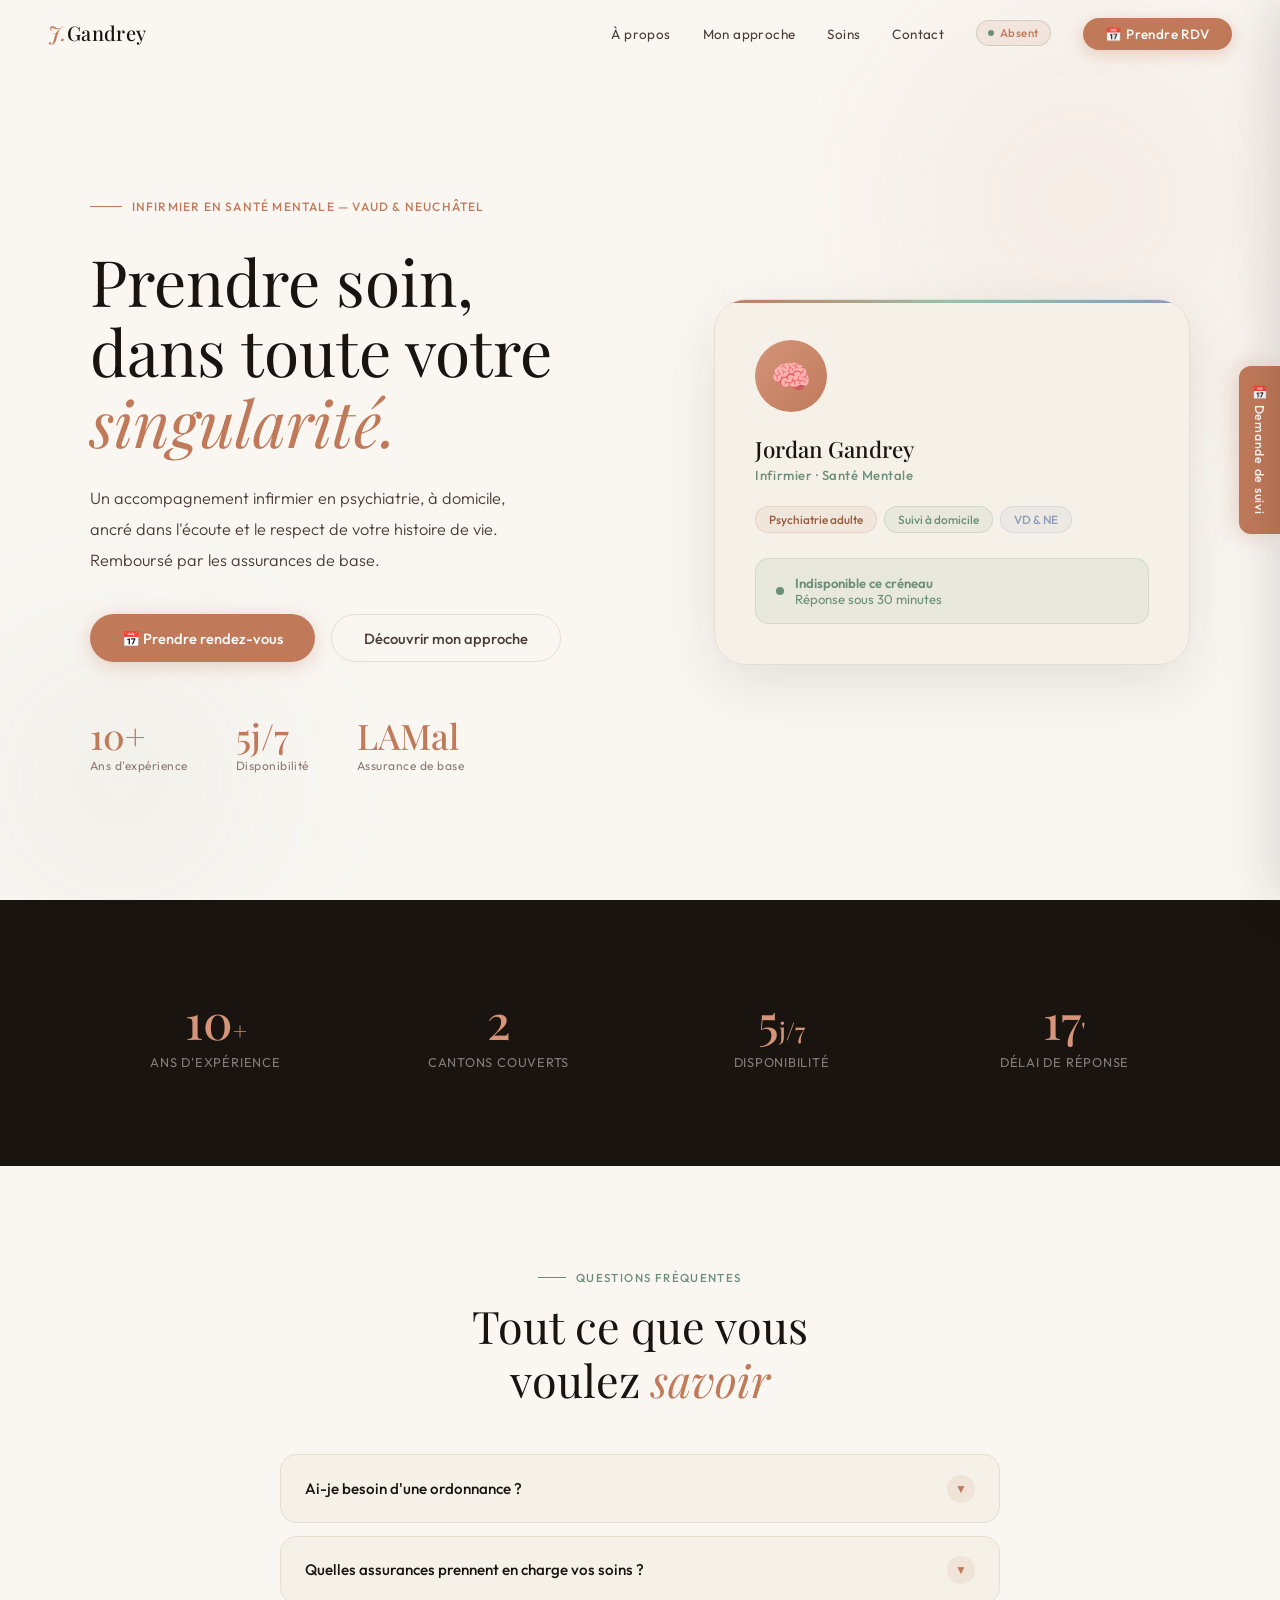
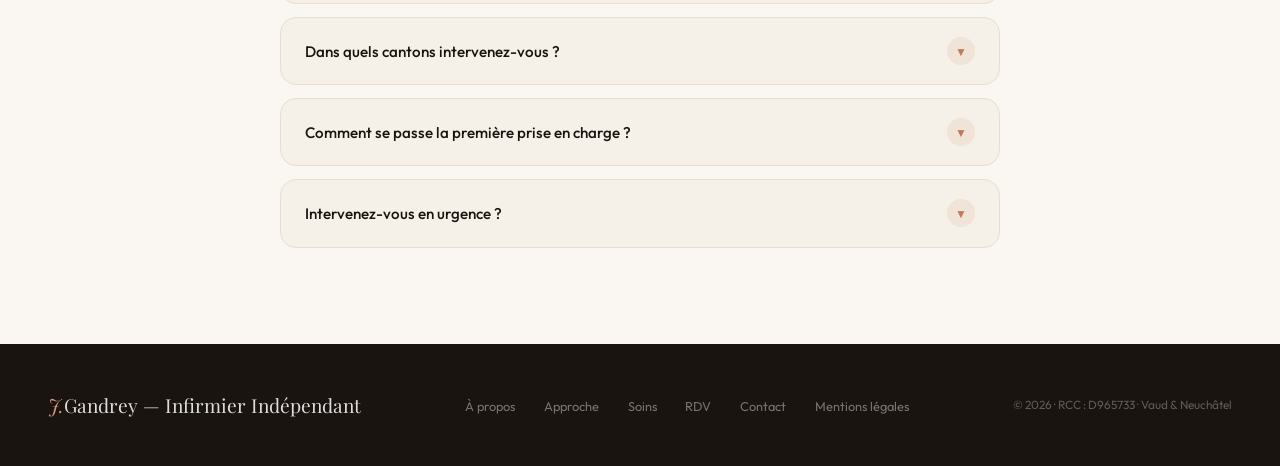
==== index.html @ b1e6fdcb "Ajoute les données structurées FAQPage et corrige un bug du panneau latéral - Ajoute un bloc JSON-LD" ====
<!DOCTYPE html>
<html lang="fr">
<head>
<meta charset="UTF-8"/>
<meta name="viewport" content="width=device-width, initial-scale=1.0"/>
<title>Jordan Gandrey — Infirmier en Santé Mentale</title>
<meta name="description" content="Infirmier indépendant en santé mentale à domicile, cantons de Vaud et Neuchâtel. Suivi psychiatrique, entretiens, injections retard, coordination de soins. Remboursé par les assurances de base."/>
<meta property="og:type" content="website"/>
<meta property="og:locale" content="fr_CH"/>
<meta property="og:title" content="Jordan Gandrey — Infirmier en Santé Mentale"/>
<meta property="og:description" content="Infirmier indépendant en santé mentale à domicile, cantons de Vaud et Neuchâtel. Remboursé par les assurances de base."/>
<meta property="og:url" content="https://gandrey-santementale.ch/"/>
<meta name="twitter:card" content="summary"/>
<link rel="canonical" href="https://gandrey-santementale.ch/"/>
<link rel="icon" href="data:image/svg+xml,%3Csvg xmlns='http://www.w3.org/2000/svg' viewBox='0 0 64 64'%3E%3Crect width='64' height='64' rx='16' fill='%23c07a5a'/%3E%3Ctext x='32' y='44' font-family='Georgia,serif' font-size='34' font-style='italic' fill='%23fff' text-anchor='middle'%3EJ%3C/text%3E%3C/svg%3E"/>
<script type="application/ld+json">
{
  "@context": "https://schema.org",
  "@type": "MedicalBusiness",
  "name": "Jordan Gandrey - Infirmier en Santé Mentale",
  "description": "Infirmier indépendant en santé mentale à domicile, cantons de Vaud et Neuchâtel. Remboursé par les assurances de base.",
  "url": "https://gandrey-santementale.ch/",
  "telephone": "+41784477846",
  "email": "jordan.gandrey@curacasa-hin.ch",
  "areaServed": [
    {"@type": "AdministrativeArea", "name": "Canton de Vaud"},
    {"@type": "AdministrativeArea", "name": "Canton de Neuchâtel"}
  ],
  "medicalSpecialty": "Psychiatric",
  "priceRange": "Remboursé par les assurances de base",
  "openingHoursSpecification": {
    "@type": "OpeningHoursSpecification",
    "dayOfWeek": ["Monday", "Tuesday", "Wednesday", "Thursday", "Friday"],
    "opens": "08:00",
    "closes": "18:00"
  }
}
</script>
<script type="application/ld+json">
{
  "@context": "https://schema.org",
  "@type": "FAQPage",
  "mainEntity": [
    {
      "@type": "Question",
      "name": "Ai-je besoin d'une ordonnance ?",
      "acceptedAnswer": {
        "@type": "Answer",
        "text": "Oui, en Suisse les soins infirmiers remboursés par l'assurance de base nécessitent une ordonnance médicale. Je peux vous aider à l'obtenir en coordination avec votre médecin."
      }
    },
    {
      "@type": "Question",
      "name": "Quelles assurances prennent en charge vos soins ?",
      "acceptedAnswer": {
        "@type": "Answer",
        "text": "Mes prestations sont remboursées par les assurances de base. La prise en charge dépend de votre contrat et franchise. La plupart des assurances complémentaires couvrent également une part des soins."
      }
    },
    {
      "@type": "Question",
      "name": "Dans quels cantons intervenez-vous ?",
      "acceptedAnswer": {
        "@type": "Answer",
        "text": "J'interviens dans tout le canton de Vaud et tout le canton de Neuchâtel, à domicile. Pour toute demande hors de ces cantons, contactez-moi directement."
      }
    },
    {
      "@type": "Question",
      "name": "Comment se passe la première prise en charge ?",
      "acceptedAnswer": {
        "@type": "Answer",
        "text": "Nous commençons par un entretien d'évaluation à votre domicile, sans engagement. Cela me permet de comprendre votre situation et construire un plan de soins adapté."
      }
    },
    {
      "@type": "Question",
      "name": "Intervenez-vous en urgence ?",
      "acceptedAnswer": {
        "@type": "Answer",
        "text": "Pour les urgences psychiatriques, contactez le 144 ou le 143 (La Main Tendue). Pour les demandes urgentes non-vitales, appelez-moi directement au 078 447 78 46."
      }
    }
  ]
}
</script>
<link rel="preconnect" href="https://fonts.googleapis.com"/>
<link href="https://fonts.googleapis.com/css2?family=Playfair+Display:ital,wght@0,400;0,500;0,700;1,400;1,500&family=Outfit:wght@300;400;500;600&display=swap" rel="stylesheet"/>
<!-- Cal.com -->
<script type="text/javascript">
(function(C,A,L){let p=function(a,ar){a.q.push(ar);};let d=C.document;C.Cal=C.Cal||function(){let cal=C.Cal;let ar=arguments;if(!cal.loaded){cal.ns={};cal.q=cal.q||[];d.head.appendChild(d.createElement("script")).src=A;cal.loaded=true;}if(ar[0]===L){const api=function(){p(api,arguments);};const namespace=ar[1];api.q=api.q||[];if(typeof namespace==="string"){cal.ns[namespace]=cal.ns[namespace]||api;p(cal.ns[namespace],ar);p(cal,["-",namespace,api]);}else{p(cal,ar);}return;}p(cal,ar);};})(window,"https://app.cal.com/embed/embed.js","init");
// Note : Cal("init", ...) n'est plus appelé ici. Le script Cal.com n'est chargé
// que lorsque la page RDV est ouverte pour la première fois (voir initCal() plus bas).
</script>
<style>
:root{
  --ink:#1a1410;--ink-mid:#4a3c34;--ink-light:#8a7a72;
  --paper:#faf7f3;--paper-warm:#f5f0e8;
  --clay:#c07a5a;--clay-dark:#9a5c3e;--clay-light:#d4957a;
  --moss:#6b8f78;--moss-light:#9dbfac;--dusk:#8a9ab8;
  --sand:#e8ddd0;--shadow:rgba(30,20,10,.10);
}
*{margin:0;padding:0;box-sizing:border-box;}
html{scroll-behavior:smooth;}
body{font-family:'Outfit',sans-serif;background:var(--paper);color:var(--ink);overflow-x:hidden;}

/* LOADER */
#loader{position:fixed;inset:0;z-index:10000;background:var(--ink);display:flex;flex-direction:column;align-items:center;justify-content:center;gap:2rem;transition:opacity .6s,visibility .6s;}
#loader.done{opacity:0;visibility:hidden;}
.loader-logo{font-family:'Playfair Display',serif;font-size:2rem;color:#fff;letter-spacing:.08em;opacity:0;animation:fadeIn .4s .1s forwards;}
.loader-logo span{color:var(--clay-light);}
.loader-bar{width:180px;height:2px;background:rgba(255,255,255,.15);border-radius:2px;overflow:hidden;}
.loader-fill{height:100%;width:0;background:var(--clay-light);animation:fillBar .7s .15s ease forwards;}
.loader-sub{font-size:.78rem;color:rgba(255,255,255,.4);letter-spacing:.12em;text-transform:uppercase;opacity:0;animation:fadeIn .4s .25s forwards;}
@keyframes fadeIn{to{opacity:1;}}
@keyframes fillBar{to{width:100%;}}

/* NAV */
nav{position:fixed;top:0;left:0;right:0;z-index:500;padding:1.2rem 3rem;display:flex;align-items:center;justify-content:space-between;transition:background .3s,box-shadow .3s,padding .3s;}
nav.scrolled{background:rgba(250,247,243,.98);box-shadow:0 1px 0 var(--sand);padding:.9rem 3rem;}
.nav-logo{font-family:'Playfair Display',serif;font-size:1.25rem;font-weight:500;color:var(--ink);text-decoration:none;letter-spacing:.02em;cursor:pointer;}
.nav-logo em{font-style:italic;color:var(--clay);}
.nav-links{display:flex;gap:2rem;list-style:none;align-items:center;}
.nav-links a{font-size:.84rem;font-weight:400;color:var(--ink-mid);text-decoration:none;letter-spacing:.03em;position:relative;transition:color .2s;cursor:pointer;}
.nav-links a::after{content:'';position:absolute;bottom:-3px;left:0;right:0;height:1px;background:var(--clay);transform:scaleX(0);transform-origin:right;transition:transform .3s;}
.nav-links a:hover{color:var(--clay);}
.nav-links a:hover::after,.nav-links a.active::after{transform:scaleX(1);transform-origin:left;}
.nav-links a.active{color:var(--clay);}
.nav-pill{background:var(--clay)!important;color:#fff!important;padding:.5rem 1.4rem;border-radius:50px;font-weight:500!important;box-shadow:0 4px 16px rgba(192,120,90,.3);}
.nav-pill:hover{background:var(--clay-dark)!important;}
.nav-pill::after{display:none!important;}
.nav-badge{display:inline-flex;align-items:center;gap:.35rem;background:rgba(107,143,120,.12);border:1px solid rgba(107,143,120,.25);color:var(--moss);padding:.28rem .7rem;border-radius:50px;font-size:.72rem;font-weight:500;letter-spacing:.04em;}
.nav-badge::before{content:'';width:6px;height:6px;background:var(--moss);border-radius:50%;animation:blink 2s infinite;}
@keyframes blink{0%,100%{opacity:1;}50%{opacity:.3;}}
.hamburger{display:none;flex-direction:column;gap:5px;background:none;border:none;cursor:pointer;padding:.4rem;z-index:600;position:relative;}
.hamburger span{display:block;width:24px;height:1.5px;background:var(--ink);transition:all .3s;}
.hamburger.open span:nth-child(1){transform:translateY(6.5px) rotate(45deg);}
.hamburger.open span:nth-child(2){opacity:0;}
.hamburger.open span:nth-child(3){transform:translateY(-6.5px) rotate(-45deg);}

/* PAGES */
.page{display:none;}
.page.active{display:block;}

/* REVEAL */
.reveal{opacity:0;transform:translateY(36px);transition:opacity .7s,transform .7s;}
.reveal.visible{opacity:1;transform:translateY(0);}
.reveal-left{opacity:0;transform:translateX(-36px);transition:opacity .7s,transform .7s;}
.reveal-left.visible{opacity:1;transform:translateX(0);}
.reveal-right{opacity:0;transform:translateX(36px);transition:opacity .7s,transform .7s;}
.reveal-right.visible{opacity:1;transform:translateX(0);}
.reveal-delay-1{transition-delay:.1s;}.reveal-delay-2{transition-delay:.2s;}.reveal-delay-3{transition-delay:.3s;}.reveal-delay-4{transition-delay:.4s;}

/* HERO */
#hero-section{min-height:100vh;display:flex;align-items:center;padding:8rem 3rem 4rem;position:relative;overflow:hidden;}
.hero-orb{position:absolute;border-radius:50%;filter:blur(80px);pointer-events:none;}
.hero-orb-1{width:600px;height:600px;right:-100px;top:-100px;background:radial-gradient(circle,rgba(192,120,90,.12) 0%,transparent 70%);}
.hero-orb-2{width:400px;height:400px;left:-80px;bottom:-80px;background:radial-gradient(circle,rgba(107,143,120,.10) 0%,transparent 70%);}
.hero-inner{position:relative;z-index:1;max-width:1100px;margin:0 auto;width:100%;display:grid;grid-template-columns:1fr .9fr;gap:6rem;align-items:center;}
.hero-eyebrow{display:inline-flex;align-items:center;gap:.6rem;font-size:.75rem;font-weight:500;letter-spacing:.1em;text-transform:uppercase;color:var(--clay);margin-bottom:2rem;opacity:0;animation:slideUp .7s .2s forwards;}
.hero-eyebrow::before{content:'';width:32px;height:1px;background:var(--clay);}
.hero-h1{font-family:'Playfair Display',serif;font-size:clamp(2.8rem,5vw,4.4rem);font-weight:400;line-height:1.1;opacity:0;animation:slideUp .7s .35s forwards;}
.hero-h1 em{font-style:italic;color:var(--clay);}
.hero-desc{margin-top:1.6rem;font-size:1.02rem;font-weight:300;color:var(--ink-mid);line-height:1.9;max-width:460px;opacity:0;animation:slideUp .7s .5s forwards;}
.hero-actions{margin-top:2.4rem;display:flex;gap:1rem;flex-wrap:wrap;opacity:0;animation:slideUp .7s .65s forwards;}
.btn{display:inline-flex;align-items:center;gap:.5rem;padding:.85rem 2rem;border-radius:50px;font-family:'Outfit',sans-serif;font-size:.92rem;font-weight:500;text-decoration:none;border:none;cursor:pointer;transition:all .25s;}
.btn-fill{background:var(--clay);color:#fff;box-shadow:0 4px 20px rgba(192,120,90,.3);}
.btn-fill:hover{background:var(--clay-dark);transform:translateY(-2px);}
.btn-outline{background:transparent;color:var(--ink-mid);border:1.5px solid var(--sand);}
.btn-outline:hover{border-color:var(--clay-light);color:var(--clay);}
.hero-stats{margin-top:3.5rem;display:flex;gap:3rem;opacity:0;animation:slideUp .7s .8s forwards;}
.hero-stat-num{font-family:'Playfair Display',serif;font-size:2.2rem;font-weight:500;color:var(--clay);line-height:1;}
.hero-stat-label{font-size:.75rem;color:var(--ink-light);letter-spacing:.04em;margin-top:.3rem;}
.hero-right{opacity:0;animation:slideIn .8s .4s forwards;}
.hero-card{background:var(--paper-warm);border:1px solid var(--sand);border-radius:32px;padding:2.5rem;box-shadow:0 20px 60px var(--shadow);position:relative;overflow:hidden;}
.hero-card::before{content:'';position:absolute;top:0;left:0;right:0;height:3px;background:linear-gradient(90deg,var(--clay),var(--moss-light),var(--dusk));}
.hero-card-avatar{width:72px;height:72px;background:linear-gradient(135deg,var(--clay-light),var(--clay));border-radius:50%;display:flex;align-items:center;justify-content:center;font-size:2rem;margin-bottom:1.4rem;}
.hero-card-name{font-family:'Playfair Display',serif;font-size:1.4rem;font-weight:500;margin-bottom:.2rem;}
.hero-card-title{font-size:.82rem;color:var(--moss);font-weight:500;letter-spacing:.04em;margin-bottom:1.4rem;}
.hero-card-tags{display:flex;flex-wrap:wrap;gap:.45rem;margin-bottom:1.6rem;}
.tag{background:rgba(192,120,90,.08);border:1px solid rgba(192,120,90,.18);color:var(--clay-dark);padding:.32rem .8rem;border-radius:50px;font-size:.74rem;font-weight:500;}
.tag.moss{background:rgba(107,143,120,.08);border-color:rgba(107,143,120,.2);color:var(--moss);}
.tag.dusk{background:rgba(138,154,184,.08);border-color:rgba(138,154,184,.2);color:var(--dusk);}
.hero-card-avail{display:flex;align-items:center;gap:.7rem;padding:1rem 1.2rem;background:rgba(107,143,120,.08);border-radius:14px;border:1px solid rgba(107,143,120,.18);}
.avail-dot{width:8px;height:8px;background:var(--moss);border-radius:50%;animation:blink 2s infinite;flex-shrink:0;}
.avail-text{font-size:.82rem;color:var(--moss);}
.avail-text strong{font-weight:600;}
@keyframes slideUp{from{opacity:0;transform:translateY(28px);}to{opacity:1;transform:translateY(0);}}
@keyframes slideIn{from{opacity:0;transform:translateX(32px);}to{opacity:1;transform:translateX(0);}}

/* SECTIONS */
.section{padding:6rem 3rem;}
.section-inner{max-width:1100px;margin:0 auto;}
.section-eyebrow{display:inline-flex;align-items:center;gap:.6rem;font-size:.72rem;font-weight:500;letter-spacing:.12em;text-transform:uppercase;color:var(--moss);margin-bottom:.9rem;}
.section-eyebrow::before{content:'';width:28px;height:1px;background:var(--moss);}
.section-h2{font-family:'Playfair Display',serif;font-size:clamp(2rem,3.5vw,2.9rem);font-weight:400;line-height:1.2;}
.section-h2 em{font-style:italic;color:var(--clay);}
.section-desc{margin-top:.9rem;font-size:.98rem;font-weight:300;color:var(--ink-mid);line-height:1.85;max-width:520px;}

/* COUNTERS */
#counters-section{background:var(--ink);}
.counters-grid{display:grid;grid-template-columns:repeat(4,1fr);gap:2rem;text-align:center;}
.counter-num{font-family:'Playfair Display',serif;font-size:3rem;font-weight:500;color:var(--clay-light);line-height:1;}
.counter-suffix{font-size:1.5rem;}
.counter-label{font-size:.8rem;color:rgba(255,255,255,.45);letter-spacing:.06em;text-transform:uppercase;margin-top:.6rem;}

/* ABOUT */
#about-section{background:var(--paper-warm);}
.about-grid{display:grid;grid-template-columns:1fr 1.3fr;gap:5rem;align-items:center;}
.about-blob{width:100%;aspect-ratio:4/5;background:linear-gradient(145deg,var(--sand) 0%,rgba(192,120,90,.15) 100%);border-radius:40% 60% 55% 45%/45% 50% 50% 55%;display:flex;align-items:center;justify-content:center;font-size:6rem;animation:morphBlob 12s ease-in-out infinite;position:relative;}
@keyframes morphBlob{0%,100%{border-radius:40% 60% 55% 45%/45% 50% 50% 55%;}50%{border-radius:55% 45% 42% 58%/50% 44% 56% 50%;}}
.about-float-badge{position:absolute;bottom:1.5rem;right:-1.5rem;background:var(--clay);color:#fff;padding:.9rem 1.3rem;border-radius:18px;font-size:.78rem;font-weight:500;line-height:1.5;box-shadow:0 10px 30px rgba(192,120,90,.35);}
.about-float-stat{position:absolute;top:2rem;left:-1.5rem;background:var(--paper);color:var(--ink);padding:.8rem 1.2rem;border-radius:16px;font-size:.75rem;line-height:1.5;box-shadow:0 8px 24px var(--shadow);border:1px solid var(--sand);}
.about-float-stat strong{font-family:'Playfair Display',serif;font-size:1.6rem;font-weight:500;color:var(--clay);display:block;}
.about-text p{font-size:.96rem;font-weight:300;color:var(--ink-mid);line-height:1.9;margin-bottom:1rem;}
.about-text p strong{color:var(--ink);font-weight:500;}
.about-chips{display:flex;flex-wrap:wrap;gap:.5rem;margin-top:1.5rem;}

/* APPROACH */
.approche-grid{display:grid;grid-template-columns:repeat(3,1fr);gap:1.5rem;margin-top:3.5rem;}
.approche-card{background:var(--paper-warm);border:1px solid var(--sand);border-radius:24px;padding:2.2rem;position:relative;overflow:hidden;transition:transform .3s,box-shadow .3s;}
.approche-card::after{content:'';position:absolute;bottom:0;left:0;right:0;height:3px;background:linear-gradient(90deg,var(--clay),var(--moss-light));transform:scaleX(0);transform-origin:left;transition:transform .3s;}
.approche-card:hover{transform:translateY(-6px);box-shadow:0 16px 48px var(--shadow);}
.approche-card:hover::after{transform:scaleX(1);}
.approche-num{font-family:'Playfair Display',serif;font-size:3.5rem;font-weight:700;color:rgba(192,120,90,.12);position:absolute;top:1.2rem;right:1.5rem;line-height:1;}
.approche-icon{font-size:2rem;margin-bottom:1rem;}
.approche-card h3{font-family:'Playfair Display',serif;font-size:1.2rem;font-weight:500;margin-bottom:.6rem;}
.approche-card p{font-size:.86rem;color:var(--ink-mid);line-height:1.78;font-weight:300;}

/* SERVICES */
.services-grid{display:grid;grid-template-columns:repeat(3,1fr);gap:1.4rem;margin-top:3.5rem;}
.service-card{background:var(--paper);border:1px solid var(--sand);border-radius:22px;padding:2rem;transition:transform .3s,box-shadow .3s;position:relative;overflow:hidden;}
.service-card::before{content:'';position:absolute;top:0;left:0;right:0;height:2px;background:linear-gradient(90deg,var(--clay),var(--dusk));opacity:0;transition:opacity .3s;}
.service-card:hover{transform:translateY(-5px);box-shadow:0 14px 40px var(--shadow);}
.service-card:hover::before{opacity:1;}
.service-card .ico{font-size:2.2rem;margin-bottom:1rem;}
.service-card h3{font-family:'Playfair Display',serif;font-size:1.18rem;font-weight:500;margin-bottom:.5rem;}
.service-card p{font-size:.84rem;color:var(--ink-mid);line-height:1.75;font-weight:300;}
.service-label{display:inline-block;margin-top:.9rem;background:rgba(138,154,184,.1);border:1px solid rgba(138,154,184,.2);color:var(--dusk);padding:.28rem .75rem;border-radius:50px;font-size:.72rem;font-weight:500;}

/* ZONE */
.zone-box{background:var(--paper-warm);border:1px solid var(--sand);border-radius:24px;padding:2.8rem;max-width:680px;margin:3rem auto 0;}
.zone-box-header{display:flex;align-items:center;gap:.8rem;margin-bottom:1.5rem;font-size:.82rem;color:var(--ink-mid);}
.zone-cantons{display:flex;flex-direction:column;gap:1rem;margin-top:1.5rem;}
.zone-canton{display:flex;align-items:center;gap:1rem;padding:1rem 1.2rem;background:var(--paper);border:1px solid var(--sand);border-radius:14px;}
.zone-canton-dot{width:10px;height:10px;border-radius:50%;flex-shrink:0;}
.zone-canton-dot.vaud{background:var(--clay);}
.zone-canton-dot.neuchatel{background:var(--moss);}
.zone-canton-name{font-family:'Playfair Display',serif;font-size:1rem;font-weight:500;}
.zone-canton-desc{font-size:.78rem;color:var(--ink-light);margin-top:.1rem;}

/* FAQ */
.faq-list{max-width:720px;margin:3rem auto 0;display:flex;flex-direction:column;gap:.8rem;}
.faq-item{background:var(--paper-warm);border:1px solid var(--sand);border-radius:16px;overflow:hidden;}
.faq-question{width:100%;display:flex;align-items:center;justify-content:space-between;padding:1.2rem 1.5rem;background:none;border:none;font-family:'Outfit',sans-serif;font-size:.95rem;font-weight:500;color:var(--ink);text-align:left;cursor:pointer;gap:1rem;}
.faq-arrow{width:28px;height:28px;flex-shrink:0;background:rgba(192,120,90,.1);border-radius:50%;display:flex;align-items:center;justify-content:center;transition:transform .3s,background .2s;font-size:.75rem;color:var(--clay);}
.faq-item.open .faq-arrow{transform:rotate(180deg);background:var(--clay);color:#fff;}
.faq-answer{max-height:0;overflow:hidden;transition:max-height .4s ease;}
.faq-answer-inner{padding:0 1.5rem 1.2rem;font-size:.88rem;color:var(--ink-mid);line-height:1.85;font-weight:300;}
.faq-item.open .faq-answer{max-height:300px;}

/* CONTACT */
#contact-section{background:var(--paper-warm);}
.contact-grid{display:grid;grid-template-columns:1fr 1.2fr;gap:4rem;align-items:start;}
.contact-info h3{font-family:'Playfair Display',serif;font-size:1.6rem;font-weight:400;margin-bottom:1.8rem;}
.contact-item{display:flex;align-items:flex-start;gap:1rem;margin-bottom:1.3rem;}
.contact-icon{width:44px;height:44px;flex-shrink:0;background:rgba(192,120,90,.08);border:1px solid rgba(192,120,90,.15);border-radius:12px;display:flex;align-items:center;justify-content:center;font-size:1.1rem;}
.contact-label{font-size:.74rem;color:var(--ink-light);letter-spacing:.05em;text-transform:uppercase;}
.contact-val{font-size:.94rem;color:var(--ink);margin-top:.15rem;}
.contact-val a{color:inherit;text-decoration:none;border-bottom:1px dotted var(--ink-light);transition:color .2s,border-color .2s;}
.contact-val a:hover{color:var(--clay);border-color:var(--clay);}
.contact-form-wrap{background:var(--paper);border:1px solid var(--sand);border-radius:26px;padding:2.5rem;box-shadow:0 8px 32px var(--shadow);}
.form-row{display:grid;grid-template-columns:1fr 1fr;gap:.9rem;margin-bottom:.9rem;}
.form-group{display:flex;flex-direction:column;gap:.38rem;}
.form-group label{font-size:.76rem;font-weight:500;color:var(--ink-mid);}
.form-group input,.form-group textarea{background:var(--paper-warm);border:1.5px solid var(--sand);border-radius:11px;padding:.72rem .95rem;font-family:'Outfit',sans-serif;font-size:.88rem;color:var(--ink);outline:none;transition:border-color .2s,box-shadow .2s;}
.form-group input:focus,.form-group textarea:focus{border-color:var(--clay-light);box-shadow:0 0 0 3px rgba(192,120,90,.08);}
.form-group textarea{resize:vertical;min-height:100px;}
.form-full{grid-column:1/-1;}
.form-submit{width:100%;padding:.95rem;margin-top:.5rem;background:var(--clay);color:#fff;border:none;border-radius:14px;font-family:'Outfit',sans-serif;font-size:.95rem;font-weight:500;cursor:pointer;transition:all .25s;box-shadow:0 4px 18px rgba(192,120,90,.3);}
.form-submit:hover{background:var(--clay-dark);transform:translateY(-2px);}

/* RDV CAL.COM */
#rdv-section{background:var(--paper);}
#cal-inline-widget{width:100%;min-height:600px;border-radius:20px;overflow:hidden;border:1px solid var(--sand);box-shadow:0 8px 40px var(--shadow);}

/* SIDE PANEL */
.side-trigger{position:fixed;right:0;top:50%;transform:translateY(-50%);z-index:200;background:var(--clay);color:#fff;writing-mode:vertical-rl;padding:1.2rem .8rem;border-radius:12px 0 0 12px;font-family:'Outfit',sans-serif;font-size:.78rem;font-weight:500;letter-spacing:.06em;cursor:pointer;border:none;box-shadow:-3px 0 24px rgba(192,120,90,.3);transition:background .2s,padding .2s;display:flex;align-items:center;gap:.5rem;}
.side-trigger:hover{background:var(--clay-dark);}
.side-overlay{position:fixed;inset:0;z-index:550;background:rgba(26,20,16,.45);backdrop-filter:blur(4px);opacity:0;pointer-events:none;transition:opacity .3s;}
.side-overlay.open{opacity:1;pointer-events:all;}
.side-panel{position:fixed;right:0;top:0;bottom:0;width:380px;max-width:95vw;background:var(--paper-warm);z-index:551;transform:translateX(100%);transition:transform .35s cubic-bezier(.4,0,.2,1);overflow-y:auto;box-shadow:-6px 0 50px rgba(26,20,16,.15);display:flex;flex-direction:column;}
.side-panel.open{transform:translateX(0);}
.side-panel-header{padding:1.5rem 1.5rem 1rem;border-bottom:1px solid var(--sand);display:flex;align-items:center;justify-content:space-between;position:sticky;top:0;background:var(--paper-warm);z-index:1;}
.side-panel-header h3{font-family:'Playfair Display',serif;font-size:1.4rem;font-weight:400;}
.side-panel-close{width:32px;height:32px;border-radius:50%;border:1.5px solid var(--sand);background:transparent;cursor:pointer;display:flex;align-items:center;justify-content:center;font-size:1rem;color:var(--ink-mid);transition:background .2s;}
.side-panel-close:hover{background:var(--sand);}
.side-panel-body{padding:1.3rem 1.5rem 2rem;flex:1;}
.side-tabs{display:flex;gap:.5rem;margin-bottom:1.2rem;}
.side-tab{flex:1;padding:.55rem .5rem;border-radius:50px;border:1.5px solid var(--sand);background:transparent;color:var(--ink-mid);font-family:'Outfit',sans-serif;font-size:.78rem;cursor:pointer;transition:all .2s;text-align:center;}
.side-tab.active{background:var(--clay);border-color:var(--clay);color:#fff;font-weight:500;}
.side-form-group{display:flex;flex-direction:column;gap:.35rem;margin-bottom:.75rem;}
.side-form-group label{font-size:.75rem;font-weight:500;color:var(--ink-mid);}
.side-form-group input,.side-form-group select,.side-form-group textarea{background:var(--paper);border:1.5px solid var(--sand);border-radius:10px;padding:.62rem .85rem;font-family:'Outfit',sans-serif;font-size:.84rem;color:var(--ink);outline:none;transition:border-color .2s;}
.side-form-group input:focus,.side-form-group select:focus,.side-form-group textarea:focus{border-color:var(--clay-light);}
.side-form-group textarea{resize:vertical;min-height:70px;}
.side-note{padding:.7rem .85rem;margin-bottom:.85rem;background:rgba(107,143,120,.08);border-radius:10px;font-size:.74rem;color:var(--moss);line-height:1.6;border-left:3px solid var(--moss-light);}
.side-submit{width:100%;padding:.85rem;background:var(--clay);color:#fff;border:none;border-radius:12px;font-family:'Outfit',sans-serif;font-size:.88rem;font-weight:500;cursor:pointer;transition:all .2s;box-shadow:0 4px 18px rgba(192,120,90,.28);}
.side-submit:hover{background:var(--clay-dark);transform:translateY(-1px);}
.side-form[hidden]{display:none;}
.side-tel-block{margin-top:1.2rem;padding:1rem;background:rgba(192,120,90,.06);border-radius:12px;text-align:center;border:1px solid rgba(192,120,90,.15);}
.side-tel-label{font-size:.72rem;color:var(--ink-light);letter-spacing:.05em;text-transform:uppercase;margin-bottom:.4rem;}
.side-tel-block a{font-size:1rem;font-weight:600;color:var(--clay);text-decoration:none;display:block;}
.side-tel-sub{font-size:.72rem;color:var(--ink-light);margin-top:.25rem;}

/* MODAL */
.modal-overlay{position:fixed;inset:0;z-index:999;background:rgba(26,20,16,.5);backdrop-filter:blur(8px);display:flex;align-items:center;justify-content:center;opacity:0;pointer-events:none;transition:opacity .3s;}
.modal-overlay.open{opacity:1;pointer-events:all;}
.modal-box{background:var(--paper-warm);border-radius:28px;padding:2.5rem;max-width:400px;width:90%;text-align:center;transform:translateY(24px) scale(.97);transition:transform .3s;box-shadow:0 24px 60px rgba(26,20,16,.2);border:1px solid var(--sand);}
.modal-overlay.open .modal-box{transform:translateY(0) scale(1);}
.modal-icon{font-size:2.8rem;margin-bottom:.9rem;}
.modal-box h3{font-family:'Playfair Display',serif;font-size:1.5rem;font-weight:400;margin-bottom:.75rem;}
.modal-box p{font-size:.88rem;color:var(--ink-mid);line-height:1.75;}
.modal-close{margin-top:1.6rem;padding:.72rem 2.2rem;background:var(--clay);color:#fff;border:none;border-radius:50px;font-family:'Outfit',sans-serif;font-size:.9rem;font-weight:500;cursor:pointer;}

/* FOOTER */
footer{background:var(--ink);padding:3rem;display:flex;align-items:center;justify-content:space-between;flex-wrap:wrap;gap:1.5rem;}
.footer-logo{font-family:'Playfair Display',serif;font-size:1.2rem;color:rgba(255,255,255,.85);}
.footer-logo em{font-style:italic;color:var(--clay-light);}
.footer-links{display:flex;gap:1.8rem;list-style:none;}
.footer-links a{font-size:.8rem;color:rgba(255,255,255,.4);text-decoration:none;transition:color .2s;cursor:pointer;}
.footer-links a:hover{color:var(--clay-light);}
.footer-legal{font-size:.74rem;color:rgba(255,255,255,.3);}

/* RESPONSIVE */
@media(max-width:1024px){
  .hero-inner{grid-template-columns:1fr;gap:3rem;}
  .hero-right{display:none;}
  .about-grid{grid-template-columns:1fr;gap:3rem;}
  .counters-grid{grid-template-columns:repeat(2,1fr);}
  .contact-grid{grid-template-columns:1fr;}
}
@media(max-width:768px){
  nav{padding:1rem 1.5rem;}
  .nav-links{display:none;flex-direction:column;position:fixed;top:0;left:0;right:0;bottom:0;background:var(--paper);z-index:500;align-items:center;justify-content:center;gap:0;}
  .nav-links.open{display:flex;}
  .nav-links li{width:100%;text-align:center;}
  .nav-links a{display:block;padding:1rem;font-size:1.1rem;border-bottom:1px solid var(--sand);}
  .nav-links a.nav-pill{margin:1rem auto;width:fit-content;display:inline-flex;border-bottom:none;}
  .nav-badge{display:none;}
  .hamburger{display:flex;}
  .section{padding:4rem 1.4rem;}
  .approche-grid,.services-grid{grid-template-columns:1fr;}
  .hero-stats{gap:1.8rem;}
  #hero-section{padding:7rem 1.4rem 3rem;}
  .form-row{grid-template-columns:1fr;}
  footer{flex-direction:column;text-align:center;padding-bottom:6rem;}
  .footer-links{justify-content:center;flex-wrap:wrap;}
  .side-trigger{writing-mode:horizontal-tb;transform:none;top:auto;bottom:1.2rem;left:50%;transform:translateX(-50%);border-radius:50px;padding:.75rem 1.6rem;font-size:.82rem;box-shadow:0 4px 20px rgba(192,120,90,.4);white-space:nowrap;}
  .side-panel{top:64px;}
  .counters-grid{grid-template-columns:1fr 1fr;}
}
@media(max-width:480px){
  .hero-actions{flex-direction:column;}
  .btn{justify-content:center;}
}
@media(prefers-reduced-motion:reduce){
  *,*::before,*::after{animation-duration:.01ms!important;animation-iteration-count:1!important;transition-duration:.01ms!important;scroll-behavior:auto!important;}
}
</style>
</head>
<body>

<!-- LOADER -->
<div id="loader">
  <div class="loader-logo">Jordan <span>Gandrey</span></div>
  <div class="loader-bar"><div class="loader-fill"></div></div>
  <div class="loader-sub">Infirmier en santé mentale</div>
</div>

<!-- NAV -->
<nav id="navbar">
  <a class="nav-logo" data-page="home"><em>J.</em>Gandrey</a>
  <ul class="nav-links" id="nav-links">
    <li><a data-page="about">À propos</a></li>
    <li><a data-page="approche">Mon approche</a></li>
    <li><a data-page="services">Soins</a></li>
    <li><a data-page="contact">Contact</a></li>
    <li><span class="nav-badge" id="nav-badge">Disponible</span></li>
    <li><a data-page="rdv" class="nav-pill">📅 Prendre RDV</a></li>
  </ul>
  <button class="hamburger" id="hamburger" aria-label="Ouvrir le menu" aria-expanded="false" aria-controls="nav-links"><span></span><span></span><span></span></button>
</nav>

<!-- BOUTON FLOTTANT -->
<button class="side-trigger" id="btn-side-trigger">📅 Demande de suivi</button>

<!-- OVERLAY -->
<div class="side-overlay" id="side-overlay"></div>

<!-- SIDE PANEL -->
<div class="side-panel" id="side-panel">
  <div class="side-panel-header">
    <h3>Demande de suivi</h3>
    <button class="side-panel-close" id="btn-side-close">✕</button>
  </div>
  <div class="side-panel-body">
    <div class="side-tabs">
      <button class="side-tab active" id="stab-patient">👤 Patient</button>
      <button class="side-tab" id="stab-pro">🏥 Pro de santé</button>
    </div>
    <!-- FORM PATIENT -->
    <div class="side-form" id="side-form-patient">
      <form id="form-patient" name="demande-patient" method="POST" data-netlify="true" netlify-honeypot="bot-field-patient">
        <input type="hidden" name="form-name" value="demande-patient"/>
        <p style="display:none"><label>Ne pas remplir : <input name="bot-field-patient"/></label></p>
        <div class="side-form-group"><label>Prénom &amp; Nom *</label><input type="text" id="s-nom" name="nom" placeholder="Prénom Nom"/></div>
        <div class="side-form-group"><label>Téléphone *</label><input type="tel" id="s-tel" name="telephone" placeholder="078 XXX XX XX"/></div>
        <div class="side-form-group"><label>Date souhaitée *</label><input type="date" id="s-date" name="date"/></div>
        <div class="side-form-group"><label>Heure * (09h–16h)</label><input type="time" id="s-heure" name="heure" min="09:00" max="16:00"/></div>
        <div class="side-form-group"><label>Type de soin *</label>
          <select id="s-soin" name="soin">
            <option value="">Sélectionner...</option>
            <option>Entretien infirmier / soutien</option>
            <option>Préparation du pilulier</option>
            <option>Injection retard (neuroleptique)</option>
            <option>Surveillance &amp; étayage psychiatrique</option>
            <option>Entretien motivationnel</option>
            <option>Autre / première prise de contact</option>
          </select>
        </div>
        <div class="side-form-group"><label>Adresse *</label><input type="text" id="s-adresse" name="adresse" placeholder="Rue, ville, NPA"/></div>
        <div class="side-note">✉️ Votre demande est envoyée directement, sans passer par votre messagerie.</div>
        <button class="side-submit" type="submit" id="btn-book-patient">Confirmer le rendez-vous</button>
      </form>
      <div class="side-tel-block">
        <div class="side-tel-label">Besoin d'aide ?</div>
        <a href="tel:+41784477846">📞 078 447 78 46</a>
        <div class="side-tel-sub">Contactez-moi directement</div>
      </div>
    </div>
    <!-- FORM PRO -->
    <div class="side-form" id="side-form-pro" hidden>
      <form id="form-pro" name="demande-pro" method="POST" data-netlify="true" netlify-honeypot="bot-field-pro">
        <input type="hidden" name="form-name" value="demande-pro"/>
        <p style="display:none"><label>Ne pas remplir : <input name="bot-field-pro"/></label></p>
        <div class="side-form-group"><label>Prénom &amp; Nom *</label><input type="text" id="sp-nom" name="nom" placeholder="Prénom Nom"/></div>
        <div class="side-form-group"><label>Profession *</label>
          <select id="sp-profession" name="profession">
            <option value="">Sélectionner...</option>
            <option>Psychiatre</option>
            <option>Médecin généraliste</option>
            <option>Infirmier(e) CMS</option>
            <option>Psychologue FSP</option>
            <option>Assistant(e) social(e)</option>
            <option>Équipe mobile psychiatrique</option>
            <option>Autre</option>
          </select>
        </div>
        <div class="side-form-group"><label>Téléphone *</label><input type="tel" id="sp-tel" name="telephone" placeholder="078 XXX XX XX"/></div>
        <div class="side-form-group"><label>Date souhaitée *</label><input type="date" id="sp-date" name="date"/></div>
        <div class="side-form-group"><label>Heure * (09h–16h)</label><input type="time" id="sp-heure" name="heure" min="09:00" max="16:00"/></div>
        <div class="side-form-group"><label>Motif *</label>
          <select id="sp-motif" name="motif">
            <option value="">Sélectionner...</option>
            <option>Demande de suivi pour un patient</option>
            <option>Coordination de soins</option>
            <option>Relais post-hospitalisation</option>
            <option>Réunion de synthèse / staff</option>
            <option>Autre</option>
          </select>
        </div>
        <div class="side-note">🏥 Votre demande est envoyée directement, sans passer par votre messagerie.</div>
        <button class="side-submit" type="submit" id="btn-book-pro">Envoyer la demande</button>
      </form>
      <div class="side-tel-block">
        <div class="side-tel-label">Besoin d'aide ?</div>
        <a href="tel:+41784477846">📞 078 447 78 46</a>
        <div class="side-tel-sub">Contactez-moi directement</div>
      </div>
    </div>
  </div>
</div>

<!-- ══ PAGE HOME ══ -->
<div class="page active" id="page-home">
  <section id="hero-section">
    <div class="hero-orb hero-orb-1"></div>
    <div class="hero-orb hero-orb-2"></div>
    <div class="hero-inner">
      <div class="hero-left">
        <div class="hero-eyebrow">Infirmier en santé mentale — Vaud &amp; Neuchâtel</div>
        <h1 class="hero-h1">Prendre soin,<br>dans toute votre<br><em>singularité.</em></h1>
        <p class="hero-desc">Un accompagnement infirmier en psychiatrie, à domicile, ancré dans l'écoute et le respect de votre histoire de vie. Remboursé par les assurances de base.</p>
        <div class="hero-actions">
          <button class="btn btn-fill" data-page="rdv">📅 Prendre rendez-vous</button>
          <button class="btn btn-outline" data-page="about">Découvrir mon approche</button>
        </div>
        <div class="hero-stats">
          <div><div class="hero-stat-num"><span class="counter" data-years-exp="true" data-target="9">0</span>+</div><div class="hero-stat-label">Ans d'expérience</div></div>
          <div><div class="hero-stat-num"><span class="counter" data-target="5">0</span>j/7</div><div class="hero-stat-label">Disponibilité</div></div>
          <div><div class="hero-stat-num">LAMal</div><div class="hero-stat-label">Assurance de base</div></div>
        </div>
      </div>
      <div class="hero-right">
        <div class="hero-card">
          <div class="hero-card-avatar">🧠</div>
          <div class="hero-card-name">Jordan Gandrey</div>
          <div class="hero-card-title">Infirmier · Santé Mentale</div>
          <div class="hero-card-tags">
            <span class="tag">Psychiatrie adulte</span>
            <span class="tag moss">Suivi à domicile</span>
            <span class="tag dusk">VD &amp; NE</span>
          </div>
          <div class="hero-card-avail">
            <div class="avail-dot"></div>
            <div class="avail-text"><strong id="avail-text">Disponible aujourd'hui</strong><br>Réponse sous 30 minutes</div>
          </div>
        </div>
      </div>
    </div>
  </section>

  <section id="counters-section" class="section">
    <div class="section-inner">
      <div class="counters-grid">
        <div class="reveal"><div class="counter-num"><span class="counter" data-years-exp="true" data-target="9">0</span><span class="counter-suffix">+</span></div><div class="counter-label">Ans d'expérience</div></div>
        <div class="reveal reveal-delay-1"><div class="counter-num"><span class="counter" data-target="2">0</span></div><div class="counter-label">Cantons couverts</div></div>
        <div class="reveal reveal-delay-2"><div class="counter-num"><span class="counter" data-target="5">0</span><span class="counter-suffix">j/7</span></div><div class="counter-label">Disponibilité</div></div>
        <div class="reveal reveal-delay-3"><div class="counter-num"><span class="counter" data-target="30">0</span><span class="counter-suffix">'</span></div><div class="counter-label">Délai de réponse</div></div>
      </div>
    </div>
  </section>

  <section class="section" style="background:var(--paper)">
    <div class="section-inner">
      <div class="reveal" style="text-align:center;margin-bottom:0">
        <div class="section-eyebrow" style="justify-content:center">Questions fréquentes</div>
        <h2 class="section-h2">Tout ce que vous<br>voulez <em>savoir</em></h2>
      </div>
      <div class="faq-list">
        <div class="faq-item reveal"><button class="faq-question" aria-expanded="false">Ai-je besoin d'une ordonnance ?<span class="faq-arrow">▼</span></button><div class="faq-answer"><div class="faq-answer-inner">Oui, en Suisse les soins infirmiers remboursés par l'assurance de base nécessitent une ordonnance médicale. Je peux vous aider à l'obtenir en coordination avec votre médecin.</div></div></div>
        <div class="faq-item reveal reveal-delay-1"><button class="faq-question" aria-expanded="false">Quelles assurances prennent en charge vos soins ?<span class="faq-arrow">▼</span></button><div class="faq-answer"><div class="faq-answer-inner">Mes prestations sont remboursées par les assurances de base. La prise en charge dépend de votre contrat et franchise. La plupart des assurances complémentaires couvrent également une part des soins.</div></div></div>
        <div class="faq-item reveal reveal-delay-2"><button class="faq-question" aria-expanded="false">Dans quels cantons intervenez-vous ?<span class="faq-arrow">▼</span></button><div class="faq-answer"><div class="faq-answer-inner">J'interviens dans tout le canton de Vaud et tout le canton de Neuchâtel, à domicile. Pour toute demande hors de ces cantons, contactez-moi directement.</div></div></div>
        <div class="faq-item reveal reveal-delay-3"><button class="faq-question" aria-expanded="false">Comment se passe la première prise en charge ?<span class="faq-arrow">▼</span></button><div class="faq-answer"><div class="faq-answer-inner">Nous commençons par un entretien d'évaluation à votre domicile, sans engagement. Cela me permet de comprendre votre situation et construire un plan de soins adapté.</div></div></div>
        <div class="faq-item reveal reveal-delay-4"><button class="faq-question" aria-expanded="false">Intervenez-vous en urgence ?<span class="faq-arrow">▼</span></button><div class="faq-answer"><div class="faq-answer-inner">Pour les urgences psychiatriques, contactez le 144 ou le 143 (La Main Tendue). Pour les demandes urgentes non-vitales, appelez-moi directement au 078 447 78 46.</div></div></div>
      </div>
    </div>
  </section>
</div>

<!-- ══ PAGE ABOUT ══ -->
<div class="page" id="page-about">
  <section id="about-section" class="section" style="padding-top:8rem">
    <div class="section-inner">
      <div class="about-grid">
        <div style="position:relative" class="reveal-left">
          <div class="about-blob">🧠
            <div class="about-float-badge">✔ Infirmier<br>Assurance de base</div>
            <div class="about-float-stat"><strong class="counter" data-years-exp="true" data-target="9">0</strong>ans en psychiatrie</div>
          </div>
        </div>
        <div class="about-text reveal-right">
          <div class="section-eyebrow">À propos</div>
          <h2 class="section-h2">Bonjour,<br>je suis <em>Jordan.</em></h2>
          <p style="margin-top:1.2rem">Infirmier diplômé avec de nombreuses années d'expérience en psychiatrie hospitalière et ambulatoire — en France et en Suisse — j'ai choisi l'exercice indépendant pour proposer un suivi de proximité, continu et véritablement centré sur la personne.</p>
          <p>Ma pratique s'ancre dans une vision <strong>globale et sociale du soin</strong> : je m'intéresse autant à la personne qu'à son environnement, ses relations, son quotidien. La souffrance psychique ne s'entend pas en dehors de l'histoire de vie qui la contient.</p>
          <p>Je travaille en lien étroit avec le Réseau santé Nord Broye, les médecins traitants, les psychiatres et d'autres infirmiers indépendants — parce qu'un soin digne se construit en réseau, pas en silo.</p>
          <div class="about-chips">
            <span class="tag">Psychiatrie adulte</span><span class="tag moss">Troubles bipolaires</span><span class="tag">Schizophrénie</span><span class="tag dusk">Dépression</span><span class="tag moss">Addictions</span><span class="tag">Suivi post-hospit.</span><span class="tag dusk">Coordination de soins</span>
          </div>
        </div>
      </div>
    </div>
  </section>
</div>

<!-- ══ PAGE APPROCHE ══ -->
<div class="page" id="page-approche">
  <section class="section" style="padding-top:8rem;background:var(--paper)">
    <div class="section-inner">
      <div class="reveal" style="text-align:center;max-width:600px;margin:0 auto 0">
        <div class="section-eyebrow" style="justify-content:center">Philosophie de soin</div>
        <h2 class="section-h2">Une approche<br><em>humaine</em> du soin</h2>
        <p class="section-desc" style="margin:0 auto">Trois principes qui guident chacune de mes interventions.</p>
      </div>
      <div class="approche-grid">
        <div class="approche-card reveal reveal-delay-1"><div class="approche-num">01</div><div class="approche-icon">🌱</div><h3>La personne avant le diagnostic</h3><p>Je soigne un individu avec son histoire, pas une pathologie. Chaque suivi est pensé dans le respect du rythme, des désirs et de l'autonomie de la personne.</p></div>
        <div class="approche-card reveal reveal-delay-2"><div class="approche-num">02</div><div class="approche-icon">🔗</div><h3>Le soin comme lien</h3><p>La relation thérapeutique est au cœur de mon travail. Créer un espace de confiance, de continuité, dans lequel le patient peut se sentir existant et reconnu.</p></div>
        <div class="approche-card reveal reveal-delay-3"><div class="approche-num">03</div><div class="approche-icon">🏘️</div><h3>S'inscrire dans un territoire</h3><p>Je collabore avec le Réseau santé Nord Broye, les médecins traitants, les psychiatres et d'autres infirmiers indépendants. Le soin ne s'exerce pas en dehors du tissu collectif.</p></div>
      </div>
    </div>
  </section>
</div>

<!-- ══ PAGE SOINS ══ -->
<div class="page" id="page-services">
  <section class="section" style="padding-top:8rem;background:var(--paper-warm)">
    <div class="section-inner">
      <div class="reveal" style="text-align:center;max-width:600px;margin:0 auto">
        <div class="section-eyebrow" style="justify-content:center">Actes infirmiers</div>
        <h2 class="section-h2">Ce que je<br><em>propose</em></h2>
        <p class="section-desc" style="margin:0 auto">Soins techniques et relationnels, à domicile ou en articulation avec votre équipe soignante.</p>
      </div>
      <div class="services-grid">
        <div class="service-card reveal reveal-delay-1"><div class="ico">🗣️</div><h3>Entretien infirmier</h3><p>Entretien de suivi, évaluation clinique et soutien psychologique. Écoute active, recueil de l'état mental, repérage des signes précurseurs.</p><span class="service-label">Acte relationnel</span></div>
        <div class="service-card reveal reveal-delay-2"><div class="ico">🧭</div><h3>Entretien motivationnel</h3><p>Accompagnement au changement, travail sur l'ambivalence, soutien à l'observance thérapeutique. Technique validée, centrée sur l'autonomie.</p><span class="service-label">Approche centrée patient</span></div>
        <div class="service-card reveal reveal-delay-3"><div class="ico">💊</div><h3>Préparation du pilulier</h3><p>Préparation hebdomadaire des médicaments, explication des traitements, surveillance de l'observance. Lien avec le médecin en cas d'anomalie.</p><span class="service-label">Acte technique</span></div>
        <div class="service-card reveal reveal-delay-1"><div class="ico">💉</div><h3>Injections retard</h3><p>Administration d'antipsychotiques à action prolongée (AAP). Surveillance des effets indésirables, traçabilité, lien avec le prescripteur.</p><span class="service-label">Acte technique</span></div>
        <div class="service-card reveal reveal-delay-2"><div class="ico">📋</div><h3>Surveillance &amp; étayage psy</h3><p>Évaluation régulière de l'état psychique, repérage des signes d'alerte, soutien dans les actes de la vie quotidienne. Prévention des rechutes.</p><span class="service-label">Suivi chronique</span></div>
        <div class="service-card reveal reveal-delay-3"><div class="ico">🤝</div><h3>Coordination &amp; lien</h3><p>Articulation avec le Réseau santé Nord Broye, les médecins traitants, les psychiatres et d'autres infirmiers indépendants. Transmissions cliniques structurées.</p><span class="service-label">Travail en réseau</span></div>
      </div>
      <div style="margin-top:5rem">
        <div class="reveal" style="text-align:center;margin-bottom:0">
          <div class="section-eyebrow" style="justify-content:center">Secteur d'intervention</div>
          <h2 class="section-h2">Zone <em>d'exercice</em></h2>
        </div>
        <div class="zone-box reveal">
          <div class="zone-box-header"><span>📍</span><span>Cantons de Vaud &amp; Neuchâtel — Suisse romande</span></div>
          <p style="font-size:.95rem;color:var(--ink-mid);line-height:1.85;font-weight:300">J'interviens dans tout le <strong style="color:var(--clay)">canton de Vaud</strong> et tout le <strong style="color:var(--moss)">canton de Neuchâtel</strong>, à domicile. Contactez-moi directement pour organiser une première intervention.</p>
          <div class="zone-cantons">
            <div class="zone-canton"><div class="zone-canton-dot vaud"></div><div><div class="zone-canton-name">Canton de Vaud</div><div class="zone-canton-desc">Lausanne, Yverdon, Nyon, Morges, Vevey et toute la région</div></div></div>
            <div class="zone-canton"><div class="zone-canton-dot neuchatel"></div><div><div class="zone-canton-name">Canton de Neuchâtel</div><div class="zone-canton-desc">Neuchâtel, La Chaux-de-Fonds, Le Locle et toute la région</div></div></div>
          </div>
        </div>
      </div>
    </div>
  </section>
</div>

<!-- ══ PAGE CONTACT ══ -->
<div class="page" id="page-contact">
  <section id="contact-section" class="section" style="padding-top:8rem">
    <div class="section-inner">
      <div class="reveal" style="text-align:center;max-width:560px;margin:0 auto 3.5rem">
        <div class="section-eyebrow" style="justify-content:center">Me joindre</div>
        <h2 class="section-h2">Restons en<br><em>contact</em></h2>
      </div>
      <div class="contact-grid">
        <div class="reveal-left">
          <h3 style="font-family:'Playfair Display',serif;font-size:1.6rem;font-weight:400;margin-bottom:1.8rem">Informations pratiques</h3>
          <div class="contact-item"><div class="contact-icon">📞</div><div><div class="contact-label">Téléphone</div><div class="contact-val"><a href="tel:+41784477846">078 447 78 46</a></div></div></div>
          <div class="contact-item"><div class="contact-icon">✉️</div><div><div class="contact-label">Email</div><div class="contact-val"><a href="mailto:jordan.gandrey@curacasa-hin.ch">jordan.gandrey@curacasa-hin.ch</a></div></div></div>
          <div class="contact-item"><div class="contact-icon">⏰</div><div><div class="contact-label">Disponibilités</div><div class="contact-val">Lun–Ven : 8h–18h</div></div></div>
          <div class="contact-item"><div class="contact-icon">🏥</div><div><div class="contact-label">Remboursement</div><div class="contact-val">Remboursé par les assurances de base — Sur prescription médicale</div></div></div>
          <div class="contact-item"><div class="contact-icon">🔗</div><div><div class="contact-label">Partenaires</div><div class="contact-val">Réseau santé Nord Broye · Médecins traitants · Psychiatres · Infirmiers indépendants</div></div></div>
        </div>
        <div class="reveal-right">
          <div class="contact-form-wrap">
            <form id="contact-form" name="contact" method="POST" data-netlify="true" netlify-honeypot="bot-field">
              <input type="hidden" name="form-name" value="contact"/>
              <p style="display:none"><label>Ne pas remplir : <input name="bot-field"/></label></p>
              <div class="form-row">
                <div class="form-group"><label>Prénom</label><input type="text" name="prenom" placeholder="Prénom" required/></div>
                <div class="form-group"><label>Nom</label><input type="text" name="nom" placeholder="Nom" required/></div>
              </div>
              <div class="form-row">
                <div class="form-group form-full"><label>Email ou téléphone</label><input type="text" name="contact" placeholder="contact@email.ch ou 07…" required/></div>
              </div>
              <div class="form-row">
                <div class="form-group form-full"><label>Message</label><textarea name="message" placeholder="Question, demande d'information, coordination…" required></textarea></div>
              </div>
              <button type="submit" class="form-submit" id="btn-contact-send">Envoyer le message</button>
            </form>
          </div>
        </div>
      </div>
    </div>
  </section>
</div>

<!-- ══ PAGE RDV ══ -->
<div class="page" id="page-rdv">
  <section id="rdv-section" class="section" style="padding-top:8rem">
    <div class="section-inner">
      <div class="reveal" style="text-align:center;max-width:580px;margin:0 auto 3rem">
        <div class="section-eyebrow" style="justify-content:center">Agenda en ligne</div>
        <h2 class="section-h2">Prendre<br><em>rendez-vous</em></h2>
        <p class="section-desc" style="margin:0 auto">Choisissez directement un créneau disponible. Vous recevrez une confirmation automatique par email.</p>
      </div>
      <div id="cal-inline-widget"></div>
      <p style="text-align:center;margin-top:1.5rem;font-size:.82rem;color:var(--ink-light)">Un problème ? Appelez le <a href="tel:+41784477846" style="color:var(--clay);font-weight:500">078 447 78 46</a></p>
    </div>
  </section>
</div>

<!-- ══ PAGE MENTIONS LÉGALES ══ -->
<div class="page" id="page-legal">
  <section class="section" style="padding-top:8rem;background:var(--paper)">
    <div class="section-inner">
      <div class="reveal" style="max-width:720px;margin:0 auto">
        <div class="section-eyebrow">Informations</div>
        <h2 class="section-h2">Mentions légales &amp;<br><em>protection des données</em></h2>

        <h3 style="font-family:'Playfair Display',serif;font-weight:500;margin-top:2.4rem;margin-bottom:.6rem">Éditeur du site</h3>
        <p style="font-size:.92rem;color:var(--ink-mid);line-height:1.85;font-weight:300">Jordan Gandrey, infirmier indépendant (RCC D965733). Activité exercée à domicile, sans cabinet fixe, dans les cantons de Vaud et Neuchâtel.<br>Téléphone : 078 447 78 46 · Email : <a href="mailto:jordan.gandrey@curacasa-hin.ch" style="color:var(--clay)">jordan.gandrey@curacasa-hin.ch</a></p>

        <h3 style="font-family:'Playfair Display',serif;font-weight:500;margin-top:2rem;margin-bottom:.6rem">Hébergement</h3>
        <p style="font-size:.92rem;color:var(--ink-mid);line-height:1.85;font-weight:300">Ce site est hébergé par Netlify, Inc. (San Francisco, États-Unis).</p>

        <h3 style="font-family:'Playfair Display',serif;font-weight:500;margin-top:2rem;margin-bottom:.6rem">Protection des données (nLPD)</h3>
        <p style="font-size:.92rem;color:var(--ink-mid);line-height:1.85;font-weight:300">Les formulaires de ce site (contact, demande de suivi patient, demande professionnelle) collectent les données que vous saisissez volontairement : nom, téléphone, adresse, date et heure souhaitées, type de soin ou motif, et message. Ces données sont utilisées uniquement pour traiter votre demande et vous recontacter, et sont transmises par email à Jordan Gandrey via le service Netlify Forms.</p>
        <p style="font-size:.92rem;color:var(--ink-mid);line-height:1.85;font-weight:300;margin-top:.9rem">Elles ne sont ni vendues, ni transmises à des tiers à des fins commerciales, et sont conservées uniquement le temps nécessaire au traitement de votre demande et au suivi de la prise en charge. Conformément à la loi fédérale sur la protection des données (nLPD), vous pouvez à tout moment demander l'accès, la rectification ou la suppression de vos données en écrivant à l'adresse email ci-dessus.</p>
        <p style="font-size:.92rem;color:var(--ink-mid);line-height:1.85;font-weight:300;margin-top:.9rem">Ce site ne dépose pas de cookies de suivi ou publicitaires. Le chargement des polices (Google Fonts) et du widget de réservation (Cal.com) peut transmettre votre adresse IP à ces services tiers dans le cadre technique normal de leur fonctionnement.</p>

        <h3 style="font-family:'Playfair Display',serif;font-weight:500;margin-top:2rem;margin-bottom:.6rem">Avertissement</h3>
        <p style="font-size:.92rem;color:var(--ink-mid);line-height:1.85;font-weight:300">Le contenu de ce site est fourni à titre informatif et ne remplace pas une consultation médicale. En cas d'urgence vitale, composez le 144 ; pour une écoute psychologique immédiate, La Main Tendue est joignable au 143.</p>
      </div>
    </div>
  </section>
</div>

<!-- MODAL -->
<div class="modal-overlay" id="modal">
  <div class="modal-box">
    <div class="modal-icon" id="modal-icon">✉️</div>
    <h3 id="modal-title"></h3>
    <p id="modal-text"></p>
    <button class="modal-close" id="modal-close-btn">Fermer</button>
  </div>
</div>

<!-- FOOTER -->
<footer>
  <div class="footer-logo"><em>J.</em>Gandrey — Infirmier Indépendant</div>
  <ul class="footer-links">
    <li><a data-page="about">À propos</a></li>
    <li><a data-page="approche">Approche</a></li>
    <li><a data-page="services">Soins</a></li>
    <li><a data-page="rdv">RDV</a></li>
    <li><a data-page="contact">Contact</a></li>
    <li><a data-page="legal">Mentions légales</a></li>
  </ul>
  <div class="footer-legal">© <span id="copyright-year">2025</span> · RCC : D965733 · Vaud &amp; Neuchâtel</div>
</footer>

<script>
document.addEventListener('DOMContentLoaded', function() {

  var CONTACT_EMAIL = 'jordan.gandrey@curacasa-hin.ch';

  // ── ANNÉES D'EXPÉRIENCE (calculées automatiquement depuis le 01.08.2016) ──
  (function() {
    var start = new Date(2016, 7, 1);
    var now = new Date();
    var years = now.getFullYear() - start.getFullYear();
    var anniversaryPassed = (now.getMonth() > start.getMonth()) ||
      (now.getMonth() === start.getMonth() && now.getDate() >= start.getDate());
    if (!anniversaryPassed) years -= 1;
    document.querySelectorAll('[data-years-exp="true"]').forEach(function(el) {
      el.setAttribute('data-target', years);
    });
  })();

  // ── ANNÉE DE COPYRIGHT (automatique) ──
  var copyrightYear = document.getElementById('copyright-year');
  if (copyrightYear) copyrightYear.textContent = new Date().getFullYear();

  // ── NAVIGATION ──
  function showPage(name) {
    document.querySelectorAll('.page').forEach(p => p.classList.remove('active'));
    var target = document.getElementById('page-' + name);
    if (target) { target.classList.add('active'); window.scrollTo({top:0,behavior:'smooth'}); }
    document.querySelectorAll('[data-page]').forEach(function(el) {
      el.classList.toggle('active', el.dataset.page === name);
    });
    setTimeout(function() { initReveal(); initCounters(); }, 100);
    // Init Cal.com si page rdv
    if (name === 'rdv') { initCal(); }
  }

  document.querySelectorAll('[data-page]').forEach(function(el) {
    el.addEventListener('click', function(e) {
      e.preventDefault();
      showPage(this.dataset.page);
      hamburger.classList.remove('open');
      navLinks.classList.remove('open');
    });
  });

  // ── CAL.COM (chargé uniquement à la première ouverture de la page RDV) ──
  var currentCalLink = "jordan-gandrey/autre-rendez-vous";
  var calScriptInitialized = false;

  function initCal(calLink) {
    if (!calScriptInitialized) {
      Cal("init", {origin: "https://cal.com"});
      calScriptInitialized = true;
    }
    calLink = calLink || currentCalLink;
    currentCalLink = calLink;
    var widget = document.getElementById("cal-inline-widget");
    if (!widget) return;
    // Vider et recréer le widget
    widget.innerHTML = "";
    Cal("inline", {
      elementOrSelector: "#cal-inline-widget",
      calLink: calLink,
      config: { layout: "month_view", theme: "light" }
    });
  }

  // ── LOADER (indépendant du chargement des ressources externes,
  // pour ne jamais rester bloqué sur une connexion lente/instable) ──
  setTimeout(function() { document.getElementById('loader').classList.add('done'); }, 900);

  // ── NAV SCROLL ──
  window.addEventListener('scroll', function() {
    document.getElementById('navbar').classList.toggle('scrolled', window.scrollY > 40);
  });

  // ── HAMBURGER ──
  var hamburger = document.getElementById('hamburger');
  var navLinks = document.getElementById('nav-links');
  hamburger.addEventListener('click', function() {
    var open = hamburger.classList.toggle('open');
    navLinks.classList.toggle('open');
    hamburger.setAttribute('aria-expanded', open ? 'true' : 'false');
  });

  // ── DISPONIBILITÉ (heure de Suisse, quel que soit le fuseau du visiteur) ──
  function getZurichDayAndHour() {
    try {
      var parts = new Intl.DateTimeFormat('en-GB', {
        timeZone: 'Europe/Zurich', weekday: 'short', hour: 'numeric', hour12: false
      }).formatToParts(new Date());
      var weekday = parts.find(function(p) { return p.type === 'weekday'; }).value;
      var h = parseInt(parts.find(function(p) { return p.type === 'hour'; }).value, 10);
      var dayIndex = ['Sun','Mon','Tue','Wed','Thu','Fri','Sat'].indexOf(weekday);
      if (dayIndex === -1 || isNaN(h)) throw new Error('parse');
      return {dayIndex: dayIndex, hour: h};
    } catch (err) {
      // Repli sur l'heure locale de l'appareil si le fuseau Europe/Zurich n'est pas supporté
      var now = new Date();
      return {dayIndex: now.getDay(), hour: now.getHours()};
    }
  }
  function updateAvailability() {
    var zurich = getZurichDayAndHour();
    var dayIndex = zurich.dayIndex, h = zurich.hour;
    var available = dayIndex >= 1 && dayIndex <= 5 && h >= 8 && h < 18;
    var badge = document.getElementById('nav-badge');
    var availText = document.getElementById('avail-text');
    if (badge) {
      badge.textContent = available ? 'Disponible' : 'Absent';
      badge.style.background = available ? 'rgba(107,143,120,.12)' : 'rgba(192,120,90,.10)';
      badge.style.color = available ? 'var(--moss)' : 'var(--clay)';
    }
    if (availText) availText.textContent = available ? "Disponible aujourd'hui" : 'Indisponible ce créneau';
  }
  updateAvailability();
  setInterval(updateAvailability, 60000);

  // ── REVEAL (observers créés une seule fois, réutilisés à chaque navigation) ──
  var revealObserver = new IntersectionObserver(function(entries) {
    entries.forEach(function(e) { if (e.isIntersecting) e.target.classList.add('visible'); });
  }, {threshold: 0.12});
  function initReveal() {
    document.querySelectorAll('.reveal,.reveal-left,.reveal-right').forEach(function(el) { revealObserver.observe(el); });
  }

  // ── COUNTERS ──
  var counterObserver = new IntersectionObserver(function(entries) {
    entries.forEach(function(e) {
      if (e.isIntersecting && !e.target.dataset.done) {
        e.target.dataset.done = '1';
        var target = parseInt(e.target.dataset.target);
        var cur = 0; var step = Math.max(1, Math.ceil(target/40));
        var t = setInterval(function() {
          cur = Math.min(cur + step, target);
          e.target.textContent = cur;
          if (cur >= target) clearInterval(t);
        }, 40);
      }
    });
  }, {threshold: 0.3});
  function initCounters() {
    document.querySelectorAll('.counter[data-target]').forEach(function(el) { counterObserver.observe(el); });
  }

  // ── FAQ ──
  document.querySelectorAll('.faq-question').forEach(function(btn) {
    btn.addEventListener('click', function() {
      var item = btn.closest('.faq-item');
      var wasOpen = item.classList.contains('open');
      document.querySelectorAll('.faq-item').forEach(function(i) {
        i.classList.remove('open');
        i.querySelector('.faq-question').setAttribute('aria-expanded', 'false');
      });
      if (!wasOpen) { item.classList.add('open'); btn.setAttribute('aria-expanded', 'true'); }
    });
  });

  // ── SIDE PANEL ──
  function openSidePanel() {
    document.getElementById('side-panel').classList.add('open');
    document.getElementById('side-overlay').classList.add('open');
    document.body.style.overflow = 'hidden';
  }
  function closeSidePanel() {
    document.getElementById('side-panel').classList.remove('open');
    document.getElementById('side-overlay').classList.remove('open');
    document.body.style.overflow = '';
  }
  document.getElementById('btn-side-trigger').addEventListener('click', openSidePanel);
  document.getElementById('btn-side-close').addEventListener('click', closeSidePanel);
  document.getElementById('side-overlay').addEventListener('click', closeSidePanel);
  document.getElementById('stab-patient').addEventListener('click', function() {
    document.getElementById('stab-patient').classList.add('active');
    document.getElementById('stab-pro').classList.remove('active');
    document.getElementById('side-form-patient').hidden = false;
    document.getElementById('side-form-pro').hidden = true;
  });
  document.getElementById('stab-pro').addEventListener('click', function() {
    document.getElementById('stab-pro').classList.add('active');
    document.getElementById('stab-patient').classList.remove('active');
    document.getElementById('side-form-patient').hidden = true;
    document.getElementById('side-form-pro').hidden = false;
  });

  // ── ENVOI DIRECT VIA NETLIFY FORMS (sans logiciel mail) ──
  function submitNetlifyForm(formName, fields) {
    var params = new URLSearchParams();
    params.append('form-name', formName);
    Object.keys(fields).forEach(function(key) { params.append(key, fields[key]); });
    return fetch('/', {
      method: 'POST',
      headers: {'Content-Type': 'application/x-www-form-urlencoded'},
      body: params.toString()
    });
  }

  // ── SIDE PANEL RDV ──
  document.getElementById('form-patient').addEventListener('submit', function(e) {
    e.preventDefault();
    var nom = document.getElementById('s-nom').value.trim();
    var tel = document.getElementById('s-tel').value.trim();
    var date = document.getElementById('s-date').value;
    var heure = document.getElementById('s-heure').value;
    var soin = document.getElementById('s-soin').value;
    var adresse = document.getElementById('s-adresse').value.trim();
    if (!nom||!tel||!date||!heure||!soin||!adresse) { alert('Merci de remplir tous les champs (*).'); return; }
    if (heure < '09:00' || heure > '16:00') { alert('Les rendez-vous sont possibles entre 09h et 16h.'); return; }
    var btn = document.getElementById('btn-book-patient');
    btn.disabled = true; btn.textContent = 'Envoi en cours…';
    submitNetlifyForm('demande-patient', {
      nom: nom, telephone: tel, date: date, heure: heure, soin: soin, adresse: adresse
    }).then(function(res) {
      btn.disabled = false; btn.textContent = 'Confirmer le rendez-vous';
      if (res.ok) {
        closeSidePanel();
        showModal('📅', 'Demande envoyée !', 'Votre demande a bien été transmise à ' + CONTACT_EMAIL + '. Je vous confirme le rendez-vous par téléphone sous 30 minutes.');
      } else {
        showModal('⚠️', 'Erreur', 'Une erreur est survenue. Merci de m\'appeler directement au 078 447 78 46.');
      }
    }).catch(function() {
      btn.disabled = false; btn.textContent = 'Confirmer le rendez-vous';
      showModal('⚠️', 'Erreur réseau', 'Impossible d\'envoyer la demande. Merci de m\'appeler directement au 078 447 78 46.');
    });
  });

  document.getElementById('form-pro').addEventListener('submit', function(e) {
    e.preventDefault();
    var nom = document.getElementById('sp-nom').value.trim();
    var profession = document.getElementById('sp-profession').value;
    var tel = document.getElementById('sp-tel').value.trim();
    var date = document.getElementById('sp-date').value;
    var heure = document.getElementById('sp-heure').value;
    var motif = document.getElementById('sp-motif').value;
    if (!nom||!profession||!tel||!date||!heure||!motif) { alert('Merci de remplir tous les champs (*).'); return; }
    if (heure < '09:00' || heure > '16:00') { alert('Les rendez-vous sont possibles entre 09h et 16h.'); return; }
    var btn = document.getElementById('btn-book-pro');
    btn.disabled = true; btn.textContent = 'Envoi en cours…';
    submitNetlifyForm('demande-pro', {
      nom: nom, profession: profession, telephone: tel, date: date, heure: heure, motif: motif
    }).then(function(res) {
      btn.disabled = false; btn.textContent = 'Envoyer la demande';
      if (res.ok) {
        closeSidePanel();
        showModal('🏥', 'Demande envoyée !', 'Votre demande a bien été transmise à ' + CONTACT_EMAIL + '. Je vous rappelle dans les 30 minutes pour confirmer la prise en charge.');
      } else {
        showModal('⚠️', 'Erreur', 'Une erreur est survenue. Merci de m\'appeler directement au 078 447 78 46.');
      }
    }).catch(function() {
      btn.disabled = false; btn.textContent = 'Envoyer la demande';
      showModal('⚠️', 'Erreur réseau', 'Impossible d\'envoyer la demande. Merci de m\'appeler directement au 078 447 78 46.');
    });
  });

  // Date min
  var today = new Date().toISOString().split('T')[0];
  ['s-date','sp-date'].forEach(function(id) {
    var el = document.getElementById(id); if (el) el.min = today;
  });

  // ── CONTACT FORM (soumission directe via Netlify Forms, sans logiciel mail) ──
  document.getElementById('contact-form').addEventListener('submit', function(e) {
    e.preventDefault();
    var form = e.target;
    var prenom = form.querySelector('[name="prenom"]').value.trim();
    var nom = form.querySelector('[name="nom"]').value.trim();
    var contact = form.querySelector('[name="contact"]').value.trim();
    var message = form.querySelector('[name="message"]').value.trim();
    if (!prenom||!nom||!contact||!message) { alert('Merci de remplir tous les champs.'); return; }
    var btn = document.getElementById('btn-contact-send');
    btn.disabled = true; btn.textContent = 'Envoi en cours…';
    var body = new URLSearchParams(new FormData(form)).toString();
    fetch('/', {
      method: 'POST',
      headers: {'Content-Type': 'application/x-www-form-urlencoded'},
      body: body
    }).then(function(res) {
      if (res.ok) {
        showModal('✉️', 'Message envoyé !', 'Merci pour votre message, il a été transmis à ' + CONTACT_EMAIL + '. Je vous répondrai dans les plus brefs délais.');
        form.reset();
      } else {
        showModal('⚠️', 'Erreur', 'Une erreur est survenue. Contactez-moi directement par téléphone ou par email.');
      }
    }).catch(function() {
      showModal('⚠️', 'Erreur réseau', 'Impossible d\'envoyer le message. Contactez-moi par téléphone ou par email.');
    }).finally(function() {
      btn.disabled = false; btn.textContent = 'Envoyer le message';
    });
  });

  // ── MODAL ──
  function showModal(icon, title, text) {
    document.getElementById('modal-icon').textContent = icon;
    document.getElementById('modal-title').textContent = title;
    document.getElementById('modal-text').textContent = text;
    document.getElementById('modal').classList.add('open');
  }
  function closeModal() { document.getElementById('modal').classList.remove('open'); }
  document.getElementById('modal-close-btn').addEventListener('click', closeModal);
  document.getElementById('modal').addEventListener('click', function(e) { if (e.target === this) closeModal(); });

  // Animations d'entrée de la page initiale (une fois tout défini ci-dessus)
  initReveal();
  initCounters();

}); // fin DOMContentLoaded
</script>
</body>
</html>
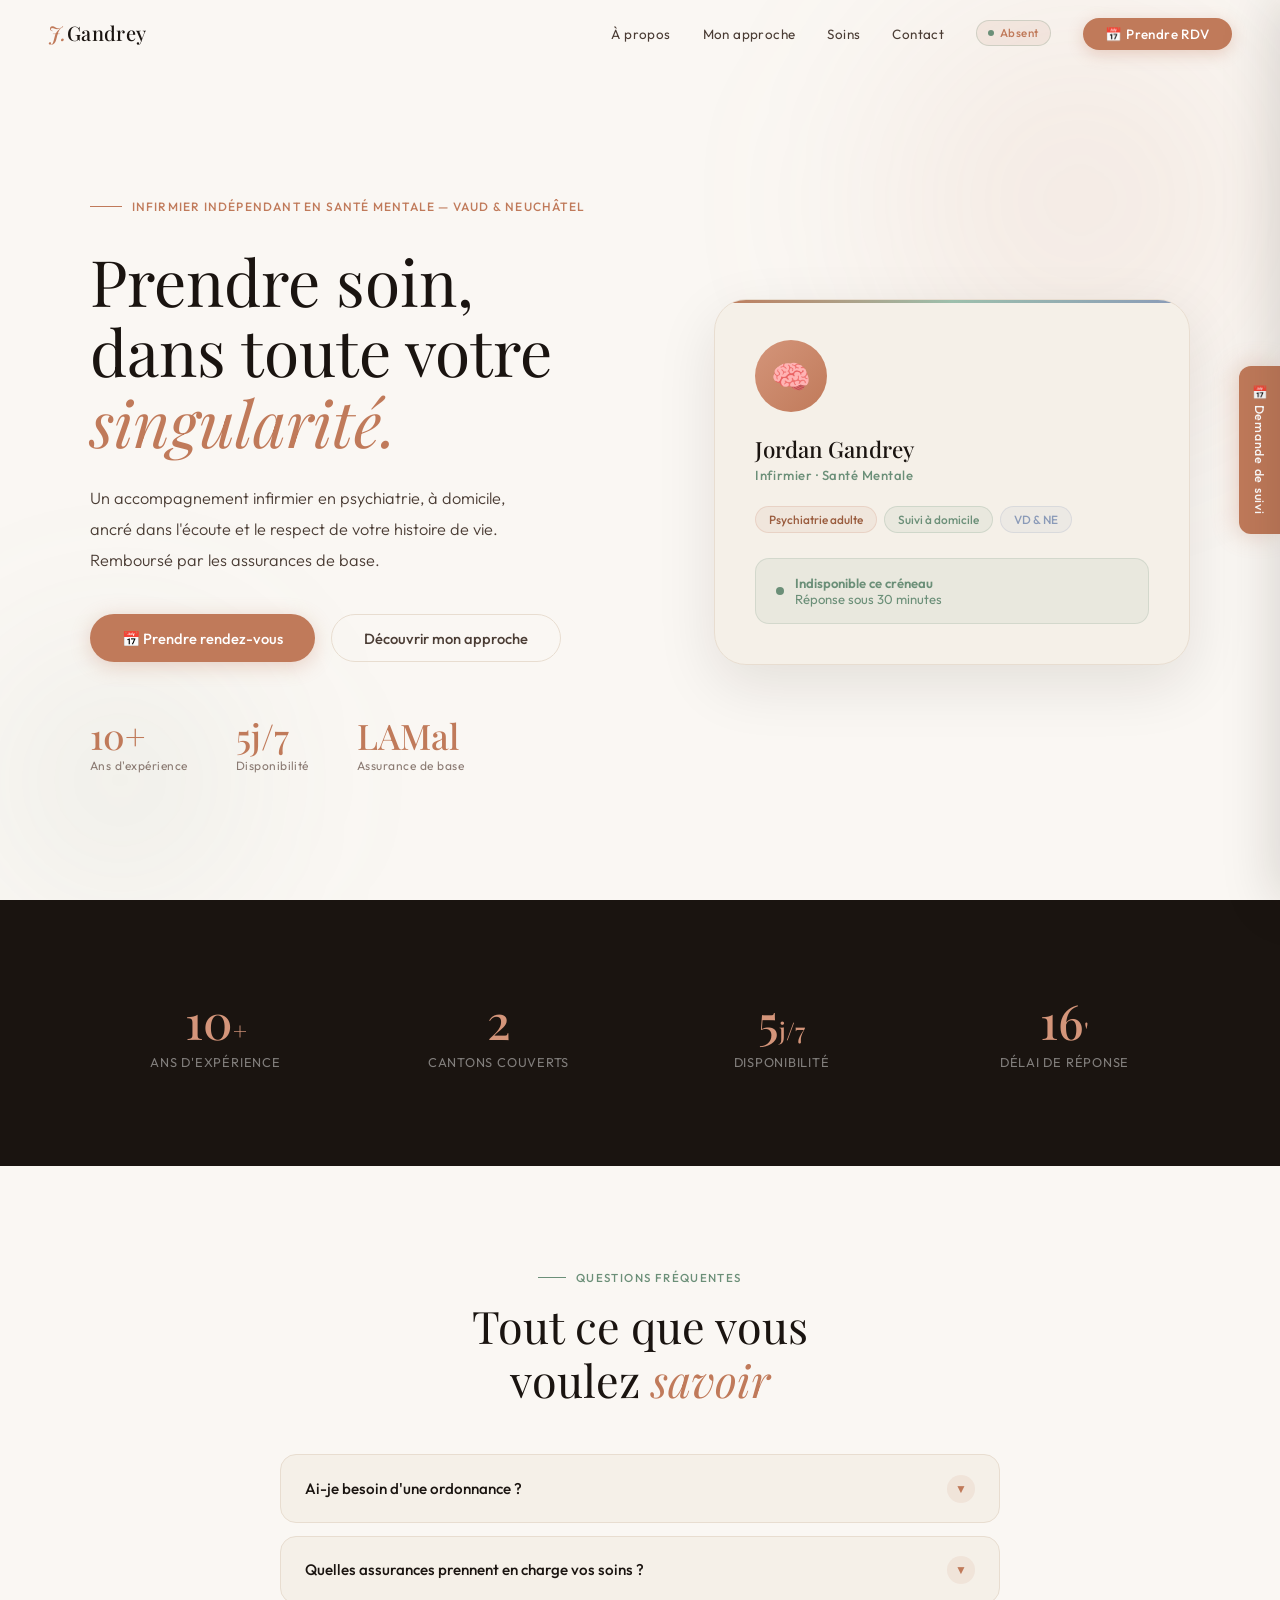
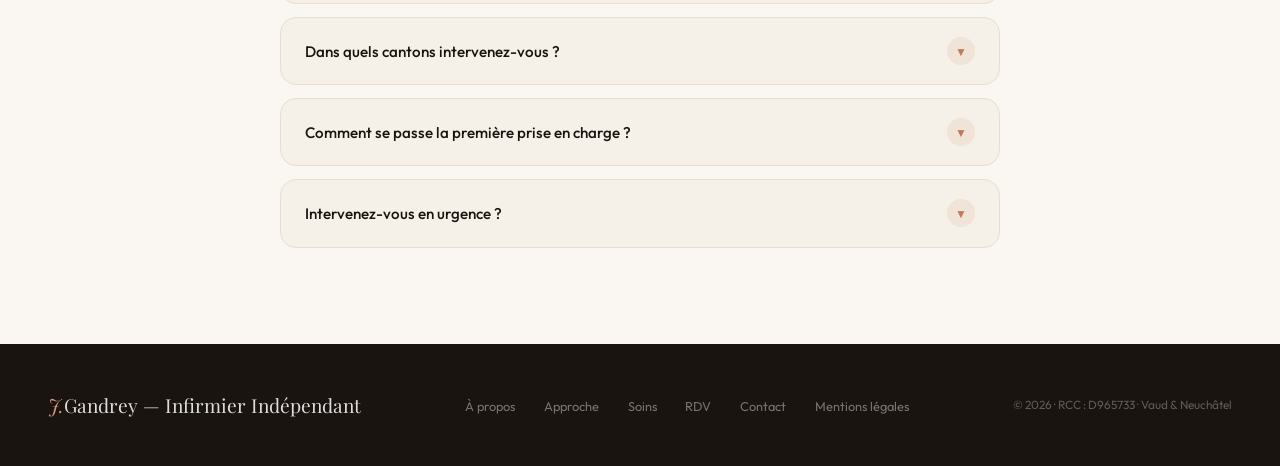
==== commit b11fed14: "Restructure le site en vraies pages séparées pour le référencement Jusqu'ici, "À propos", "Approche"" ====
--- a/index.html
+++ b/index.html
@@ -3,11 +3,11 @@
 <head>
 <meta charset="UTF-8"/>
 <meta name="viewport" content="width=device-width, initial-scale=1.0"/>
-<title>Jordan Gandrey — Infirmier en Santé Mentale</title>
+<title>Jordan Gandrey — Infirmier Indépendant en Santé Mentale | Vaud &amp; Neuchâtel</title>
 <meta name="description" content="Infirmier indépendant en santé mentale à domicile, cantons de Vaud et Neuchâtel. Suivi psychiatrique, entretiens, injections retard, coordination de soins. Remboursé par les assurances de base."/>
 <meta property="og:type" content="website"/>
 <meta property="og:locale" content="fr_CH"/>
-<meta property="og:title" content="Jordan Gandrey — Infirmier en Santé Mentale"/>
+<meta property="og:title" content="Jordan Gandrey — Infirmier Indépendant en Santé Mentale"/>
 <meta property="og:description" content="Infirmier indépendant en santé mentale à domicile, cantons de Vaud et Neuchâtel. Remboursé par les assurances de base."/>
 <meta property="og:url" content="https://gandrey-santementale.ch/"/>
 <meta name="twitter:card" content="summary"/>
@@ -28,6 +28,7 @@
   ],
   "medicalSpecialty": "Psychiatric",
   "priceRange": "Remboursé par les assurances de base",
+  "sameAs": ["https://www.linkedin.com/in/jordan-gandrey-7a633412a/"],
   "openingHoursSpecification": {
     "@type": "OpeningHoursSpecification",
     "dayOfWeek": ["Monday", "Tuesday", "Wednesday", "Thursday", "Friday"],
@@ -86,288 +87,7 @@
 </script>
 <link rel="preconnect" href="https://fonts.googleapis.com"/>
 <link href="https://fonts.googleapis.com/css2?family=Playfair+Display:ital,wght@0,400;0,500;0,700;1,400;1,500&family=Outfit:wght@300;400;500;600&display=swap" rel="stylesheet"/>
-<!-- Cal.com -->
-<script type="text/javascript">
-(function(C,A,L){let p=function(a,ar){a.q.push(ar);};let d=C.document;C.Cal=C.Cal||function(){let cal=C.Cal;let ar=arguments;if(!cal.loaded){cal.ns={};cal.q=cal.q||[];d.head.appendChild(d.createElement("script")).src=A;cal.loaded=true;}if(ar[0]===L){const api=function(){p(api,arguments);};const namespace=ar[1];api.q=api.q||[];if(typeof namespace==="string"){cal.ns[namespace]=cal.ns[namespace]||api;p(cal.ns[namespace],ar);p(cal,["-",namespace,api]);}else{p(cal,ar);}return;}p(cal,ar);};})(window,"https://app.cal.com/embed/embed.js","init");
-// Note : Cal("init", ...) n'est plus appelé ici. Le script Cal.com n'est chargé
-// que lorsque la page RDV est ouverte pour la première fois (voir initCal() plus bas).
-</script>
-<style>
-:root{
-  --ink:#1a1410;--ink-mid:#4a3c34;--ink-light:#8a7a72;
-  --paper:#faf7f3;--paper-warm:#f5f0e8;
-  --clay:#c07a5a;--clay-dark:#9a5c3e;--clay-light:#d4957a;
-  --moss:#6b8f78;--moss-light:#9dbfac;--dusk:#8a9ab8;
-  --sand:#e8ddd0;--shadow:rgba(30,20,10,.10);
-}
-*{margin:0;padding:0;box-sizing:border-box;}
-html{scroll-behavior:smooth;}
-body{font-family:'Outfit',sans-serif;background:var(--paper);color:var(--ink);overflow-x:hidden;}
-
-/* LOADER */
-#loader{position:fixed;inset:0;z-index:10000;background:var(--ink);display:flex;flex-direction:column;align-items:center;justify-content:center;gap:2rem;transition:opacity .6s,visibility .6s;}
-#loader.done{opacity:0;visibility:hidden;}
-.loader-logo{font-family:'Playfair Display',serif;font-size:2rem;color:#fff;letter-spacing:.08em;opacity:0;animation:fadeIn .4s .1s forwards;}
-.loader-logo span{color:var(--clay-light);}
-.loader-bar{width:180px;height:2px;background:rgba(255,255,255,.15);border-radius:2px;overflow:hidden;}
-.loader-fill{height:100%;width:0;background:var(--clay-light);animation:fillBar .7s .15s ease forwards;}
-.loader-sub{font-size:.78rem;color:rgba(255,255,255,.4);letter-spacing:.12em;text-transform:uppercase;opacity:0;animation:fadeIn .4s .25s forwards;}
-@keyframes fadeIn{to{opacity:1;}}
-@keyframes fillBar{to{width:100%;}}
-
-/* NAV */
-nav{position:fixed;top:0;left:0;right:0;z-index:500;padding:1.2rem 3rem;display:flex;align-items:center;justify-content:space-between;transition:background .3s,box-shadow .3s,padding .3s;}
-nav.scrolled{background:rgba(250,247,243,.98);box-shadow:0 1px 0 var(--sand);padding:.9rem 3rem;}
-.nav-logo{font-family:'Playfair Display',serif;font-size:1.25rem;font-weight:500;color:var(--ink);text-decoration:none;letter-spacing:.02em;cursor:pointer;}
-.nav-logo em{font-style:italic;color:var(--clay);}
-.nav-links{display:flex;gap:2rem;list-style:none;align-items:center;}
-.nav-links a{font-size:.84rem;font-weight:400;color:var(--ink-mid);text-decoration:none;letter-spacing:.03em;position:relative;transition:color .2s;cursor:pointer;}
-.nav-links a::after{content:'';position:absolute;bottom:-3px;left:0;right:0;height:1px;background:var(--clay);transform:scaleX(0);transform-origin:right;transition:transform .3s;}
-.nav-links a:hover{color:var(--clay);}
-.nav-links a:hover::after,.nav-links a.active::after{transform:scaleX(1);transform-origin:left;}
-.nav-links a.active{color:var(--clay);}
-.nav-pill{background:var(--clay)!important;color:#fff!important;padding:.5rem 1.4rem;border-radius:50px;font-weight:500!important;box-shadow:0 4px 16px rgba(192,120,90,.3);}
-.nav-pill:hover{background:var(--clay-dark)!important;}
-.nav-pill::after{display:none!important;}
-.nav-badge{display:inline-flex;align-items:center;gap:.35rem;background:rgba(107,143,120,.12);border:1px solid rgba(107,143,120,.25);color:var(--moss);padding:.28rem .7rem;border-radius:50px;font-size:.72rem;font-weight:500;letter-spacing:.04em;}
-.nav-badge::before{content:'';width:6px;height:6px;background:var(--moss);border-radius:50%;animation:blink 2s infinite;}
-@keyframes blink{0%,100%{opacity:1;}50%{opacity:.3;}}
-.hamburger{display:none;flex-direction:column;gap:5px;background:none;border:none;cursor:pointer;padding:.4rem;z-index:600;position:relative;}
-.hamburger span{display:block;width:24px;height:1.5px;background:var(--ink);transition:all .3s;}
-.hamburger.open span:nth-child(1){transform:translateY(6.5px) rotate(45deg);}
-.hamburger.open span:nth-child(2){opacity:0;}
-.hamburger.open span:nth-child(3){transform:translateY(-6.5px) rotate(-45deg);}
-
-/* PAGES */
-.page{display:none;}
-.page.active{display:block;}
-
-/* REVEAL */
-.reveal{opacity:0;transform:translateY(36px);transition:opacity .7s,transform .7s;}
-.reveal.visible{opacity:1;transform:translateY(0);}
-.reveal-left{opacity:0;transform:translateX(-36px);transition:opacity .7s,transform .7s;}
-.reveal-left.visible{opacity:1;transform:translateX(0);}
-.reveal-right{opacity:0;transform:translateX(36px);transition:opacity .7s,transform .7s;}
-.reveal-right.visible{opacity:1;transform:translateX(0);}
-.reveal-delay-1{transition-delay:.1s;}.reveal-delay-2{transition-delay:.2s;}.reveal-delay-3{transition-delay:.3s;}.reveal-delay-4{transition-delay:.4s;}
-
-/* HERO */
-#hero-section{min-height:100vh;display:flex;align-items:center;padding:8rem 3rem 4rem;position:relative;overflow:hidden;}
-.hero-orb{position:absolute;border-radius:50%;filter:blur(80px);pointer-events:none;}
-.hero-orb-1{width:600px;height:600px;right:-100px;top:-100px;background:radial-gradient(circle,rgba(192,120,90,.12) 0%,transparent 70%);}
-.hero-orb-2{width:400px;height:400px;left:-80px;bottom:-80px;background:radial-gradient(circle,rgba(107,143,120,.10) 0%,transparent 70%);}
-.hero-inner{position:relative;z-index:1;max-width:1100px;margin:0 auto;width:100%;display:grid;grid-template-columns:1fr .9fr;gap:6rem;align-items:center;}
-.hero-eyebrow{display:inline-flex;align-items:center;gap:.6rem;font-size:.75rem;font-weight:500;letter-spacing:.1em;text-transform:uppercase;color:var(--clay);margin-bottom:2rem;opacity:0;animation:slideUp .7s .2s forwards;}
-.hero-eyebrow::before{content:'';width:32px;height:1px;background:var(--clay);}
-.hero-h1{font-family:'Playfair Display',serif;font-size:clamp(2.8rem,5vw,4.4rem);font-weight:400;line-height:1.1;opacity:0;animation:slideUp .7s .35s forwards;}
-.hero-h1 em{font-style:italic;color:var(--clay);}
-.hero-desc{margin-top:1.6rem;font-size:1.02rem;font-weight:300;color:var(--ink-mid);line-height:1.9;max-width:460px;opacity:0;animation:slideUp .7s .5s forwards;}
-.hero-actions{margin-top:2.4rem;display:flex;gap:1rem;flex-wrap:wrap;opacity:0;animation:slideUp .7s .65s forwards;}
-.btn{display:inline-flex;align-items:center;gap:.5rem;padding:.85rem 2rem;border-radius:50px;font-family:'Outfit',sans-serif;font-size:.92rem;font-weight:500;text-decoration:none;border:none;cursor:pointer;transition:all .25s;}
-.btn-fill{background:var(--clay);color:#fff;box-shadow:0 4px 20px rgba(192,120,90,.3);}
-.btn-fill:hover{background:var(--clay-dark);transform:translateY(-2px);}
-.btn-outline{background:transparent;color:var(--ink-mid);border:1.5px solid var(--sand);}
-.btn-outline:hover{border-color:var(--clay-light);color:var(--clay);}
-.hero-stats{margin-top:3.5rem;display:flex;gap:3rem;opacity:0;animation:slideUp .7s .8s forwards;}
-.hero-stat-num{font-family:'Playfair Display',serif;font-size:2.2rem;font-weight:500;color:var(--clay);line-height:1;}
-.hero-stat-label{font-size:.75rem;color:var(--ink-light);letter-spacing:.04em;margin-top:.3rem;}
-.hero-right{opacity:0;animation:slideIn .8s .4s forwards;}
-.hero-card{background:var(--paper-warm);border:1px solid var(--sand);border-radius:32px;padding:2.5rem;box-shadow:0 20px 60px var(--shadow);position:relative;overflow:hidden;}
-.hero-card::before{content:'';position:absolute;top:0;left:0;right:0;height:3px;background:linear-gradient(90deg,var(--clay),var(--moss-light),var(--dusk));}
-.hero-card-avatar{width:72px;height:72px;background:linear-gradient(135deg,var(--clay-light),var(--clay));border-radius:50%;display:flex;align-items:center;justify-content:center;font-size:2rem;margin-bottom:1.4rem;}
-.hero-card-name{font-family:'Playfair Display',serif;font-size:1.4rem;font-weight:500;margin-bottom:.2rem;}
-.hero-card-title{font-size:.82rem;color:var(--moss);font-weight:500;letter-spacing:.04em;margin-bottom:1.4rem;}
-.hero-card-tags{display:flex;flex-wrap:wrap;gap:.45rem;margin-bottom:1.6rem;}
-.tag{background:rgba(192,120,90,.08);border:1px solid rgba(192,120,90,.18);color:var(--clay-dark);padding:.32rem .8rem;border-radius:50px;font-size:.74rem;font-weight:500;}
-.tag.moss{background:rgba(107,143,120,.08);border-color:rgba(107,143,120,.2);color:var(--moss);}
-.tag.dusk{background:rgba(138,154,184,.08);border-color:rgba(138,154,184,.2);color:var(--dusk);}
-.hero-card-avail{display:flex;align-items:center;gap:.7rem;padding:1rem 1.2rem;background:rgba(107,143,120,.08);border-radius:14px;border:1px solid rgba(107,143,120,.18);}
-.avail-dot{width:8px;height:8px;background:var(--moss);border-radius:50%;animation:blink 2s infinite;flex-shrink:0;}
-.avail-text{font-size:.82rem;color:var(--moss);}
-.avail-text strong{font-weight:600;}
-@keyframes slideUp{from{opacity:0;transform:translateY(28px);}to{opacity:1;transform:translateY(0);}}
-@keyframes slideIn{from{opacity:0;transform:translateX(32px);}to{opacity:1;transform:translateX(0);}}
-
-/* SECTIONS */
-.section{padding:6rem 3rem;}
-.section-inner{max-width:1100px;margin:0 auto;}
-.section-eyebrow{display:inline-flex;align-items:center;gap:.6rem;font-size:.72rem;font-weight:500;letter-spacing:.12em;text-transform:uppercase;color:var(--moss);margin-bottom:.9rem;}
-.section-eyebrow::before{content:'';width:28px;height:1px;background:var(--moss);}
-.section-h2{font-family:'Playfair Display',serif;font-size:clamp(2rem,3.5vw,2.9rem);font-weight:400;line-height:1.2;}
-.section-h2 em{font-style:italic;color:var(--clay);}
-.section-desc{margin-top:.9rem;font-size:.98rem;font-weight:300;color:var(--ink-mid);line-height:1.85;max-width:520px;}
-
-/* COUNTERS */
-#counters-section{background:var(--ink);}
-.counters-grid{display:grid;grid-template-columns:repeat(4,1fr);gap:2rem;text-align:center;}
-.counter-num{font-family:'Playfair Display',serif;font-size:3rem;font-weight:500;color:var(--clay-light);line-height:1;}
-.counter-suffix{font-size:1.5rem;}
-.counter-label{font-size:.8rem;color:rgba(255,255,255,.45);letter-spacing:.06em;text-transform:uppercase;margin-top:.6rem;}
-
-/* ABOUT */
-#about-section{background:var(--paper-warm);}
-.about-grid{display:grid;grid-template-columns:1fr 1.3fr;gap:5rem;align-items:center;}
-.about-blob{width:100%;aspect-ratio:4/5;background:linear-gradient(145deg,var(--sand) 0%,rgba(192,120,90,.15) 100%);border-radius:40% 60% 55% 45%/45% 50% 50% 55%;display:flex;align-items:center;justify-content:center;font-size:6rem;animation:morphBlob 12s ease-in-out infinite;position:relative;}
-@keyframes morphBlob{0%,100%{border-radius:40% 60% 55% 45%/45% 50% 50% 55%;}50%{border-radius:55% 45% 42% 58%/50% 44% 56% 50%;}}
-.about-float-badge{position:absolute;bottom:1.5rem;right:-1.5rem;background:var(--clay);color:#fff;padding:.9rem 1.3rem;border-radius:18px;font-size:.78rem;font-weight:500;line-height:1.5;box-shadow:0 10px 30px rgba(192,120,90,.35);}
-.about-float-stat{position:absolute;top:2rem;left:-1.5rem;background:var(--paper);color:var(--ink);padding:.8rem 1.2rem;border-radius:16px;font-size:.75rem;line-height:1.5;box-shadow:0 8px 24px var(--shadow);border:1px solid var(--sand);}
-.about-float-stat strong{font-family:'Playfair Display',serif;font-size:1.6rem;font-weight:500;color:var(--clay);display:block;}
-.about-text p{font-size:.96rem;font-weight:300;color:var(--ink-mid);line-height:1.9;margin-bottom:1rem;}
-.about-text p strong{color:var(--ink);font-weight:500;}
-.about-chips{display:flex;flex-wrap:wrap;gap:.5rem;margin-top:1.5rem;}
-
-/* APPROACH */
-.approche-grid{display:grid;grid-template-columns:repeat(3,1fr);gap:1.5rem;margin-top:3.5rem;}
-.approche-card{background:var(--paper-warm);border:1px solid var(--sand);border-radius:24px;padding:2.2rem;position:relative;overflow:hidden;transition:transform .3s,box-shadow .3s;}
-.approche-card::after{content:'';position:absolute;bottom:0;left:0;right:0;height:3px;background:linear-gradient(90deg,var(--clay),var(--moss-light));transform:scaleX(0);transform-origin:left;transition:transform .3s;}
-.approche-card:hover{transform:translateY(-6px);box-shadow:0 16px 48px var(--shadow);}
-.approche-card:hover::after{transform:scaleX(1);}
-.approche-num{font-family:'Playfair Display',serif;font-size:3.5rem;font-weight:700;color:rgba(192,120,90,.12);position:absolute;top:1.2rem;right:1.5rem;line-height:1;}
-.approche-icon{font-size:2rem;margin-bottom:1rem;}
-.approche-card h3{font-family:'Playfair Display',serif;font-size:1.2rem;font-weight:500;margin-bottom:.6rem;}
-.approche-card p{font-size:.86rem;color:var(--ink-mid);line-height:1.78;font-weight:300;}
-
-/* SERVICES */
-.services-grid{display:grid;grid-template-columns:repeat(3,1fr);gap:1.4rem;margin-top:3.5rem;}
-.service-card{background:var(--paper);border:1px solid var(--sand);border-radius:22px;padding:2rem;transition:transform .3s,box-shadow .3s;position:relative;overflow:hidden;}
-.service-card::before{content:'';position:absolute;top:0;left:0;right:0;height:2px;background:linear-gradient(90deg,var(--clay),var(--dusk));opacity:0;transition:opacity .3s;}
-.service-card:hover{transform:translateY(-5px);box-shadow:0 14px 40px var(--shadow);}
-.service-card:hover::before{opacity:1;}
-.service-card .ico{font-size:2.2rem;margin-bottom:1rem;}
-.service-card h3{font-family:'Playfair Display',serif;font-size:1.18rem;font-weight:500;margin-bottom:.5rem;}
-.service-card p{font-size:.84rem;color:var(--ink-mid);line-height:1.75;font-weight:300;}
-.service-label{display:inline-block;margin-top:.9rem;background:rgba(138,154,184,.1);border:1px solid rgba(138,154,184,.2);color:var(--dusk);padding:.28rem .75rem;border-radius:50px;font-size:.72rem;font-weight:500;}
-
-/* ZONE */
-.zone-box{background:var(--paper-warm);border:1px solid var(--sand);border-radius:24px;padding:2.8rem;max-width:680px;margin:3rem auto 0;}
-.zone-box-header{display:flex;align-items:center;gap:.8rem;margin-bottom:1.5rem;font-size:.82rem;color:var(--ink-mid);}
-.zone-cantons{display:flex;flex-direction:column;gap:1rem;margin-top:1.5rem;}
-.zone-canton{display:flex;align-items:center;gap:1rem;padding:1rem 1.2rem;background:var(--paper);border:1px solid var(--sand);border-radius:14px;}
-.zone-canton-dot{width:10px;height:10px;border-radius:50%;flex-shrink:0;}
-.zone-canton-dot.vaud{background:var(--clay);}
-.zone-canton-dot.neuchatel{background:var(--moss);}
-.zone-canton-name{font-family:'Playfair Display',serif;font-size:1rem;font-weight:500;}
-.zone-canton-desc{font-size:.78rem;color:var(--ink-light);margin-top:.1rem;}
-
-/* FAQ */
-.faq-list{max-width:720px;margin:3rem auto 0;display:flex;flex-direction:column;gap:.8rem;}
-.faq-item{background:var(--paper-warm);border:1px solid var(--sand);border-radius:16px;overflow:hidden;}
-.faq-question{width:100%;display:flex;align-items:center;justify-content:space-between;padding:1.2rem 1.5rem;background:none;border:none;font-family:'Outfit',sans-serif;font-size:.95rem;font-weight:500;color:var(--ink);text-align:left;cursor:pointer;gap:1rem;}
-.faq-arrow{width:28px;height:28px;flex-shrink:0;background:rgba(192,120,90,.1);border-radius:50%;display:flex;align-items:center;justify-content:center;transition:transform .3s,background .2s;font-size:.75rem;color:var(--clay);}
-.faq-item.open .faq-arrow{transform:rotate(180deg);background:var(--clay);color:#fff;}
-.faq-answer{max-height:0;overflow:hidden;transition:max-height .4s ease;}
-.faq-answer-inner{padding:0 1.5rem 1.2rem;font-size:.88rem;color:var(--ink-mid);line-height:1.85;font-weight:300;}
-.faq-item.open .faq-answer{max-height:300px;}
-
-/* CONTACT */
-#contact-section{background:var(--paper-warm);}
-.contact-grid{display:grid;grid-template-columns:1fr 1.2fr;gap:4rem;align-items:start;}
-.contact-info h3{font-family:'Playfair Display',serif;font-size:1.6rem;font-weight:400;margin-bottom:1.8rem;}
-.contact-item{display:flex;align-items:flex-start;gap:1rem;margin-bottom:1.3rem;}
-.contact-icon{width:44px;height:44px;flex-shrink:0;background:rgba(192,120,90,.08);border:1px solid rgba(192,120,90,.15);border-radius:12px;display:flex;align-items:center;justify-content:center;font-size:1.1rem;}
-.contact-label{font-size:.74rem;color:var(--ink-light);letter-spacing:.05em;text-transform:uppercase;}
-.contact-val{font-size:.94rem;color:var(--ink);margin-top:.15rem;}
-.contact-val a{color:inherit;text-decoration:none;border-bottom:1px dotted var(--ink-light);transition:color .2s,border-color .2s;}
-.contact-val a:hover{color:var(--clay);border-color:var(--clay);}
-.contact-form-wrap{background:var(--paper);border:1px solid var(--sand);border-radius:26px;padding:2.5rem;box-shadow:0 8px 32px var(--shadow);}
-.form-row{display:grid;grid-template-columns:1fr 1fr;gap:.9rem;margin-bottom:.9rem;}
-.form-group{display:flex;flex-direction:column;gap:.38rem;}
-.form-group label{font-size:.76rem;font-weight:500;color:var(--ink-mid);}
-.form-group input,.form-group textarea{background:var(--paper-warm);border:1.5px solid var(--sand);border-radius:11px;padding:.72rem .95rem;font-family:'Outfit',sans-serif;font-size:.88rem;color:var(--ink);outline:none;transition:border-color .2s,box-shadow .2s;}
-.form-group input:focus,.form-group textarea:focus{border-color:var(--clay-light);box-shadow:0 0 0 3px rgba(192,120,90,.08);}
-.form-group textarea{resize:vertical;min-height:100px;}
-.form-full{grid-column:1/-1;}
-.form-submit{width:100%;padding:.95rem;margin-top:.5rem;background:var(--clay);color:#fff;border:none;border-radius:14px;font-family:'Outfit',sans-serif;font-size:.95rem;font-weight:500;cursor:pointer;transition:all .25s;box-shadow:0 4px 18px rgba(192,120,90,.3);}
-.form-submit:hover{background:var(--clay-dark);transform:translateY(-2px);}
-
-/* RDV CAL.COM */
-#rdv-section{background:var(--paper);}
-#cal-inline-widget{width:100%;min-height:600px;border-radius:20px;overflow:hidden;border:1px solid var(--sand);box-shadow:0 8px 40px var(--shadow);}
-
-/* SIDE PANEL */
-.side-trigger{position:fixed;right:0;top:50%;transform:translateY(-50%);z-index:200;background:var(--clay);color:#fff;writing-mode:vertical-rl;padding:1.2rem .8rem;border-radius:12px 0 0 12px;font-family:'Outfit',sans-serif;font-size:.78rem;font-weight:500;letter-spacing:.06em;cursor:pointer;border:none;box-shadow:-3px 0 24px rgba(192,120,90,.3);transition:background .2s,padding .2s;display:flex;align-items:center;gap:.5rem;}
-.side-trigger:hover{background:var(--clay-dark);}
-.side-overlay{position:fixed;inset:0;z-index:550;background:rgba(26,20,16,.45);backdrop-filter:blur(4px);opacity:0;pointer-events:none;transition:opacity .3s;}
-.side-overlay.open{opacity:1;pointer-events:all;}
-.side-panel{position:fixed;right:0;top:0;bottom:0;width:380px;max-width:95vw;background:var(--paper-warm);z-index:551;transform:translateX(100%);transition:transform .35s cubic-bezier(.4,0,.2,1);overflow-y:auto;box-shadow:-6px 0 50px rgba(26,20,16,.15);display:flex;flex-direction:column;}
-.side-panel.open{transform:translateX(0);}
-.side-panel-header{padding:1.5rem 1.5rem 1rem;border-bottom:1px solid var(--sand);display:flex;align-items:center;justify-content:space-between;position:sticky;top:0;background:var(--paper-warm);z-index:1;}
-.side-panel-header h3{font-family:'Playfair Display',serif;font-size:1.4rem;font-weight:400;}
-.side-panel-close{width:32px;height:32px;border-radius:50%;border:1.5px solid var(--sand);background:transparent;cursor:pointer;display:flex;align-items:center;justify-content:center;font-size:1rem;color:var(--ink-mid);transition:background .2s;}
-.side-panel-close:hover{background:var(--sand);}
-.side-panel-body{padding:1.3rem 1.5rem 2rem;flex:1;}
-.side-tabs{display:flex;gap:.5rem;margin-bottom:1.2rem;}
-.side-tab{flex:1;padding:.55rem .5rem;border-radius:50px;border:1.5px solid var(--sand);background:transparent;color:var(--ink-mid);font-family:'Outfit',sans-serif;font-size:.78rem;cursor:pointer;transition:all .2s;text-align:center;}
-.side-tab.active{background:var(--clay);border-color:var(--clay);color:#fff;font-weight:500;}
-.side-form-group{display:flex;flex-direction:column;gap:.35rem;margin-bottom:.75rem;}
-.side-form-group label{font-size:.75rem;font-weight:500;color:var(--ink-mid);}
-.side-form-group input,.side-form-group select,.side-form-group textarea{background:var(--paper);border:1.5px solid var(--sand);border-radius:10px;padding:.62rem .85rem;font-family:'Outfit',sans-serif;font-size:.84rem;color:var(--ink);outline:none;transition:border-color .2s;}
-.side-form-group input:focus,.side-form-group select:focus,.side-form-group textarea:focus{border-color:var(--clay-light);}
-.side-form-group textarea{resize:vertical;min-height:70px;}
-.side-note{padding:.7rem .85rem;margin-bottom:.85rem;background:rgba(107,143,120,.08);border-radius:10px;font-size:.74rem;color:var(--moss);line-height:1.6;border-left:3px solid var(--moss-light);}
-.side-submit{width:100%;padding:.85rem;background:var(--clay);color:#fff;border:none;border-radius:12px;font-family:'Outfit',sans-serif;font-size:.88rem;font-weight:500;cursor:pointer;transition:all .2s;box-shadow:0 4px 18px rgba(192,120,90,.28);}
-.side-submit:hover{background:var(--clay-dark);transform:translateY(-1px);}
-.side-form[hidden]{display:none;}
-.side-tel-block{margin-top:1.2rem;padding:1rem;background:rgba(192,120,90,.06);border-radius:12px;text-align:center;border:1px solid rgba(192,120,90,.15);}
-.side-tel-label{font-size:.72rem;color:var(--ink-light);letter-spacing:.05em;text-transform:uppercase;margin-bottom:.4rem;}
-.side-tel-block a{font-size:1rem;font-weight:600;color:var(--clay);text-decoration:none;display:block;}
-.side-tel-sub{font-size:.72rem;color:var(--ink-light);margin-top:.25rem;}
-
-/* MODAL */
-.modal-overlay{position:fixed;inset:0;z-index:999;background:rgba(26,20,16,.5);backdrop-filter:blur(8px);display:flex;align-items:center;justify-content:center;opacity:0;pointer-events:none;transition:opacity .3s;}
-.modal-overlay.open{opacity:1;pointer-events:all;}
-.modal-box{background:var(--paper-warm);border-radius:28px;padding:2.5rem;max-width:400px;width:90%;text-align:center;transform:translateY(24px) scale(.97);transition:transform .3s;box-shadow:0 24px 60px rgba(26,20,16,.2);border:1px solid var(--sand);}
-.modal-overlay.open .modal-box{transform:translateY(0) scale(1);}
-.modal-icon{font-size:2.8rem;margin-bottom:.9rem;}
-.modal-box h3{font-family:'Playfair Display',serif;font-size:1.5rem;font-weight:400;margin-bottom:.75rem;}
-.modal-box p{font-size:.88rem;color:var(--ink-mid);line-height:1.75;}
-.modal-close{margin-top:1.6rem;padding:.72rem 2.2rem;background:var(--clay);color:#fff;border:none;border-radius:50px;font-family:'Outfit',sans-serif;font-size:.9rem;font-weight:500;cursor:pointer;}
-
-/* FOOTER */
-footer{background:var(--ink);padding:3rem;display:flex;align-items:center;justify-content:space-between;flex-wrap:wrap;gap:1.5rem;}
-.footer-logo{font-family:'Playfair Display',serif;font-size:1.2rem;color:rgba(255,255,255,.85);}
-.footer-logo em{font-style:italic;color:var(--clay-light);}
-.footer-links{display:flex;gap:1.8rem;list-style:none;}
-.footer-links a{font-size:.8rem;color:rgba(255,255,255,.4);text-decoration:none;transition:color .2s;cursor:pointer;}
-.footer-links a:hover{color:var(--clay-light);}
-.footer-legal{font-size:.74rem;color:rgba(255,255,255,.3);}
-
-/* RESPONSIVE */
-@media(max-width:1024px){
-  .hero-inner{grid-template-columns:1fr;gap:3rem;}
-  .hero-right{display:none;}
-  .about-grid{grid-template-columns:1fr;gap:3rem;}
-  .counters-grid{grid-template-columns:repeat(2,1fr);}
-  .contact-grid{grid-template-columns:1fr;}
-}
-@media(max-width:768px){
-  nav{padding:1rem 1.5rem;}
-  .nav-links{display:none;flex-direction:column;position:fixed;top:0;left:0;right:0;bottom:0;background:var(--paper);z-index:500;align-items:center;justify-content:center;gap:0;}
-  .nav-links.open{display:flex;}
-  .nav-links li{width:100%;text-align:center;}
-  .nav-links a{display:block;padding:1rem;font-size:1.1rem;border-bottom:1px solid var(--sand);}
-  .nav-links a.nav-pill{margin:1rem auto;width:fit-content;display:inline-flex;border-bottom:none;}
-  .nav-badge{display:none;}
-  .hamburger{display:flex;}
-  .section{padding:4rem 1.4rem;}
-  .approche-grid,.services-grid{grid-template-columns:1fr;}
-  .hero-stats{gap:1.8rem;}
-  #hero-section{padding:7rem 1.4rem 3rem;}
-  .form-row{grid-template-columns:1fr;}
-  footer{flex-direction:column;text-align:center;padding-bottom:6rem;}
-  .footer-links{justify-content:center;flex-wrap:wrap;}
-  .side-trigger{writing-mode:horizontal-tb;transform:none;top:auto;bottom:1.2rem;left:50%;transform:translateX(-50%);border-radius:50px;padding:.75rem 1.6rem;font-size:.82rem;box-shadow:0 4px 20px rgba(192,120,90,.4);white-space:nowrap;}
-  .side-panel{top:64px;}
-  .counters-grid{grid-template-columns:1fr 1fr;}
-}
-@media(max-width:480px){
-  .hero-actions{flex-direction:column;}
-  .btn{justify-content:center;}
-}
-@media(prefers-reduced-motion:reduce){
-  *,*::before,*::after{animation-duration:.01ms!important;animation-iteration-count:1!important;transition-duration:.01ms!important;scroll-behavior:auto!important;}
-}
-</style>
+<link rel="stylesheet" href="/style.css"/>
 </head>
 <body>
 
@@ -380,14 +100,14 @@
 
 <!-- NAV -->
 <nav id="navbar">
-  <a class="nav-logo" data-page="home"><em>J.</em>Gandrey</a>
+  <a class="nav-logo" href="/"><em>J.</em>Gandrey</a>
   <ul class="nav-links" id="nav-links">
-    <li><a data-page="about">À propos</a></li>
-    <li><a data-page="approche">Mon approche</a></li>
-    <li><a data-page="services">Soins</a></li>
-    <li><a data-page="contact">Contact</a></li>
+    <li><a href="/a-propos/">À propos</a></li>
+    <li><a href="/approche/">Mon approche</a></li>
+    <li><a href="/soins/">Soins</a></li>
+    <li><a href="/contact/">Contact</a></li>
     <li><span class="nav-badge" id="nav-badge">Disponible</span></li>
-    <li><a data-page="rdv" class="nav-pill">📅 Prendre RDV</a></li>
+    <li><a href="/rdv/" class="nav-pill">📅 Prendre RDV</a></li>
   </ul>
   <button class="hamburger" id="hamburger" aria-label="Ouvrir le menu" aria-expanded="false" aria-controls="nav-links"><span></span><span></span><span></span></button>
 </nav>
@@ -482,233 +202,69 @@
   </div>
 </div>
 
-<!-- ══ PAGE HOME ══ -->
-<div class="page active" id="page-home">
-  <section id="hero-section">
-    <div class="hero-orb hero-orb-1"></div>
-    <div class="hero-orb hero-orb-2"></div>
-    <div class="hero-inner">
-      <div class="hero-left">
-        <div class="hero-eyebrow">Infirmier en santé mentale — Vaud &amp; Neuchâtel</div>
-        <h1 class="hero-h1">Prendre soin,<br>dans toute votre<br><em>singularité.</em></h1>
-        <p class="hero-desc">Un accompagnement infirmier en psychiatrie, à domicile, ancré dans l'écoute et le respect de votre histoire de vie. Remboursé par les assurances de base.</p>
-        <div class="hero-actions">
-          <button class="btn btn-fill" data-page="rdv">📅 Prendre rendez-vous</button>
-          <button class="btn btn-outline" data-page="about">Découvrir mon approche</button>
-        </div>
-        <div class="hero-stats">
-          <div><div class="hero-stat-num"><span class="counter" data-years-exp="true" data-target="9">0</span>+</div><div class="hero-stat-label">Ans d'expérience</div></div>
-          <div><div class="hero-stat-num"><span class="counter" data-target="5">0</span>j/7</div><div class="hero-stat-label">Disponibilité</div></div>
-          <div><div class="hero-stat-num">LAMal</div><div class="hero-stat-label">Assurance de base</div></div>
-        </div>
-      </div>
-      <div class="hero-right">
-        <div class="hero-card">
-          <div class="hero-card-avatar">🧠</div>
-          <div class="hero-card-name">Jordan Gandrey</div>
-          <div class="hero-card-title">Infirmier · Santé Mentale</div>
-          <div class="hero-card-tags">
-            <span class="tag">Psychiatrie adulte</span>
-            <span class="tag moss">Suivi à domicile</span>
-            <span class="tag dusk">VD &amp; NE</span>
-          </div>
-          <div class="hero-card-avail">
-            <div class="avail-dot"></div>
-            <div class="avail-text"><strong id="avail-text">Disponible aujourd'hui</strong><br>Réponse sous 30 minutes</div>
-          </div>
-        </div>
-      </div>
-    </div>
-  </section>
-
-  <section id="counters-section" class="section">
-    <div class="section-inner">
-      <div class="counters-grid">
-        <div class="reveal"><div class="counter-num"><span class="counter" data-years-exp="true" data-target="9">0</span><span class="counter-suffix">+</span></div><div class="counter-label">Ans d'expérience</div></div>
-        <div class="reveal reveal-delay-1"><div class="counter-num"><span class="counter" data-target="2">0</span></div><div class="counter-label">Cantons couverts</div></div>
-        <div class="reveal reveal-delay-2"><div class="counter-num"><span class="counter" data-target="5">0</span><span class="counter-suffix">j/7</span></div><div class="counter-label">Disponibilité</div></div>
-        <div class="reveal reveal-delay-3"><div class="counter-num"><span class="counter" data-target="30">0</span><span class="counter-suffix">'</span></div><div class="counter-label">Délai de réponse</div></div>
-      </div>
-    </div>
-  </section>
-
-  <section class="section" style="background:var(--paper)">
-    <div class="section-inner">
-      <div class="reveal" style="text-align:center;margin-bottom:0">
-        <div class="section-eyebrow" style="justify-content:center">Questions fréquentes</div>
-        <h2 class="section-h2">Tout ce que vous<br>voulez <em>savoir</em></h2>
-      </div>
-      <div class="faq-list">
-        <div class="faq-item reveal"><button class="faq-question" aria-expanded="false">Ai-je besoin d'une ordonnance ?<span class="faq-arrow">▼</span></button><div class="faq-answer"><div class="faq-answer-inner">Oui, en Suisse les soins infirmiers remboursés par l'assurance de base nécessitent une ordonnance médicale. Je peux vous aider à l'obtenir en coordination avec votre médecin.</div></div></div>
-        <div class="faq-item reveal reveal-delay-1"><button class="faq-question" aria-expanded="false">Quelles assurances prennent en charge vos soins ?<span class="faq-arrow">▼</span></button><div class="faq-answer"><div class="faq-answer-inner">Mes prestations sont remboursées par les assurances de base. La prise en charge dépend de votre contrat et franchise. La plupart des assurances complémentaires couvrent également une part des soins.</div></div></div>
-        <div class="faq-item reveal reveal-delay-2"><button class="faq-question" aria-expanded="false">Dans quels cantons intervenez-vous ?<span class="faq-arrow">▼</span></button><div class="faq-answer"><div class="faq-answer-inner">J'interviens dans tout le canton de Vaud et tout le canton de Neuchâtel, à domicile. Pour toute demande hors de ces cantons, contactez-moi directement.</div></div></div>
-        <div class="faq-item reveal reveal-delay-3"><button class="faq-question" aria-expanded="false">Comment se passe la première prise en charge ?<span class="faq-arrow">▼</span></button><div class="faq-answer"><div class="faq-answer-inner">Nous commençons par un entretien d'évaluation à votre domicile, sans engagement. Cela me permet de comprendre votre situation et construire un plan de soins adapté.</div></div></div>
-        <div class="faq-item reveal reveal-delay-4"><button class="faq-question" aria-expanded="false">Intervenez-vous en urgence ?<span class="faq-arrow">▼</span></button><div class="faq-answer"><div class="faq-answer-inner">Pour les urgences psychiatriques, contactez le 144 ou le 143 (La Main Tendue). Pour les demandes urgentes non-vitales, appelez-moi directement au 078 447 78 46.</div></div></div>
-      </div>
-    </div>
-  </section>
-</div>
-
-<!-- ══ PAGE ABOUT ══ -->
-<div class="page" id="page-about">
-  <section id="about-section" class="section" style="padding-top:8rem">
-    <div class="section-inner">
-      <div class="about-grid">
-        <div style="position:relative" class="reveal-left">
-          <div class="about-blob">🧠
-            <div class="about-float-badge">✔ Infirmier<br>Assurance de base</div>
-            <div class="about-float-stat"><strong class="counter" data-years-exp="true" data-target="9">0</strong>ans en psychiatrie</div>
-          </div>
-        </div>
-        <div class="about-text reveal-right">
-          <div class="section-eyebrow">À propos</div>
-          <h2 class="section-h2">Bonjour,<br>je suis <em>Jordan.</em></h2>
-          <p style="margin-top:1.2rem">Infirmier diplômé avec de nombreuses années d'expérience en psychiatrie hospitalière et ambulatoire — en France et en Suisse — j'ai choisi l'exercice indépendant pour proposer un suivi de proximité, continu et véritablement centré sur la personne.</p>
-          <p>Ma pratique s'ancre dans une vision <strong>globale et sociale du soin</strong> : je m'intéresse autant à la personne qu'à son environnement, ses relations, son quotidien. La souffrance psychique ne s'entend pas en dehors de l'histoire de vie qui la contient.</p>
-          <p>Je travaille en lien étroit avec le Réseau santé Nord Broye, les médecins traitants, les psychiatres et d'autres infirmiers indépendants — parce qu'un soin digne se construit en réseau, pas en silo.</p>
-          <div class="about-chips">
-            <span class="tag">Psychiatrie adulte</span><span class="tag moss">Troubles bipolaires</span><span class="tag">Schizophrénie</span><span class="tag dusk">Dépression</span><span class="tag moss">Addictions</span><span class="tag">Suivi post-hospit.</span><span class="tag dusk">Coordination de soins</span>
-          </div>
-        </div>
-      </div>
-    </div>
-  </section>
-</div>
-
-<!-- ══ PAGE APPROCHE ══ -->
-<div class="page" id="page-approche">
-  <section class="section" style="padding-top:8rem;background:var(--paper)">
-    <div class="section-inner">
-      <div class="reveal" style="text-align:center;max-width:600px;margin:0 auto 0">
-        <div class="section-eyebrow" style="justify-content:center">Philosophie de soin</div>
-        <h2 class="section-h2">Une approche<br><em>humaine</em> du soin</h2>
-        <p class="section-desc" style="margin:0 auto">Trois principes qui guident chacune de mes interventions.</p>
-      </div>
-      <div class="approche-grid">
-        <div class="approche-card reveal reveal-delay-1"><div class="approche-num">01</div><div class="approche-icon">🌱</div><h3>La personne avant le diagnostic</h3><p>Je soigne un individu avec son histoire, pas une pathologie. Chaque suivi est pensé dans le respect du rythme, des désirs et de l'autonomie de la personne.</p></div>
-        <div class="approche-card reveal reveal-delay-2"><div class="approche-num">02</div><div class="approche-icon">🔗</div><h3>Le soin comme lien</h3><p>La relation thérapeutique est au cœur de mon travail. Créer un espace de confiance, de continuité, dans lequel le patient peut se sentir existant et reconnu.</p></div>
-        <div class="approche-card reveal reveal-delay-3"><div class="approche-num">03</div><div class="approche-icon">🏘️</div><h3>S'inscrire dans un territoire</h3><p>Je collabore avec le Réseau santé Nord Broye, les médecins traitants, les psychiatres et d'autres infirmiers indépendants. Le soin ne s'exerce pas en dehors du tissu collectif.</p></div>
-      </div>
-    </div>
-  </section>
-</div>
-
-<!-- ══ PAGE SOINS ══ -->
-<div class="page" id="page-services">
-  <section class="section" style="padding-top:8rem;background:var(--paper-warm)">
-    <div class="section-inner">
-      <div class="reveal" style="text-align:center;max-width:600px;margin:0 auto">
-        <div class="section-eyebrow" style="justify-content:center">Actes infirmiers</div>
-        <h2 class="section-h2">Ce que je<br><em>propose</em></h2>
-        <p class="section-desc" style="margin:0 auto">Soins techniques et relationnels, à domicile ou en articulation avec votre équipe soignante.</p>
-      </div>
-      <div class="services-grid">
-        <div class="service-card reveal reveal-delay-1"><div class="ico">🗣️</div><h3>Entretien infirmier</h3><p>Entretien de suivi, évaluation clinique et soutien psychologique. Écoute active, recueil de l'état mental, repérage des signes précurseurs.</p><span class="service-label">Acte relationnel</span></div>
-        <div class="service-card reveal reveal-delay-2"><div class="ico">🧭</div><h3>Entretien motivationnel</h3><p>Accompagnement au changement, travail sur l'ambivalence, soutien à l'observance thérapeutique. Technique validée, centrée sur l'autonomie.</p><span class="service-label">Approche centrée patient</span></div>
-        <div class="service-card reveal reveal-delay-3"><div class="ico">💊</div><h3>Préparation du pilulier</h3><p>Préparation hebdomadaire des médicaments, explication des traitements, surveillance de l'observance. Lien avec le médecin en cas d'anomalie.</p><span class="service-label">Acte technique</span></div>
-        <div class="service-card reveal reveal-delay-1"><div class="ico">💉</div><h3>Injections retard</h3><p>Administration d'antipsychotiques à action prolongée (AAP). Surveillance des effets indésirables, traçabilité, lien avec le prescripteur.</p><span class="service-label">Acte technique</span></div>
-        <div class="service-card reveal reveal-delay-2"><div class="ico">📋</div><h3>Surveillance &amp; étayage psy</h3><p>Évaluation régulière de l'état psychique, repérage des signes d'alerte, soutien dans les actes de la vie quotidienne. Prévention des rechutes.</p><span class="service-label">Suivi chronique</span></div>
-        <div class="service-card reveal reveal-delay-3"><div class="ico">🤝</div><h3>Coordination &amp; lien</h3><p>Articulation avec le Réseau santé Nord Broye, les médecins traitants, les psychiatres et d'autres infirmiers indépendants. Transmissions cliniques structurées.</p><span class="service-label">Travail en réseau</span></div>
-      </div>
-      <div style="margin-top:5rem">
-        <div class="reveal" style="text-align:center;margin-bottom:0">
-          <div class="section-eyebrow" style="justify-content:center">Secteur d'intervention</div>
-          <h2 class="section-h2">Zone <em>d'exercice</em></h2>
-        </div>
-        <div class="zone-box reveal">
-          <div class="zone-box-header"><span>📍</span><span>Cantons de Vaud &amp; Neuchâtel — Suisse romande</span></div>
-          <p style="font-size:.95rem;color:var(--ink-mid);line-height:1.85;font-weight:300">J'interviens dans tout le <strong style="color:var(--clay)">canton de Vaud</strong> et tout le <strong style="color:var(--moss)">canton de Neuchâtel</strong>, à domicile. Contactez-moi directement pour organiser une première intervention.</p>
-          <div class="zone-cantons">
-            <div class="zone-canton"><div class="zone-canton-dot vaud"></div><div><div class="zone-canton-name">Canton de Vaud</div><div class="zone-canton-desc">Lausanne, Yverdon, Nyon, Morges, Vevey et toute la région</div></div></div>
-            <div class="zone-canton"><div class="zone-canton-dot neuchatel"></div><div><div class="zone-canton-name">Canton de Neuchâtel</div><div class="zone-canton-desc">Neuchâtel, La Chaux-de-Fonds, Le Locle et toute la région</div></div></div>
-          </div>
-        </div>
-      </div>
-    </div>
-  </section>
-</div>
-
-<!-- ══ PAGE CONTACT ══ -->
-<div class="page" id="page-contact">
-  <section id="contact-section" class="section" style="padding-top:8rem">
-    <div class="section-inner">
-      <div class="reveal" style="text-align:center;max-width:560px;margin:0 auto 3.5rem">
-        <div class="section-eyebrow" style="justify-content:center">Me joindre</div>
-        <h2 class="section-h2">Restons en<br><em>contact</em></h2>
-      </div>
-      <div class="contact-grid">
-        <div class="reveal-left">
-          <h3 style="font-family:'Playfair Display',serif;font-size:1.6rem;font-weight:400;margin-bottom:1.8rem">Informations pratiques</h3>
-          <div class="contact-item"><div class="contact-icon">📞</div><div><div class="contact-label">Téléphone</div><div class="contact-val"><a href="tel:+41784477846">078 447 78 46</a></div></div></div>
-          <div class="contact-item"><div class="contact-icon">✉️</div><div><div class="contact-label">Email</div><div class="contact-val"><a href="mailto:jordan.gandrey@curacasa-hin.ch">jordan.gandrey@curacasa-hin.ch</a></div></div></div>
-          <div class="contact-item"><div class="contact-icon">⏰</div><div><div class="contact-label">Disponibilités</div><div class="contact-val">Lun–Ven : 8h–18h</div></div></div>
-          <div class="contact-item"><div class="contact-icon">🏥</div><div><div class="contact-label">Remboursement</div><div class="contact-val">Remboursé par les assurances de base — Sur prescription médicale</div></div></div>
-          <div class="contact-item"><div class="contact-icon">🔗</div><div><div class="contact-label">Partenaires</div><div class="contact-val">Réseau santé Nord Broye · Médecins traitants · Psychiatres · Infirmiers indépendants</div></div></div>
-        </div>
-        <div class="reveal-right">
-          <div class="contact-form-wrap">
-            <form id="contact-form" name="contact" method="POST" data-netlify="true" netlify-honeypot="bot-field">
-              <input type="hidden" name="form-name" value="contact"/>
-              <p style="display:none"><label>Ne pas remplir : <input name="bot-field"/></label></p>
-              <div class="form-row">
-                <div class="form-group"><label>Prénom</label><input type="text" name="prenom" placeholder="Prénom" required/></div>
-                <div class="form-group"><label>Nom</label><input type="text" name="nom" placeholder="Nom" required/></div>
-              </div>
-              <div class="form-row">
-                <div class="form-group form-full"><label>Email ou téléphone</label><input type="text" name="contact" placeholder="contact@email.ch ou 07…" required/></div>
-              </div>
-              <div class="form-row">
-                <div class="form-group form-full"><label>Message</label><textarea name="message" placeholder="Question, demande d'information, coordination…" required></textarea></div>
-              </div>
-              <button type="submit" class="form-submit" id="btn-contact-send">Envoyer le message</button>
-            </form>
-          </div>
-        </div>
-      </div>
-    </div>
-  </section>
-</div>
-
-<!-- ══ PAGE RDV ══ -->
-<div class="page" id="page-rdv">
-  <section id="rdv-section" class="section" style="padding-top:8rem">
-    <div class="section-inner">
-      <div class="reveal" style="text-align:center;max-width:580px;margin:0 auto 3rem">
-        <div class="section-eyebrow" style="justify-content:center">Agenda en ligne</div>
-        <h2 class="section-h2">Prendre<br><em>rendez-vous</em></h2>
-        <p class="section-desc" style="margin:0 auto">Choisissez directement un créneau disponible. Vous recevrez une confirmation automatique par email.</p>
-      </div>
-      <div id="cal-inline-widget"></div>
-      <p style="text-align:center;margin-top:1.5rem;font-size:.82rem;color:var(--ink-light)">Un problème ? Appelez le <a href="tel:+41784477846" style="color:var(--clay);font-weight:500">078 447 78 46</a></p>
-    </div>
-  </section>
-</div>
-
-<!-- ══ PAGE MENTIONS LÉGALES ══ -->
-<div class="page" id="page-legal">
-  <section class="section" style="padding-top:8rem;background:var(--paper)">
-    <div class="section-inner">
-      <div class="reveal" style="max-width:720px;margin:0 auto">
-        <div class="section-eyebrow">Informations</div>
-        <h2 class="section-h2">Mentions légales &amp;<br><em>protection des données</em></h2>
-
-        <h3 style="font-family:'Playfair Display',serif;font-weight:500;margin-top:2.4rem;margin-bottom:.6rem">Éditeur du site</h3>
-        <p style="font-size:.92rem;color:var(--ink-mid);line-height:1.85;font-weight:300">Jordan Gandrey, infirmier indépendant (RCC D965733). Activité exercée à domicile, sans cabinet fixe, dans les cantons de Vaud et Neuchâtel.<br>Téléphone : 078 447 78 46 · Email : <a href="mailto:jordan.gandrey@curacasa-hin.ch" style="color:var(--clay)">jordan.gandrey@curacasa-hin.ch</a></p>
-
-        <h3 style="font-family:'Playfair Display',serif;font-weight:500;margin-top:2rem;margin-bottom:.6rem">Hébergement</h3>
-        <p style="font-size:.92rem;color:var(--ink-mid);line-height:1.85;font-weight:300">Ce site est hébergé par Netlify, Inc. (San Francisco, États-Unis).</p>
-
-        <h3 style="font-family:'Playfair Display',serif;font-weight:500;margin-top:2rem;margin-bottom:.6rem">Protection des données (nLPD)</h3>
-        <p style="font-size:.92rem;color:var(--ink-mid);line-height:1.85;font-weight:300">Les formulaires de ce site (contact, demande de suivi patient, demande professionnelle) collectent les données que vous saisissez volontairement : nom, téléphone, adresse, date et heure souhaitées, type de soin ou motif, et message. Ces données sont utilisées uniquement pour traiter votre demande et vous recontacter, et sont transmises par email à Jordan Gandrey via le service Netlify Forms.</p>
-        <p style="font-size:.92rem;color:var(--ink-mid);line-height:1.85;font-weight:300;margin-top:.9rem">Elles ne sont ni vendues, ni transmises à des tiers à des fins commerciales, et sont conservées uniquement le temps nécessaire au traitement de votre demande et au suivi de la prise en charge. Conformément à la loi fédérale sur la protection des données (nLPD), vous pouvez à tout moment demander l'accès, la rectification ou la suppression de vos données en écrivant à l'adresse email ci-dessus.</p>
-        <p style="font-size:.92rem;color:var(--ink-mid);line-height:1.85;font-weight:300;margin-top:.9rem">Ce site ne dépose pas de cookies de suivi ou publicitaires. Le chargement des polices (Google Fonts) et du widget de réservation (Cal.com) peut transmettre votre adresse IP à ces services tiers dans le cadre technique normal de leur fonctionnement.</p>
-
-        <h3 style="font-family:'Playfair Display',serif;font-weight:500;margin-top:2rem;margin-bottom:.6rem">Avertissement</h3>
-        <p style="font-size:.92rem;color:var(--ink-mid);line-height:1.85;font-weight:300">Le contenu de ce site est fourni à titre informatif et ne remplace pas une consultation médicale. En cas d'urgence vitale, composez le 144 ; pour une écoute psychologique immédiate, La Main Tendue est joignable au 143.</p>
-      </div>
-    </div>
-  </section>
-</div>
+<section id="hero-section">
+  <div class="hero-orb hero-orb-1"></div>
+  <div class="hero-orb hero-orb-2"></div>
+  <div class="hero-inner">
+    <div class="hero-left">
+      <div class="hero-eyebrow">Infirmier indépendant en santé mentale — Vaud &amp; Neuchâtel</div>
+      <h1 class="hero-h1">Prendre soin,<br>dans toute votre<br><em>singularité.</em></h1>
+      <p class="hero-desc">Un accompagnement infirmier en psychiatrie, à domicile, ancré dans l'écoute et le respect de votre histoire de vie. Remboursé par les assurances de base.</p>
+      <div class="hero-actions">
+        <a class="btn btn-fill" href="/rdv/">📅 Prendre rendez-vous</a>
+        <a class="btn btn-outline" href="/a-propos/">Découvrir mon approche</a>
+      </div>
+      <div class="hero-stats">
+        <div><div class="hero-stat-num"><span class="counter" data-years-exp="true" data-target="9">0</span>+</div><div class="hero-stat-label">Ans d'expérience</div></div>
+        <div><div class="hero-stat-num"><span class="counter" data-target="5">0</span>j/7</div><div class="hero-stat-label">Disponibilité</div></div>
+        <div><div class="hero-stat-num">LAMal</div><div class="hero-stat-label">Assurance de base</div></div>
+      </div>
+    </div>
+    <div class="hero-right">
+      <div class="hero-card">
+        <div class="hero-card-avatar">🧠</div>
+        <div class="hero-card-name">Jordan Gandrey</div>
+        <div class="hero-card-title">Infirmier · Santé Mentale</div>
+        <div class="hero-card-tags">
+          <span class="tag">Psychiatrie adulte</span>
+          <span class="tag moss">Suivi à domicile</span>
+          <span class="tag dusk">VD &amp; NE</span>
+        </div>
+        <div class="hero-card-avail">
+          <div class="avail-dot"></div>
+          <div class="avail-text"><strong id="avail-text">Disponible aujourd'hui</strong><br>Réponse sous 30 minutes</div>
+        </div>
+      </div>
+    </div>
+  </div>
+</section>
+
+<section id="counters-section" class="section">
+  <div class="section-inner">
+    <div class="counters-grid">
+      <div class="reveal"><div class="counter-num"><span class="counter" data-years-exp="true" data-target="9">0</span><span class="counter-suffix">+</span></div><div class="counter-label">Ans d'expérience</div></div>
+      <div class="reveal reveal-delay-1"><div class="counter-num"><span class="counter" data-target="2">0</span></div><div class="counter-label">Cantons couverts</div></div>
+      <div class="reveal reveal-delay-2"><div class="counter-num"><span class="counter" data-target="5">0</span><span class="counter-suffix">j/7</span></div><div class="counter-label">Disponibilité</div></div>
+      <div class="reveal reveal-delay-3"><div class="counter-num"><span class="counter" data-target="30">0</span><span class="counter-suffix">'</span></div><div class="counter-label">Délai de réponse</div></div>
+    </div>
+  </div>
+</section>
+
+<section class="section" style="background:var(--paper)">
+  <div class="section-inner">
+    <div class="reveal" style="text-align:center;margin-bottom:0">
+      <div class="section-eyebrow" style="justify-content:center">Questions fréquentes</div>
+      <h2 class="section-h2">Tout ce que vous<br>voulez <em>savoir</em></h2>
+    </div>
+    <div class="faq-list">
+      <div class="faq-item reveal"><button class="faq-question" aria-expanded="false">Ai-je besoin d'une ordonnance ?<span class="faq-arrow">▼</span></button><div class="faq-answer"><div class="faq-answer-inner">Oui, en Suisse les soins infirmiers remboursés par l'assurance de base nécessitent une ordonnance médicale. Je peux vous aider à l'obtenir en coordination avec votre médecin.</div></div></div>
+      <div class="faq-item reveal reveal-delay-1"><button class="faq-question" aria-expanded="false">Quelles assurances prennent en charge vos soins ?<span class="faq-arrow">▼</span></button><div class="faq-answer"><div class="faq-answer-inner">Mes prestations sont remboursées par les assurances de base. La prise en charge dépend de votre contrat et franchise. La plupart des assurances complémentaires couvrent également une part des soins.</div></div></div>
+      <div class="faq-item reveal reveal-delay-2"><button class="faq-question" aria-expanded="false">Dans quels cantons intervenez-vous ?<span class="faq-arrow">▼</span></button><div class="faq-answer"><div class="faq-answer-inner">J'interviens dans tout le canton de Vaud et tout le canton de Neuchâtel, à domicile. Pour toute demande hors de ces cantons, contactez-moi directement.</div></div></div>
+      <div class="faq-item reveal reveal-delay-3"><button class="faq-question" aria-expanded="false">Comment se passe la première prise en charge ?<span class="faq-arrow">▼</span></button><div class="faq-answer"><div class="faq-answer-inner">Nous commençons par un entretien d'évaluation à votre domicile, sans engagement. Cela me permet de comprendre votre situation et construire un plan de soins adapté.</div></div></div>
+      <div class="faq-item reveal reveal-delay-4"><button class="faq-question" aria-expanded="false">Intervenez-vous en urgence ?<span class="faq-arrow">▼</span></button><div class="faq-answer"><div class="faq-answer-inner">Pour les urgences psychiatriques, contactez le 144 ou le 143 (La Main Tendue). Pour les demandes urgentes non-vitales, appelez-moi directement au 078 447 78 46.</div></div></div>
+    </div>
+  </div>
+</section>
 
 <!-- MODAL -->
 <div class="modal-overlay" id="modal">
@@ -724,321 +280,16 @@
 <footer>
   <div class="footer-logo"><em>J.</em>Gandrey — Infirmier Indépendant</div>
   <ul class="footer-links">
-    <li><a data-page="about">À propos</a></li>
-    <li><a data-page="approche">Approche</a></li>
-    <li><a data-page="services">Soins</a></li>
-    <li><a data-page="rdv">RDV</a></li>
-    <li><a data-page="contact">Contact</a></li>
-    <li><a data-page="legal">Mentions légales</a></li>
+    <li><a href="/a-propos/">À propos</a></li>
+    <li><a href="/approche/">Approche</a></li>
+    <li><a href="/soins/">Soins</a></li>
+    <li><a href="/rdv/">RDV</a></li>
+    <li><a href="/contact/">Contact</a></li>
+    <li><a href="/mentions-legales/">Mentions légales</a></li>
   </ul>
   <div class="footer-legal">© <span id="copyright-year">2025</span> · RCC : D965733 · Vaud &amp; Neuchâtel</div>
 </footer>
 
-<script>
-document.addEventListener('DOMContentLoaded', function() {
-
-  var CONTACT_EMAIL = 'jordan.gandrey@curacasa-hin.ch';
-
-  // ── ANNÉES D'EXPÉRIENCE (calculées automatiquement depuis le 01.08.2016) ──
-  (function() {
-    var start = new Date(2016, 7, 1);
-    var now = new Date();
-    var years = now.getFullYear() - start.getFullYear();
-    var anniversaryPassed = (now.getMonth() > start.getMonth()) ||
-      (now.getMonth() === start.getMonth() && now.getDate() >= start.getDate());
-    if (!anniversaryPassed) years -= 1;
-    document.querySelectorAll('[data-years-exp="true"]').forEach(function(el) {
-      el.setAttribute('data-target', years);
-    });
-  })();
-
-  // ── ANNÉE DE COPYRIGHT (automatique) ──
-  var copyrightYear = document.getElementById('copyright-year');
-  if (copyrightYear) copyrightYear.textContent = new Date().getFullYear();
-
-  // ── NAVIGATION ──
-  function showPage(name) {
-    document.querySelectorAll('.page').forEach(p => p.classList.remove('active'));
-    var target = document.getElementById('page-' + name);
-    if (target) { target.classList.add('active'); window.scrollTo({top:0,behavior:'smooth'}); }
-    document.querySelectorAll('[data-page]').forEach(function(el) {
-      el.classList.toggle('active', el.dataset.page === name);
-    });
-    setTimeout(function() { initReveal(); initCounters(); }, 100);
-    // Init Cal.com si page rdv
-    if (name === 'rdv') { initCal(); }
-  }
-
-  document.querySelectorAll('[data-page]').forEach(function(el) {
-    el.addEventListener('click', function(e) {
-      e.preventDefault();
-      showPage(this.dataset.page);
-      hamburger.classList.remove('open');
-      navLinks.classList.remove('open');
-    });
-  });
-
-  // ── CAL.COM (chargé uniquement à la première ouverture de la page RDV) ──
-  var currentCalLink = "jordan-gandrey/autre-rendez-vous";
-  var calScriptInitialized = false;
-
-  function initCal(calLink) {
-    if (!calScriptInitialized) {
-      Cal("init", {origin: "https://cal.com"});
-      calScriptInitialized = true;
-    }
-    calLink = calLink || currentCalLink;
-    currentCalLink = calLink;
-    var widget = document.getElementById("cal-inline-widget");
-    if (!widget) return;
-    // Vider et recréer le widget
-    widget.innerHTML = "";
-    Cal("inline", {
-      elementOrSelector: "#cal-inline-widget",
-      calLink: calLink,
-      config: { layout: "month_view", theme: "light" }
-    });
-  }
-
-  // ── LOADER (indépendant du chargement des ressources externes,
-  // pour ne jamais rester bloqué sur une connexion lente/instable) ──
-  setTimeout(function() { document.getElementById('loader').classList.add('done'); }, 900);
-
-  // ── NAV SCROLL ──
-  window.addEventListener('scroll', function() {
-    document.getElementById('navbar').classList.toggle('scrolled', window.scrollY > 40);
-  });
-
-  // ── HAMBURGER ──
-  var hamburger = document.getElementById('hamburger');
-  var navLinks = document.getElementById('nav-links');
-  hamburger.addEventListener('click', function() {
-    var open = hamburger.classList.toggle('open');
-    navLinks.classList.toggle('open');
-    hamburger.setAttribute('aria-expanded', open ? 'true' : 'false');
-  });
-
-  // ── DISPONIBILITÉ (heure de Suisse, quel que soit le fuseau du visiteur) ──
-  function getZurichDayAndHour() {
-    try {
-      var parts = new Intl.DateTimeFormat('en-GB', {
-        timeZone: 'Europe/Zurich', weekday: 'short', hour: 'numeric', hour12: false
-      }).formatToParts(new Date());
-      var weekday = parts.find(function(p) { return p.type === 'weekday'; }).value;
-      var h = parseInt(parts.find(function(p) { return p.type === 'hour'; }).value, 10);
-      var dayIndex = ['Sun','Mon','Tue','Wed','Thu','Fri','Sat'].indexOf(weekday);
-      if (dayIndex === -1 || isNaN(h)) throw new Error('parse');
-      return {dayIndex: dayIndex, hour: h};
-    } catch (err) {
-      // Repli sur l'heure locale de l'appareil si le fuseau Europe/Zurich n'est pas supporté
-      var now = new Date();
-      return {dayIndex: now.getDay(), hour: now.getHours()};
-    }
-  }
-  function updateAvailability() {
-    var zurich = getZurichDayAndHour();
-    var dayIndex = zurich.dayIndex, h = zurich.hour;
-    var available = dayIndex >= 1 && dayIndex <= 5 && h >= 8 && h < 18;
-    var badge = document.getElementById('nav-badge');
-    var availText = document.getElementById('avail-text');
-    if (badge) {
-      badge.textContent = available ? 'Disponible' : 'Absent';
-      badge.style.background = available ? 'rgba(107,143,120,.12)' : 'rgba(192,120,90,.10)';
-      badge.style.color = available ? 'var(--moss)' : 'var(--clay)';
-    }
-    if (availText) availText.textContent = available ? "Disponible aujourd'hui" : 'Indisponible ce créneau';
-  }
-  updateAvailability();
-  setInterval(updateAvailability, 60000);
-
-  // ── REVEAL (observers créés une seule fois, réutilisés à chaque navigation) ──
-  var revealObserver = new IntersectionObserver(function(entries) {
-    entries.forEach(function(e) { if (e.isIntersecting) e.target.classList.add('visible'); });
-  }, {threshold: 0.12});
-  function initReveal() {
-    document.querySelectorAll('.reveal,.reveal-left,.reveal-right').forEach(function(el) { revealObserver.observe(el); });
-  }
-
-  // ── COUNTERS ──
-  var counterObserver = new IntersectionObserver(function(entries) {
-    entries.forEach(function(e) {
-      if (e.isIntersecting && !e.target.dataset.done) {
-        e.target.dataset.done = '1';
-        var target = parseInt(e.target.dataset.target);
-        var cur = 0; var step = Math.max(1, Math.ceil(target/40));
-        var t = setInterval(function() {
-          cur = Math.min(cur + step, target);
-          e.target.textContent = cur;
-          if (cur >= target) clearInterval(t);
-        }, 40);
-      }
-    });
-  }, {threshold: 0.3});
-  function initCounters() {
-    document.querySelectorAll('.counter[data-target]').forEach(function(el) { counterObserver.observe(el); });
-  }
-
-  // ── FAQ ──
-  document.querySelectorAll('.faq-question').forEach(function(btn) {
-    btn.addEventListener('click', function() {
-      var item = btn.closest('.faq-item');
-      var wasOpen = item.classList.contains('open');
-      document.querySelectorAll('.faq-item').forEach(function(i) {
-        i.classList.remove('open');
-        i.querySelector('.faq-question').setAttribute('aria-expanded', 'false');
-      });
-      if (!wasOpen) { item.classList.add('open'); btn.setAttribute('aria-expanded', 'true'); }
-    });
-  });
-
-  // ── SIDE PANEL ──
-  function openSidePanel() {
-    document.getElementById('side-panel').classList.add('open');
-    document.getElementById('side-overlay').classList.add('open');
-    document.body.style.overflow = 'hidden';
-  }
-  function closeSidePanel() {
-    document.getElementById('side-panel').classList.remove('open');
-    document.getElementById('side-overlay').classList.remove('open');
-    document.body.style.overflow = '';
-  }
-  document.getElementById('btn-side-trigger').addEventListener('click', openSidePanel);
-  document.getElementById('btn-side-close').addEventListener('click', closeSidePanel);
-  document.getElementById('side-overlay').addEventListener('click', closeSidePanel);
-  document.getElementById('stab-patient').addEventListener('click', function() {
-    document.getElementById('stab-patient').classList.add('active');
-    document.getElementById('stab-pro').classList.remove('active');
-    document.getElementById('side-form-patient').hidden = false;
-    document.getElementById('side-form-pro').hidden = true;
-  });
-  document.getElementById('stab-pro').addEventListener('click', function() {
-    document.getElementById('stab-pro').classList.add('active');
-    document.getElementById('stab-patient').classList.remove('active');
-    document.getElementById('side-form-patient').hidden = true;
-    document.getElementById('side-form-pro').hidden = false;
-  });
-
-  // ── ENVOI DIRECT VIA NETLIFY FORMS (sans logiciel mail) ──
-  function submitNetlifyForm(formName, fields) {
-    var params = new URLSearchParams();
-    params.append('form-name', formName);
-    Object.keys(fields).forEach(function(key) { params.append(key, fields[key]); });
-    return fetch('/', {
-      method: 'POST',
-      headers: {'Content-Type': 'application/x-www-form-urlencoded'},
-      body: params.toString()
-    });
-  }
-
-  // ── SIDE PANEL RDV ──
-  document.getElementById('form-patient').addEventListener('submit', function(e) {
-    e.preventDefault();
-    var nom = document.getElementById('s-nom').value.trim();
-    var tel = document.getElementById('s-tel').value.trim();
-    var date = document.getElementById('s-date').value;
-    var heure = document.getElementById('s-heure').value;
-    var soin = document.getElementById('s-soin').value;
-    var adresse = document.getElementById('s-adresse').value.trim();
-    if (!nom||!tel||!date||!heure||!soin||!adresse) { alert('Merci de remplir tous les champs (*).'); return; }
-    if (heure < '09:00' || heure > '16:00') { alert('Les rendez-vous sont possibles entre 09h et 16h.'); return; }
-    var btn = document.getElementById('btn-book-patient');
-    btn.disabled = true; btn.textContent = 'Envoi en cours…';
-    submitNetlifyForm('demande-patient', {
-      nom: nom, telephone: tel, date: date, heure: heure, soin: soin, adresse: adresse
-    }).then(function(res) {
-      btn.disabled = false; btn.textContent = 'Confirmer le rendez-vous';
-      if (res.ok) {
-        closeSidePanel();
-        showModal('📅', 'Demande envoyée !', 'Votre demande a bien été transmise à ' + CONTACT_EMAIL + '. Je vous confirme le rendez-vous par téléphone sous 30 minutes.');
-      } else {
-        showModal('⚠️', 'Erreur', 'Une erreur est survenue. Merci de m\'appeler directement au 078 447 78 46.');
-      }
-    }).catch(function() {
-      btn.disabled = false; btn.textContent = 'Confirmer le rendez-vous';
-      showModal('⚠️', 'Erreur réseau', 'Impossible d\'envoyer la demande. Merci de m\'appeler directement au 078 447 78 46.');
-    });
-  });
-
-  document.getElementById('form-pro').addEventListener('submit', function(e) {
-    e.preventDefault();
-    var nom = document.getElementById('sp-nom').value.trim();
-    var profession = document.getElementById('sp-profession').value;
-    var tel = document.getElementById('sp-tel').value.trim();
-    var date = document.getElementById('sp-date').value;
-    var heure = document.getElementById('sp-heure').value;
-    var motif = document.getElementById('sp-motif').value;
-    if (!nom||!profession||!tel||!date||!heure||!motif) { alert('Merci de remplir tous les champs (*).'); return; }
-    if (heure < '09:00' || heure > '16:00') { alert('Les rendez-vous sont possibles entre 09h et 16h.'); return; }
-    var btn = document.getElementById('btn-book-pro');
-    btn.disabled = true; btn.textContent = 'Envoi en cours…';
-    submitNetlifyForm('demande-pro', {
-      nom: nom, profession: profession, telephone: tel, date: date, heure: heure, motif: motif
-    }).then(function(res) {
-      btn.disabled = false; btn.textContent = 'Envoyer la demande';
-      if (res.ok) {
-        closeSidePanel();
-        showModal('🏥', 'Demande envoyée !', 'Votre demande a bien été transmise à ' + CONTACT_EMAIL + '. Je vous rappelle dans les 30 minutes pour confirmer la prise en charge.');
-      } else {
-        showModal('⚠️', 'Erreur', 'Une erreur est survenue. Merci de m\'appeler directement au 078 447 78 46.');
-      }
-    }).catch(function() {
-      btn.disabled = false; btn.textContent = 'Envoyer la demande';
-      showModal('⚠️', 'Erreur réseau', 'Impossible d\'envoyer la demande. Merci de m\'appeler directement au 078 447 78 46.');
-    });
-  });
-
-  // Date min
-  var today = new Date().toISOString().split('T')[0];
-  ['s-date','sp-date'].forEach(function(id) {
-    var el = document.getElementById(id); if (el) el.min = today;
-  });
-
-  // ── CONTACT FORM (soumission directe via Netlify Forms, sans logiciel mail) ──
-  document.getElementById('contact-form').addEventListener('submit', function(e) {
-    e.preventDefault();
-    var form = e.target;
-    var prenom = form.querySelector('[name="prenom"]').value.trim();
-    var nom = form.querySelector('[name="nom"]').value.trim();
-    var contact = form.querySelector('[name="contact"]').value.trim();
-    var message = form.querySelector('[name="message"]').value.trim();
-    if (!prenom||!nom||!contact||!message) { alert('Merci de remplir tous les champs.'); return; }
-    var btn = document.getElementById('btn-contact-send');
-    btn.disabled = true; btn.textContent = 'Envoi en cours…';
-    var body = new URLSearchParams(new FormData(form)).toString();
-    fetch('/', {
-      method: 'POST',
-      headers: {'Content-Type': 'application/x-www-form-urlencoded'},
-      body: body
-    }).then(function(res) {
-      if (res.ok) {
-        showModal('✉️', 'Message envoyé !', 'Merci pour votre message, il a été transmis à ' + CONTACT_EMAIL + '. Je vous répondrai dans les plus brefs délais.');
-        form.reset();
-      } else {
-        showModal('⚠️', 'Erreur', 'Une erreur est survenue. Contactez-moi directement par téléphone ou par email.');
-      }
-    }).catch(function() {
-      showModal('⚠️', 'Erreur réseau', 'Impossible d\'envoyer le message. Contactez-moi par téléphone ou par email.');
-    }).finally(function() {
-      btn.disabled = false; btn.textContent = 'Envoyer le message';
-    });
-  });
-
-  // ── MODAL ──
-  function showModal(icon, title, text) {
-    document.getElementById('modal-icon').textContent = icon;
-    document.getElementById('modal-title').textContent = title;
-    document.getElementById('modal-text').textContent = text;
-    document.getElementById('modal').classList.add('open');
-  }
-  function closeModal() { document.getElementById('modal').classList.remove('open'); }
-  document.getElementById('modal-close-btn').addEventListener('click', closeModal);
-  document.getElementById('modal').addEventListener('click', function(e) { if (e.target === this) closeModal(); });
-
-  // Animations d'entrée de la page initiale (une fois tout défini ci-dessus)
-  initReveal();
-  initCounters();
-
-}); // fin DOMContentLoaded
-</script>
+<script src="/script.js"></script>
 </body>
 </html>
--- a/style.css
+++ b/style.css
@@ -0,0 +1,270 @@
+:root{
+  --ink:#1a1410;--ink-mid:#4a3c34;--ink-light:#8a7a72;
+  --paper:#faf7f3;--paper-warm:#f5f0e8;
+  --clay:#c07a5a;--clay-dark:#9a5c3e;--clay-light:#d4957a;
+  --moss:#6b8f78;--moss-light:#9dbfac;--dusk:#8a9ab8;
+  --sand:#e8ddd0;--shadow:rgba(30,20,10,.10);
+}
+*{margin:0;padding:0;box-sizing:border-box;}
+html{scroll-behavior:smooth;}
+body{font-family:'Outfit',sans-serif;background:var(--paper);color:var(--ink);overflow-x:hidden;}
+
+/* LOADER */
+#loader{position:fixed;inset:0;z-index:10000;background:var(--ink);display:flex;flex-direction:column;align-items:center;justify-content:center;gap:2rem;transition:opacity .6s,visibility .6s;}
+#loader.done{opacity:0;visibility:hidden;}
+.loader-logo{font-family:'Playfair Display',serif;font-size:2rem;color:#fff;letter-spacing:.08em;opacity:0;animation:fadeIn .4s .1s forwards;}
+.loader-logo span{color:var(--clay-light);}
+.loader-bar{width:180px;height:2px;background:rgba(255,255,255,.15);border-radius:2px;overflow:hidden;}
+.loader-fill{height:100%;width:0;background:var(--clay-light);animation:fillBar .7s .15s ease forwards;}
+.loader-sub{font-size:.78rem;color:rgba(255,255,255,.4);letter-spacing:.12em;text-transform:uppercase;opacity:0;animation:fadeIn .4s .25s forwards;}
+@keyframes fadeIn{to{opacity:1;}}
+@keyframes fillBar{to{width:100%;}}
+
+/* NAV */
+nav{position:fixed;top:0;left:0;right:0;z-index:500;padding:1.2rem 3rem;display:flex;align-items:center;justify-content:space-between;transition:background .3s,box-shadow .3s,padding .3s;}
+nav.scrolled{background:rgba(250,247,243,.98);box-shadow:0 1px 0 var(--sand);padding:.9rem 3rem;}
+.nav-logo{font-family:'Playfair Display',serif;font-size:1.25rem;font-weight:500;color:var(--ink);text-decoration:none;letter-spacing:.02em;cursor:pointer;}
+.nav-logo em{font-style:italic;color:var(--clay);}
+.nav-links{display:flex;gap:2rem;list-style:none;align-items:center;}
+.nav-links a{font-size:.84rem;font-weight:400;color:var(--ink-mid);text-decoration:none;letter-spacing:.03em;position:relative;transition:color .2s;cursor:pointer;}
+.nav-links a::after{content:'';position:absolute;bottom:-3px;left:0;right:0;height:1px;background:var(--clay);transform:scaleX(0);transform-origin:right;transition:transform .3s;}
+.nav-links a:hover{color:var(--clay);}
+.nav-links a:hover::after,.nav-links a.active::after{transform:scaleX(1);transform-origin:left;}
+.nav-links a.active{color:var(--clay);}
+.nav-pill{background:var(--clay)!important;color:#fff!important;padding:.5rem 1.4rem;border-radius:50px;font-weight:500!important;box-shadow:0 4px 16px rgba(192,120,90,.3);}
+.nav-pill:hover{background:var(--clay-dark)!important;}
+.nav-pill::after{display:none!important;}
+.nav-badge{display:inline-flex;align-items:center;gap:.35rem;background:rgba(107,143,120,.12);border:1px solid rgba(107,143,120,.25);color:var(--moss);padding:.28rem .7rem;border-radius:50px;font-size:.72rem;font-weight:500;letter-spacing:.04em;}
+.nav-badge::before{content:'';width:6px;height:6px;background:var(--moss);border-radius:50%;animation:blink 2s infinite;}
+@keyframes blink{0%,100%{opacity:1;}50%{opacity:.3;}}
+.hamburger{display:none;flex-direction:column;gap:5px;background:none;border:none;cursor:pointer;padding:.4rem;z-index:600;position:relative;}
+.hamburger span{display:block;width:24px;height:1.5px;background:var(--ink);transition:all .3s;}
+.hamburger.open span:nth-child(1){transform:translateY(6.5px) rotate(45deg);}
+.hamburger.open span:nth-child(2){opacity:0;}
+.hamburger.open span:nth-child(3){transform:translateY(-6.5px) rotate(-45deg);}
+
+/* REVEAL */
+.reveal{opacity:0;transform:translateY(36px);transition:opacity .7s,transform .7s;}
+.reveal.visible{opacity:1;transform:translateY(0);}
+.reveal-left{opacity:0;transform:translateX(-36px);transition:opacity .7s,transform .7s;}
+.reveal-left.visible{opacity:1;transform:translateX(0);}
+.reveal-right{opacity:0;transform:translateX(36px);transition:opacity .7s,transform .7s;}
+.reveal-right.visible{opacity:1;transform:translateX(0);}
+.reveal-delay-1{transition-delay:.1s;}.reveal-delay-2{transition-delay:.2s;}.reveal-delay-3{transition-delay:.3s;}.reveal-delay-4{transition-delay:.4s;}
+
+/* HERO */
+#hero-section{min-height:100vh;display:flex;align-items:center;padding:8rem 3rem 4rem;position:relative;overflow:hidden;}
+.hero-orb{position:absolute;border-radius:50%;filter:blur(80px);pointer-events:none;}
+.hero-orb-1{width:600px;height:600px;right:-100px;top:-100px;background:radial-gradient(circle,rgba(192,120,90,.12) 0%,transparent 70%);}
+.hero-orb-2{width:400px;height:400px;left:-80px;bottom:-80px;background:radial-gradient(circle,rgba(107,143,120,.10) 0%,transparent 70%);}
+.hero-inner{position:relative;z-index:1;max-width:1100px;margin:0 auto;width:100%;display:grid;grid-template-columns:1fr .9fr;gap:6rem;align-items:center;}
+.hero-eyebrow{display:inline-flex;align-items:center;gap:.6rem;font-size:.75rem;font-weight:500;letter-spacing:.1em;text-transform:uppercase;color:var(--clay);margin-bottom:2rem;opacity:0;animation:slideUp .7s .2s forwards;}
+.hero-eyebrow::before{content:'';width:32px;height:1px;background:var(--clay);}
+.hero-h1{font-family:'Playfair Display',serif;font-size:clamp(2.8rem,5vw,4.4rem);font-weight:400;line-height:1.1;opacity:0;animation:slideUp .7s .35s forwards;}
+.hero-h1 em{font-style:italic;color:var(--clay);}
+.hero-desc{margin-top:1.6rem;font-size:1.02rem;font-weight:300;color:var(--ink-mid);line-height:1.9;max-width:460px;opacity:0;animation:slideUp .7s .5s forwards;}
+.hero-actions{margin-top:2.4rem;display:flex;gap:1rem;flex-wrap:wrap;opacity:0;animation:slideUp .7s .65s forwards;}
+.btn{display:inline-flex;align-items:center;gap:.5rem;padding:.85rem 2rem;border-radius:50px;font-family:'Outfit',sans-serif;font-size:.92rem;font-weight:500;text-decoration:none;border:none;cursor:pointer;transition:all .25s;}
+.btn-fill{background:var(--clay);color:#fff;box-shadow:0 4px 20px rgba(192,120,90,.3);}
+.btn-fill:hover{background:var(--clay-dark);transform:translateY(-2px);}
+.btn-outline{background:transparent;color:var(--ink-mid);border:1.5px solid var(--sand);}
+.btn-outline:hover{border-color:var(--clay-light);color:var(--clay);}
+.hero-stats{margin-top:3.5rem;display:flex;gap:3rem;opacity:0;animation:slideUp .7s .8s forwards;}
+.hero-stat-num{font-family:'Playfair Display',serif;font-size:2.2rem;font-weight:500;color:var(--clay);line-height:1;}
+.hero-stat-label{font-size:.75rem;color:var(--ink-light);letter-spacing:.04em;margin-top:.3rem;}
+.hero-right{opacity:0;animation:slideIn .8s .4s forwards;}
+.hero-card{background:var(--paper-warm);border:1px solid var(--sand);border-radius:32px;padding:2.5rem;box-shadow:0 20px 60px var(--shadow);position:relative;overflow:hidden;}
+.hero-card::before{content:'';position:absolute;top:0;left:0;right:0;height:3px;background:linear-gradient(90deg,var(--clay),var(--moss-light),var(--dusk));}
+.hero-card-avatar{width:72px;height:72px;background:linear-gradient(135deg,var(--clay-light),var(--clay));border-radius:50%;display:flex;align-items:center;justify-content:center;font-size:2rem;margin-bottom:1.4rem;}
+.hero-card-name{font-family:'Playfair Display',serif;font-size:1.4rem;font-weight:500;margin-bottom:.2rem;}
+.hero-card-title{font-size:.82rem;color:var(--moss);font-weight:500;letter-spacing:.04em;margin-bottom:1.4rem;}
+.hero-card-tags{display:flex;flex-wrap:wrap;gap:.45rem;margin-bottom:1.6rem;}
+.tag{background:rgba(192,120,90,.08);border:1px solid rgba(192,120,90,.18);color:var(--clay-dark);padding:.32rem .8rem;border-radius:50px;font-size:.74rem;font-weight:500;}
+.tag.moss{background:rgba(107,143,120,.08);border-color:rgba(107,143,120,.2);color:var(--moss);}
+.tag.dusk{background:rgba(138,154,184,.08);border-color:rgba(138,154,184,.2);color:var(--dusk);}
+.hero-card-avail{display:flex;align-items:center;gap:.7rem;padding:1rem 1.2rem;background:rgba(107,143,120,.08);border-radius:14px;border:1px solid rgba(107,143,120,.18);}
+.avail-dot{width:8px;height:8px;background:var(--moss);border-radius:50%;animation:blink 2s infinite;flex-shrink:0;}
+.avail-text{font-size:.82rem;color:var(--moss);}
+.avail-text strong{font-weight:600;}
+@keyframes slideUp{from{opacity:0;transform:translateY(28px);}to{opacity:1;transform:translateY(0);}}
+@keyframes slideIn{from{opacity:0;transform:translateX(32px);}to{opacity:1;transform:translateX(0);}}
+
+/* SECTIONS */
+.section{padding:6rem 3rem;}
+.section-inner{max-width:1100px;margin:0 auto;}
+.section-eyebrow{display:inline-flex;align-items:center;gap:.6rem;font-size:.72rem;font-weight:500;letter-spacing:.12em;text-transform:uppercase;color:var(--moss);margin-bottom:.9rem;}
+.section-eyebrow::before{content:'';width:28px;height:1px;background:var(--moss);}
+.section-h2{font-family:'Playfair Display',serif;font-size:clamp(2rem,3.5vw,2.9rem);font-weight:400;line-height:1.2;}
+.section-h2 em{font-style:italic;color:var(--clay);}
+.section-desc{margin-top:.9rem;font-size:.98rem;font-weight:300;color:var(--ink-mid);line-height:1.85;max-width:520px;}
+
+/* COUNTERS */
+#counters-section{background:var(--ink);}
+.counters-grid{display:grid;grid-template-columns:repeat(4,1fr);gap:2rem;text-align:center;}
+.counter-num{font-family:'Playfair Display',serif;font-size:3rem;font-weight:500;color:var(--clay-light);line-height:1;}
+.counter-suffix{font-size:1.5rem;}
+.counter-label{font-size:.8rem;color:rgba(255,255,255,.45);letter-spacing:.06em;text-transform:uppercase;margin-top:.6rem;}
+
+/* ABOUT */
+#about-section{background:var(--paper-warm);}
+.about-grid{display:grid;grid-template-columns:1fr 1.3fr;gap:5rem;align-items:center;}
+.about-blob{width:100%;aspect-ratio:4/5;background:linear-gradient(145deg,var(--sand) 0%,rgba(192,120,90,.15) 100%);border-radius:40% 60% 55% 45%/45% 50% 50% 55%;display:flex;align-items:center;justify-content:center;font-size:6rem;animation:morphBlob 12s ease-in-out infinite;position:relative;}
+@keyframes morphBlob{0%,100%{border-radius:40% 60% 55% 45%/45% 50% 50% 55%;}50%{border-radius:55% 45% 42% 58%/50% 44% 56% 50%;}}
+.about-float-badge{position:absolute;bottom:1.5rem;right:-1.5rem;background:var(--clay);color:#fff;padding:.9rem 1.3rem;border-radius:18px;font-size:.78rem;font-weight:500;line-height:1.5;box-shadow:0 10px 30px rgba(192,120,90,.35);}
+.about-float-stat{position:absolute;top:2rem;left:-1.5rem;background:var(--paper);color:var(--ink);padding:.8rem 1.2rem;border-radius:16px;font-size:.75rem;line-height:1.5;box-shadow:0 8px 24px var(--shadow);border:1px solid var(--sand);}
+.about-float-stat strong{font-family:'Playfair Display',serif;font-size:1.6rem;font-weight:500;color:var(--clay);display:block;}
+.about-text p{font-size:.96rem;font-weight:300;color:var(--ink-mid);line-height:1.9;margin-bottom:1rem;}
+.about-text p strong{color:var(--ink);font-weight:500;}
+.about-chips{display:flex;flex-wrap:wrap;gap:.5rem;margin-top:1.5rem;}
+
+/* APPROACH */
+.approche-grid{display:grid;grid-template-columns:repeat(3,1fr);gap:1.5rem;margin-top:3.5rem;}
+.approche-card{background:var(--paper-warm);border:1px solid var(--sand);border-radius:24px;padding:2.2rem;position:relative;overflow:hidden;transition:transform .3s,box-shadow .3s;}
+.approche-card::after{content:'';position:absolute;bottom:0;left:0;right:0;height:3px;background:linear-gradient(90deg,var(--clay),var(--moss-light));transform:scaleX(0);transform-origin:left;transition:transform .3s;}
+.approche-card:hover{transform:translateY(-6px);box-shadow:0 16px 48px var(--shadow);}
+.approche-card:hover::after{transform:scaleX(1);}
+.approche-num{font-family:'Playfair Display',serif;font-size:3.5rem;font-weight:700;color:rgba(192,120,90,.12);position:absolute;top:1.2rem;right:1.5rem;line-height:1;}
+.approche-icon{font-size:2rem;margin-bottom:1rem;}
+.approche-card h3{font-family:'Playfair Display',serif;font-size:1.2rem;font-weight:500;margin-bottom:.6rem;}
+.approche-card p{font-size:.86rem;color:var(--ink-mid);line-height:1.78;font-weight:300;}
+
+/* SERVICES */
+.services-grid{display:grid;grid-template-columns:repeat(3,1fr);gap:1.4rem;margin-top:3.5rem;}
+.service-card{background:var(--paper);border:1px solid var(--sand);border-radius:22px;padding:2rem;transition:transform .3s,box-shadow .3s;position:relative;overflow:hidden;}
+.service-card::before{content:'';position:absolute;top:0;left:0;right:0;height:2px;background:linear-gradient(90deg,var(--clay),var(--dusk));opacity:0;transition:opacity .3s;}
+.service-card:hover{transform:translateY(-5px);box-shadow:0 14px 40px var(--shadow);}
+.service-card:hover::before{opacity:1;}
+.service-card .ico{font-size:2.2rem;margin-bottom:1rem;}
+.service-card h3{font-family:'Playfair Display',serif;font-size:1.18rem;font-weight:500;margin-bottom:.5rem;}
+.service-card p{font-size:.84rem;color:var(--ink-mid);line-height:1.75;font-weight:300;}
+.service-label{display:inline-block;margin-top:.9rem;background:rgba(138,154,184,.1);border:1px solid rgba(138,154,184,.2);color:var(--dusk);padding:.28rem .75rem;border-radius:50px;font-size:.72rem;font-weight:500;}
+
+/* ZONE */
+.zone-box{background:var(--paper-warm);border:1px solid var(--sand);border-radius:24px;padding:2.8rem;max-width:680px;margin:3rem auto 0;}
+.zone-box-header{display:flex;align-items:center;gap:.8rem;margin-bottom:1.5rem;font-size:.82rem;color:var(--ink-mid);}
+.zone-cantons{display:flex;flex-direction:column;gap:1rem;margin-top:1.5rem;}
+.zone-canton{display:flex;align-items:center;gap:1rem;padding:1rem 1.2rem;background:var(--paper);border:1px solid var(--sand);border-radius:14px;}
+.zone-canton-dot{width:10px;height:10px;border-radius:50%;flex-shrink:0;}
+.zone-canton-dot.vaud{background:var(--clay);}
+.zone-canton-dot.neuchatel{background:var(--moss);}
+.zone-canton-name{font-family:'Playfair Display',serif;font-size:1rem;font-weight:500;}
+.zone-canton-desc{font-size:.78rem;color:var(--ink-light);margin-top:.1rem;}
+
+/* FAQ */
+.faq-list{max-width:720px;margin:3rem auto 0;display:flex;flex-direction:column;gap:.8rem;}
+.faq-item{background:var(--paper-warm);border:1px solid var(--sand);border-radius:16px;overflow:hidden;}
+.faq-question{width:100%;display:flex;align-items:center;justify-content:space-between;padding:1.2rem 1.5rem;background:none;border:none;font-family:'Outfit',sans-serif;font-size:.95rem;font-weight:500;color:var(--ink);text-align:left;cursor:pointer;gap:1rem;}
+.faq-arrow{width:28px;height:28px;flex-shrink:0;background:rgba(192,120,90,.1);border-radius:50%;display:flex;align-items:center;justify-content:center;transition:transform .3s,background .2s;font-size:.75rem;color:var(--clay);}
+.faq-item.open .faq-arrow{transform:rotate(180deg);background:var(--clay);color:#fff;}
+.faq-answer{max-height:0;overflow:hidden;transition:max-height .4s ease;}
+.faq-answer-inner{padding:0 1.5rem 1.2rem;font-size:.88rem;color:var(--ink-mid);line-height:1.85;font-weight:300;}
+.faq-item.open .faq-answer{max-height:300px;}
+
+/* CONTACT */
+#contact-section{background:var(--paper-warm);}
+.contact-grid{display:grid;grid-template-columns:1fr 1.2fr;gap:4rem;align-items:start;}
+.contact-info h3{font-family:'Playfair Display',serif;font-size:1.6rem;font-weight:400;margin-bottom:1.8rem;}
+.contact-item{display:flex;align-items:flex-start;gap:1rem;margin-bottom:1.3rem;}
+.contact-icon{width:44px;height:44px;flex-shrink:0;background:rgba(192,120,90,.08);border:1px solid rgba(192,120,90,.15);border-radius:12px;display:flex;align-items:center;justify-content:center;font-size:1.1rem;}
+.contact-label{font-size:.74rem;color:var(--ink-light);letter-spacing:.05em;text-transform:uppercase;}
+.contact-val{font-size:.94rem;color:var(--ink);margin-top:.15rem;}
+.contact-val a{color:inherit;text-decoration:none;border-bottom:1px dotted var(--ink-light);transition:color .2s,border-color .2s;}
+.contact-val a:hover{color:var(--clay);border-color:var(--clay);}
+.contact-form-wrap{background:var(--paper);border:1px solid var(--sand);border-radius:26px;padding:2.5rem;box-shadow:0 8px 32px var(--shadow);}
+.form-row{display:grid;grid-template-columns:1fr 1fr;gap:.9rem;margin-bottom:.9rem;}
+.form-group{display:flex;flex-direction:column;gap:.38rem;}
+.form-group label{font-size:.76rem;font-weight:500;color:var(--ink-mid);}
+.form-group input,.form-group textarea{background:var(--paper-warm);border:1.5px solid var(--sand);border-radius:11px;padding:.72rem .95rem;font-family:'Outfit',sans-serif;font-size:.88rem;color:var(--ink);outline:none;transition:border-color .2s,box-shadow .2s;}
+.form-group input:focus,.form-group textarea:focus{border-color:var(--clay-light);box-shadow:0 0 0 3px rgba(192,120,90,.08);}
+.form-group textarea{resize:vertical;min-height:100px;}
+.form-full{grid-column:1/-1;}
+.form-submit{width:100%;padding:.95rem;margin-top:.5rem;background:var(--clay);color:#fff;border:none;border-radius:14px;font-family:'Outfit',sans-serif;font-size:.95rem;font-weight:500;cursor:pointer;transition:all .25s;box-shadow:0 4px 18px rgba(192,120,90,.3);}
+.form-submit:hover{background:var(--clay-dark);transform:translateY(-2px);}
+
+/* RDV CAL.COM */
+#rdv-section{background:var(--paper);}
+#cal-inline-widget{width:100%;min-height:600px;border-radius:20px;overflow:hidden;border:1px solid var(--sand);box-shadow:0 8px 40px var(--shadow);}
+
+/* SIDE PANEL */
+.side-trigger{position:fixed;right:0;top:50%;transform:translateY(-50%);z-index:200;background:var(--clay);color:#fff;writing-mode:vertical-rl;padding:1.2rem .8rem;border-radius:12px 0 0 12px;font-family:'Outfit',sans-serif;font-size:.78rem;font-weight:500;letter-spacing:.06em;cursor:pointer;border:none;box-shadow:-3px 0 24px rgba(192,120,90,.3);transition:background .2s,padding .2s;display:flex;align-items:center;gap:.5rem;}
+.side-trigger:hover{background:var(--clay-dark);}
+.side-overlay{position:fixed;inset:0;z-index:550;background:rgba(26,20,16,.45);backdrop-filter:blur(4px);opacity:0;pointer-events:none;transition:opacity .3s;}
+.side-overlay.open{opacity:1;pointer-events:all;}
+.side-panel{position:fixed;right:0;top:0;bottom:0;width:380px;max-width:95vw;background:var(--paper-warm);z-index:551;transform:translateX(100%);transition:transform .35s cubic-bezier(.4,0,.2,1);overflow-y:auto;box-shadow:-6px 0 50px rgba(26,20,16,.15);display:flex;flex-direction:column;}
+.side-panel.open{transform:translateX(0);}
+.side-panel-header{padding:1.5rem 1.5rem 1rem;border-bottom:1px solid var(--sand);display:flex;align-items:center;justify-content:space-between;position:sticky;top:0;background:var(--paper-warm);z-index:1;}
+.side-panel-header h3{font-family:'Playfair Display',serif;font-size:1.4rem;font-weight:400;}
+.side-panel-close{width:32px;height:32px;border-radius:50%;border:1.5px solid var(--sand);background:transparent;cursor:pointer;display:flex;align-items:center;justify-content:center;font-size:1rem;color:var(--ink-mid);transition:background .2s;}
+.side-panel-close:hover{background:var(--sand);}
+.side-panel-body{padding:1.3rem 1.5rem 2rem;flex:1;}
+.side-tabs{display:flex;gap:.5rem;margin-bottom:1.2rem;}
+.side-tab{flex:1;padding:.55rem .5rem;border-radius:50px;border:1.5px solid var(--sand);background:transparent;color:var(--ink-mid);font-family:'Outfit',sans-serif;font-size:.78rem;cursor:pointer;transition:all .2s;text-align:center;}
+.side-tab.active{background:var(--clay);border-color:var(--clay);color:#fff;font-weight:500;}
+.side-form-group{display:flex;flex-direction:column;gap:.35rem;margin-bottom:.75rem;}
+.side-form-group label{font-size:.75rem;font-weight:500;color:var(--ink-mid);}
+.side-form-group input,.side-form-group select,.side-form-group textarea{background:var(--paper);border:1.5px solid var(--sand);border-radius:10px;padding:.62rem .85rem;font-family:'Outfit',sans-serif;font-size:.84rem;color:var(--ink);outline:none;transition:border-color .2s;}
+.side-form-group input:focus,.side-form-group select:focus,.side-form-group textarea:focus{border-color:var(--clay-light);}
+.side-form-group textarea{resize:vertical;min-height:70px;}
+.side-note{padding:.7rem .85rem;margin-bottom:.85rem;background:rgba(107,143,120,.08);border-radius:10px;font-size:.74rem;color:var(--moss);line-height:1.6;border-left:3px solid var(--moss-light);}
+.side-submit{width:100%;padding:.85rem;background:var(--clay);color:#fff;border:none;border-radius:12px;font-family:'Outfit',sans-serif;font-size:.88rem;font-weight:500;cursor:pointer;transition:all .2s;box-shadow:0 4px 18px rgba(192,120,90,.28);}
+.side-submit:hover{background:var(--clay-dark);transform:translateY(-1px);}
+.side-form[hidden]{display:none;}
+.side-tel-block{margin-top:1.2rem;padding:1rem;background:rgba(192,120,90,.06);border-radius:12px;text-align:center;border:1px solid rgba(192,120,90,.15);}
+.side-tel-label{font-size:.72rem;color:var(--ink-light);letter-spacing:.05em;text-transform:uppercase;margin-bottom:.4rem;}
+.side-tel-block a{font-size:1rem;font-weight:600;color:var(--clay);text-decoration:none;display:block;}
+.side-tel-sub{font-size:.72rem;color:var(--ink-light);margin-top:.25rem;}
+
+/* MODAL */
+.modal-overlay{position:fixed;inset:0;z-index:999;background:rgba(26,20,16,.5);backdrop-filter:blur(8px);display:flex;align-items:center;justify-content:center;opacity:0;pointer-events:none;transition:opacity .3s;}
+.modal-overlay.open{opacity:1;pointer-events:all;}
+.modal-box{background:var(--paper-warm);border-radius:28px;padding:2.5rem;max-width:400px;width:90%;text-align:center;transform:translateY(24px) scale(.97);transition:transform .3s;box-shadow:0 24px 60px rgba(26,20,16,.2);border:1px solid var(--sand);}
+.modal-overlay.open .modal-box{transform:translateY(0) scale(1);}
+.modal-icon{font-size:2.8rem;margin-bottom:.9rem;}
+.modal-box h3{font-family:'Playfair Display',serif;font-size:1.5rem;font-weight:400;margin-bottom:.75rem;}
+.modal-box p{font-size:.88rem;color:var(--ink-mid);line-height:1.75;}
+.modal-close{margin-top:1.6rem;padding:.72rem 2.2rem;background:var(--clay);color:#fff;border:none;border-radius:50px;font-family:'Outfit',sans-serif;font-size:.9rem;font-weight:500;cursor:pointer;}
+
+/* FOOTER */
+footer{background:var(--ink);padding:3rem;display:flex;align-items:center;justify-content:space-between;flex-wrap:wrap;gap:1.5rem;}
+.footer-logo{font-family:'Playfair Display',serif;font-size:1.2rem;color:rgba(255,255,255,.85);}
+.footer-logo em{font-style:italic;color:var(--clay-light);}
+.footer-links{display:flex;gap:1.8rem;list-style:none;}
+.footer-links a{font-size:.8rem;color:rgba(255,255,255,.4);text-decoration:none;transition:color .2s;cursor:pointer;}
+.footer-links a:hover{color:var(--clay-light);}
+.footer-legal{font-size:.74rem;color:rgba(255,255,255,.3);}
+
+/* RESPONSIVE */
+@media(max-width:1024px){
+  .hero-inner{grid-template-columns:1fr;gap:3rem;}
+  .hero-right{display:none;}
+  .about-grid{grid-template-columns:1fr;gap:3rem;}
+  .counters-grid{grid-template-columns:repeat(2,1fr);}
+  .contact-grid{grid-template-columns:1fr;}
+}
+@media(max-width:768px){
+  nav{padding:1rem 1.5rem;}
+  .nav-links{display:none;flex-direction:column;position:fixed;top:0;left:0;right:0;bottom:0;background:var(--paper);z-index:500;align-items:center;justify-content:center;gap:0;}
+  .nav-links.open{display:flex;}
+  .nav-links li{width:100%;text-align:center;}
+  .nav-links a{display:block;padding:1rem;font-size:1.1rem;border-bottom:1px solid var(--sand);}
+  .nav-links a.nav-pill{margin:1rem auto;width:fit-content;display:inline-flex;border-bottom:none;}
+  .nav-badge{display:none;}
+  .hamburger{display:flex;}
+  .section{padding:4rem 1.4rem;}
+  .approche-grid,.services-grid{grid-template-columns:1fr;}
+  .hero-stats{gap:1.8rem;}
+  #hero-section{padding:7rem 1.4rem 3rem;}
+  .form-row{grid-template-columns:1fr;}
+  footer{flex-direction:column;text-align:center;padding-bottom:6rem;}
+  .footer-links{justify-content:center;flex-wrap:wrap;}
+  .side-trigger{writing-mode:horizontal-tb;transform:none;top:auto;bottom:1.2rem;left:50%;transform:translateX(-50%);border-radius:50px;padding:.75rem 1.6rem;font-size:.82rem;box-shadow:0 4px 20px rgba(192,120,90,.4);white-space:nowrap;}
+  .side-panel{top:64px;}
+  .counters-grid{grid-template-columns:1fr 1fr;}
+}
+@media(max-width:480px){
+  .hero-actions{flex-direction:column;}
+  .btn{justify-content:center;}
+}
+@media(prefers-reduced-motion:reduce){
+  *,*::before,*::after{animation-duration:.01ms!important;animation-iteration-count:1!important;transition-duration:.01ms!important;scroll-behavior:auto!important;}
+}
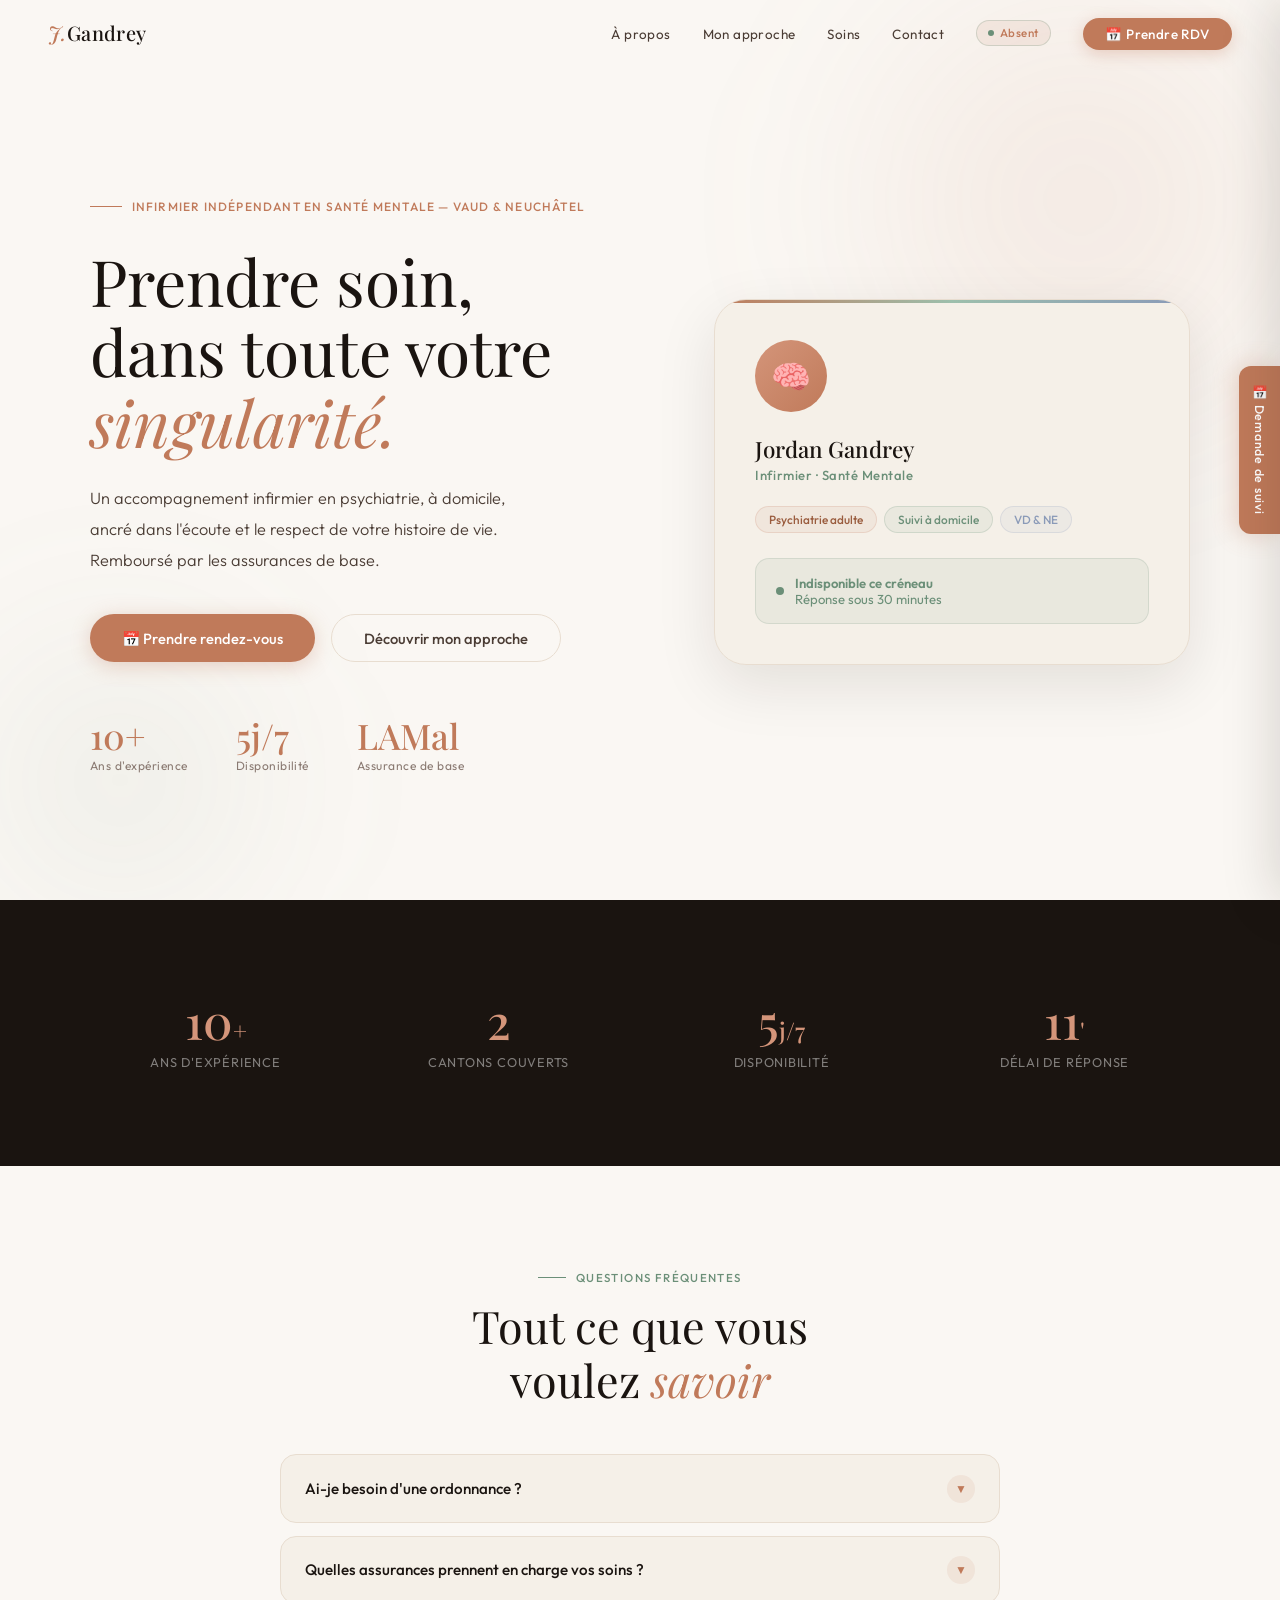
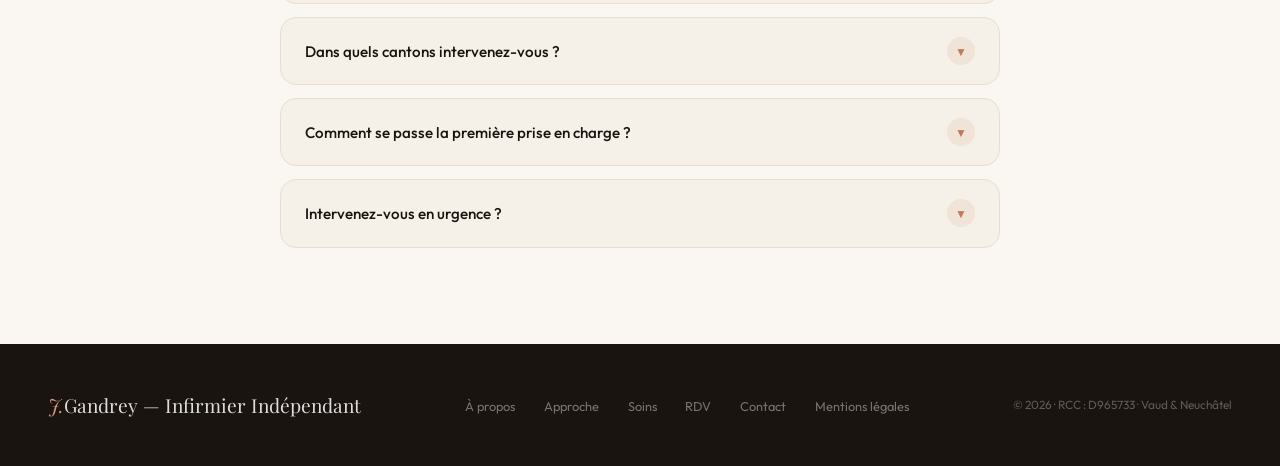
==== commit 9628458d: "Ajoute la balise de vérification Google Search Console Co-Authored-By: Claude Sonnet 5 <noreply@anth" ====
--- a/index.html
+++ b/index.html
@@ -3,6 +3,7 @@
 <head>
 <meta charset="UTF-8"/>
 <meta name="viewport" content="width=device-width, initial-scale=1.0"/>
+<meta name="google-site-verification" content="IgS9sx7Ei2rERh0AmQqqD_kfYR2W5op-xLHqdqCOcks"/>
 <title>Jordan Gandrey — Infirmier Indépendant en Santé Mentale | Vaud &amp; Neuchâtel</title>
 <meta name="description" content="Infirmier indépendant en santé mentale à domicile, cantons de Vaud et Neuchâtel. Suivi psychiatrique, entretiens, injections retard, coordination de soins. Remboursé par les assurances de base."/>
 <meta property="og:type" content="website"/>
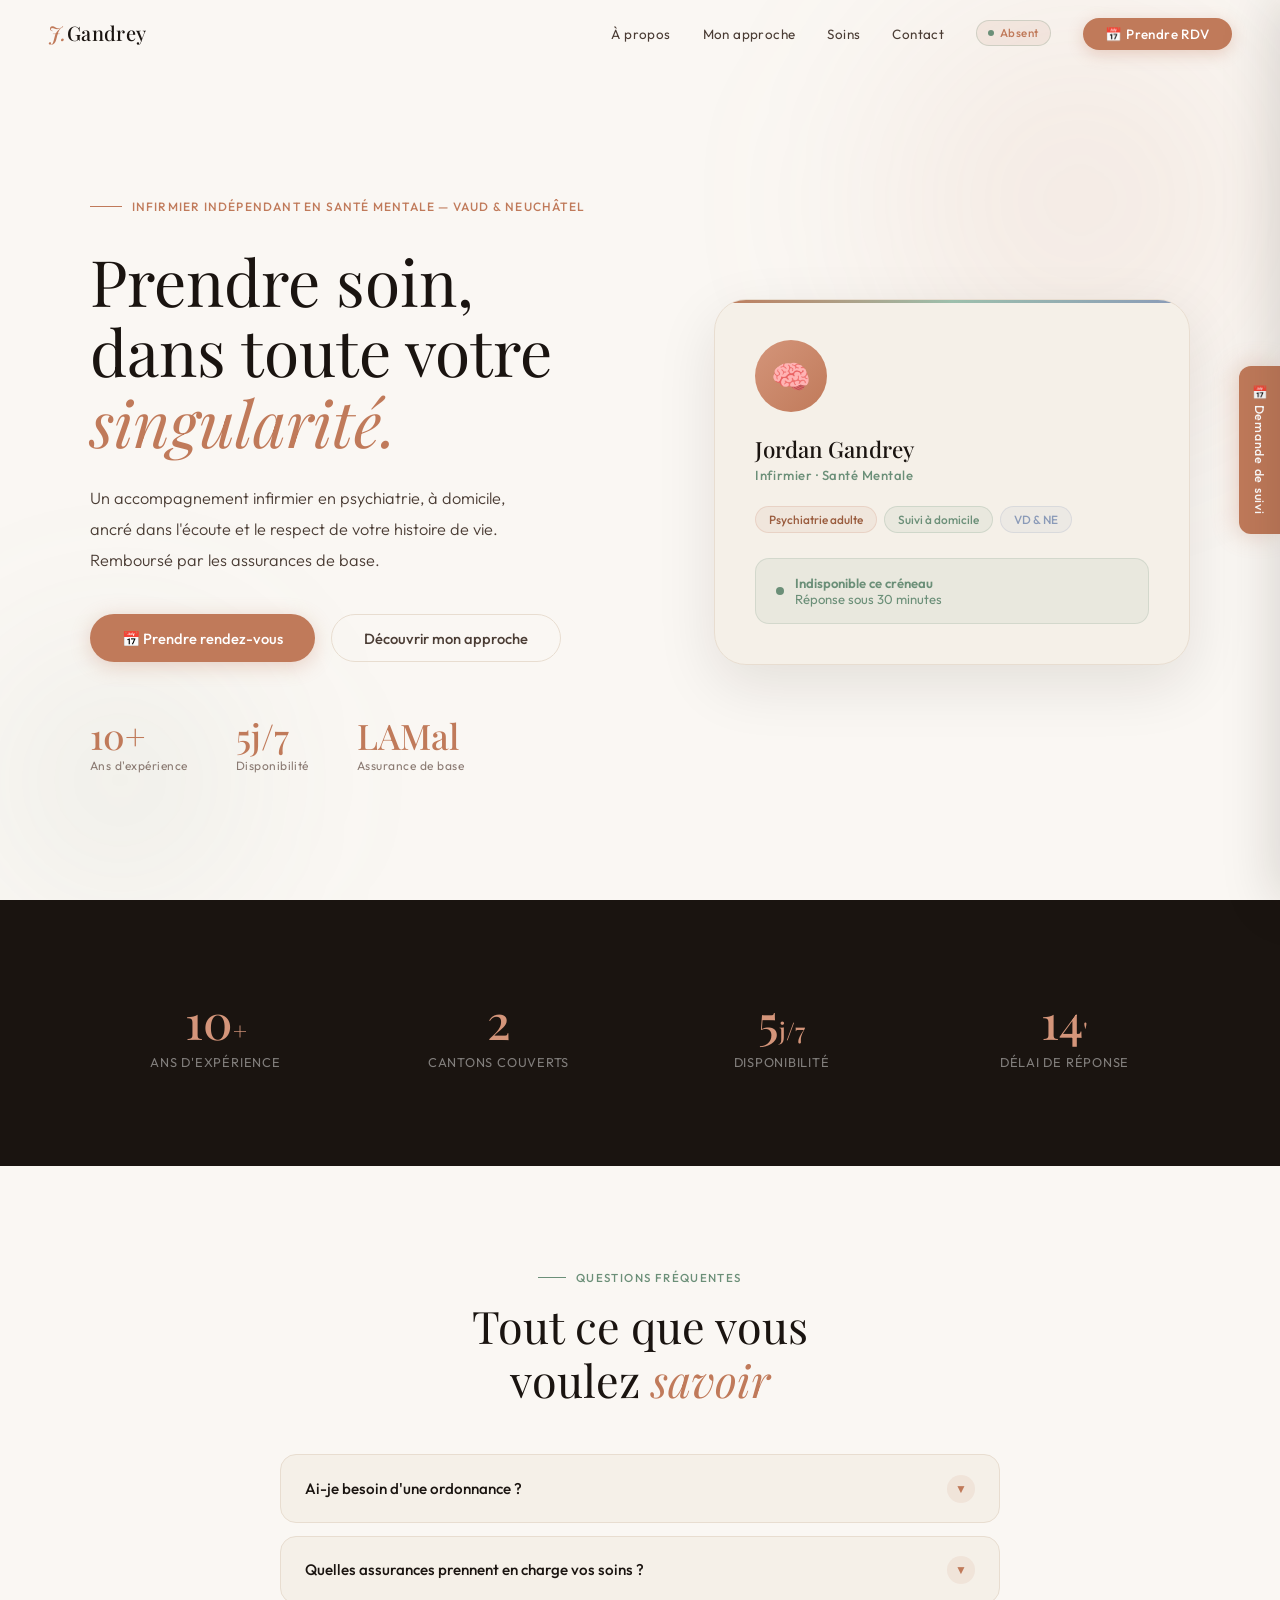
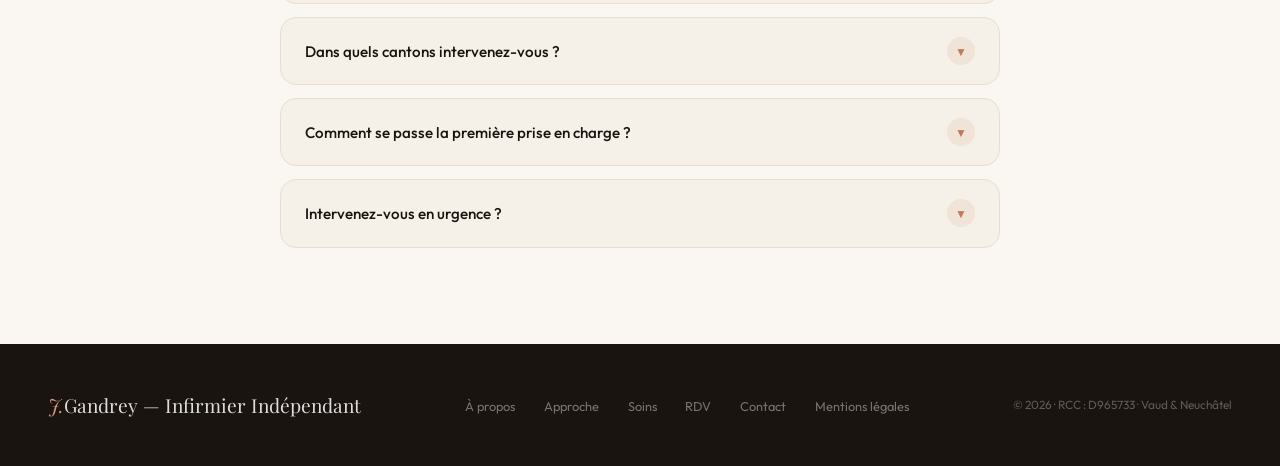
==== commit 8f82406b: "Retire le voile de chargement, devenu inadapté au site multi-pages Le voile de chargement plein écra" ====
--- a/index.html
+++ b/index.html
@@ -92,13 +92,6 @@
 </head>
 <body>
 
-<!-- LOADER -->
-<div id="loader">
-  <div class="loader-logo">Jordan <span>Gandrey</span></div>
-  <div class="loader-bar"><div class="loader-fill"></div></div>
-  <div class="loader-sub">Infirmier en santé mentale</div>
-</div>
-
 <!-- NAV -->
 <nav id="navbar">
   <a class="nav-logo" href="/"><em>J.</em>Gandrey</a>
--- a/style.css
+++ b/style.css
@@ -8,17 +8,6 @@
 *{margin:0;padding:0;box-sizing:border-box;}
 html{scroll-behavior:smooth;}
 body{font-family:'Outfit',sans-serif;background:var(--paper);color:var(--ink);overflow-x:hidden;}
-
-/* LOADER */
-#loader{position:fixed;inset:0;z-index:10000;background:var(--ink);display:flex;flex-direction:column;align-items:center;justify-content:center;gap:2rem;transition:opacity .6s,visibility .6s;}
-#loader.done{opacity:0;visibility:hidden;}
-.loader-logo{font-family:'Playfair Display',serif;font-size:2rem;color:#fff;letter-spacing:.08em;opacity:0;animation:fadeIn .4s .1s forwards;}
-.loader-logo span{color:var(--clay-light);}
-.loader-bar{width:180px;height:2px;background:rgba(255,255,255,.15);border-radius:2px;overflow:hidden;}
-.loader-fill{height:100%;width:0;background:var(--clay-light);animation:fillBar .7s .15s ease forwards;}
-.loader-sub{font-size:.78rem;color:rgba(255,255,255,.4);letter-spacing:.12em;text-transform:uppercase;opacity:0;animation:fadeIn .4s .25s forwards;}
-@keyframes fadeIn{to{opacity:1;}}
-@keyframes fillBar{to{width:100%;}}
 
 /* NAV */
 nav{position:fixed;top:0;left:0;right:0;z-index:500;padding:1.2rem 3rem;display:flex;align-items:center;justify-content:space-between;transition:background .3s,box-shadow .3s,padding .3s;}
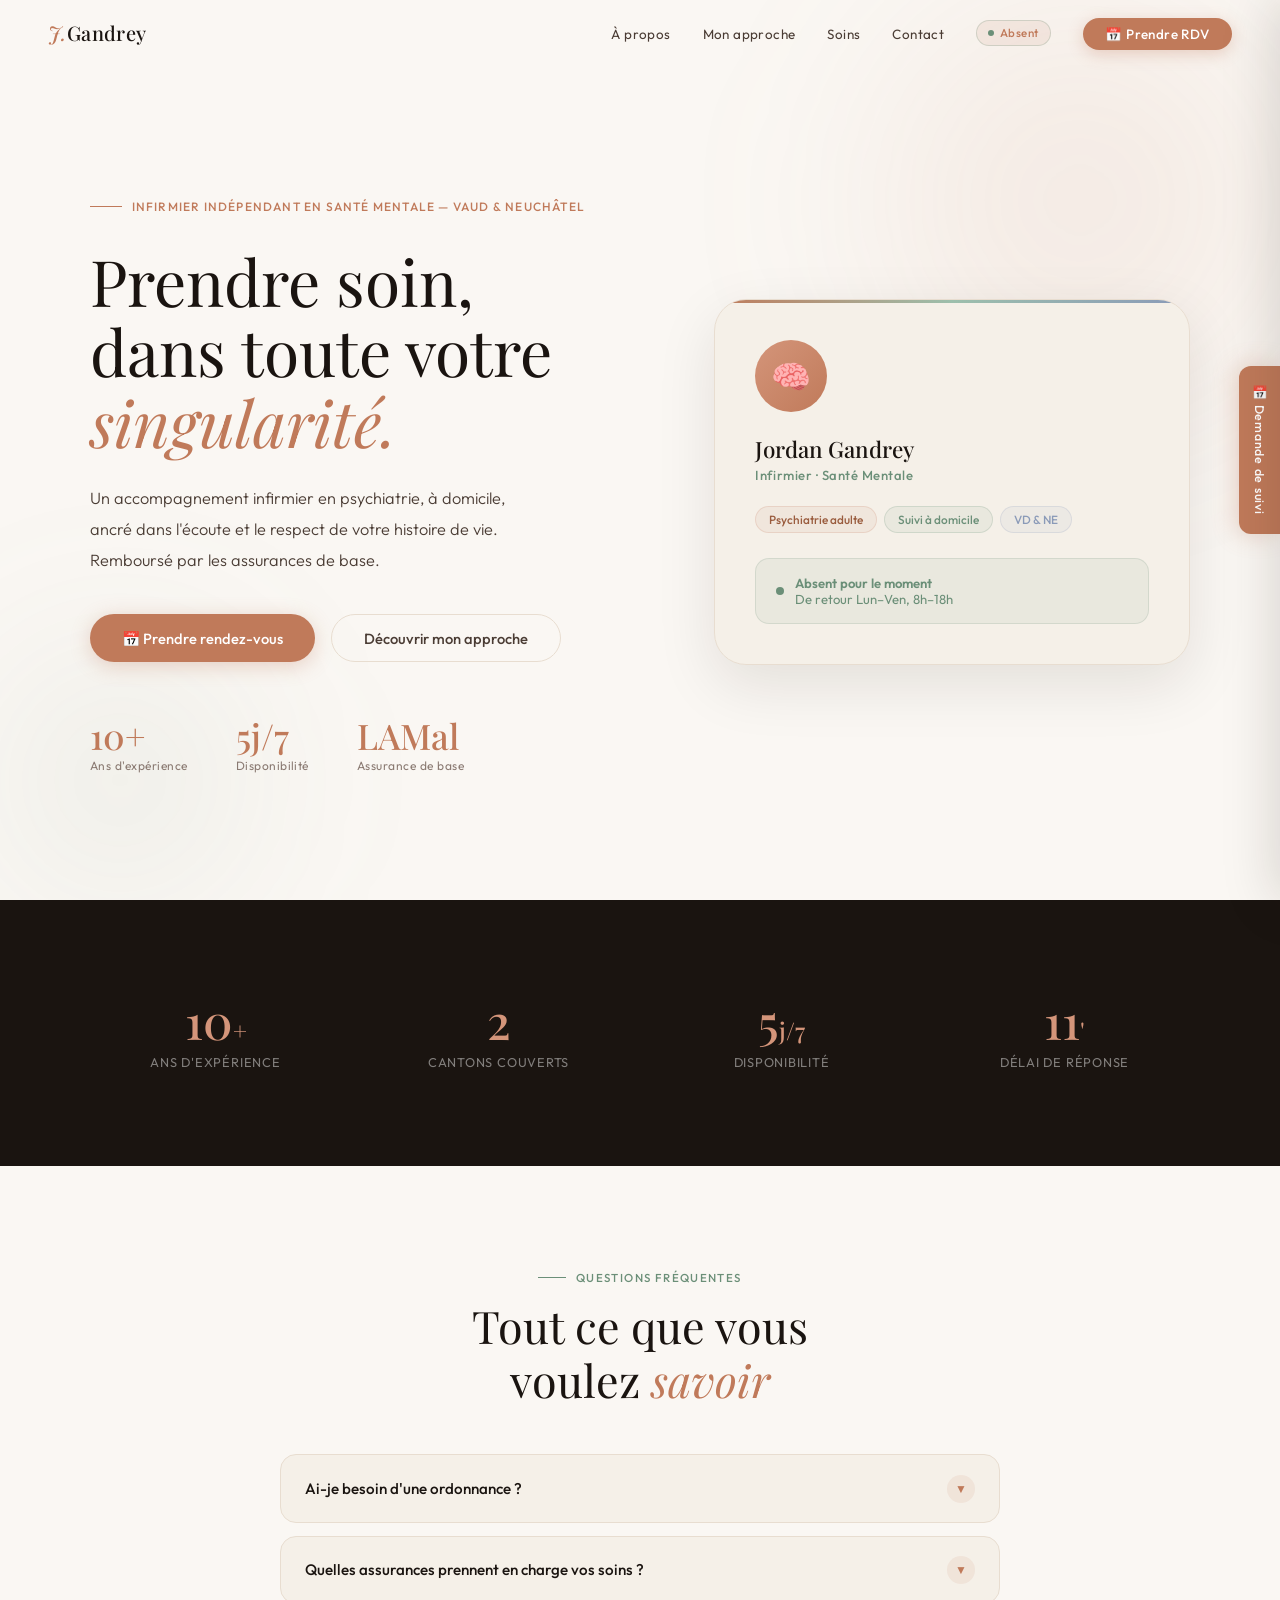
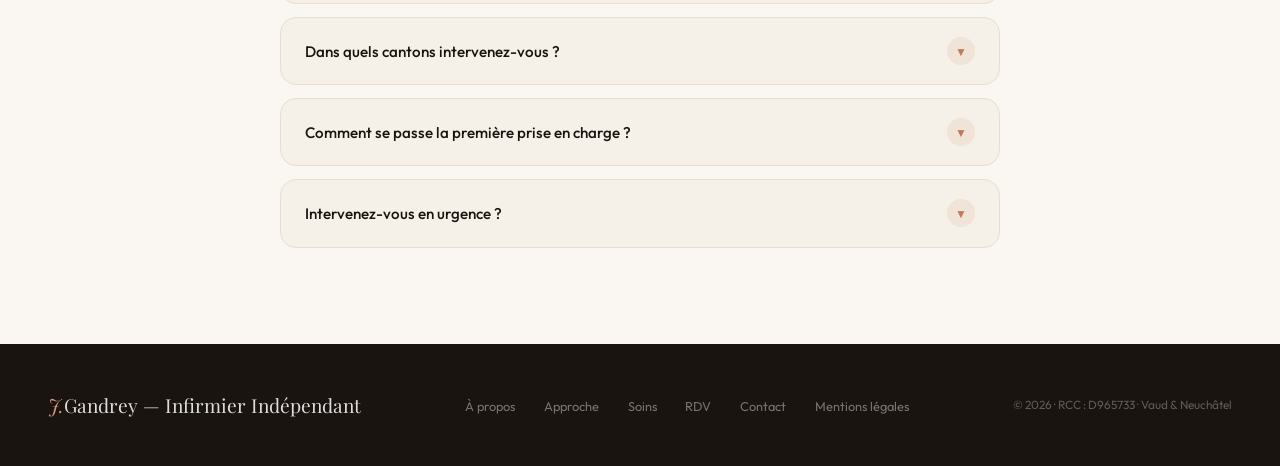
==== commit cd36104d: "Corrige le message contradictoire du badge de disponibilité La ligne "Réponse sous 30 minutes" sous " ====
--- a/index.html
+++ b/index.html
@@ -226,7 +226,7 @@
         </div>
         <div class="hero-card-avail">
           <div class="avail-dot"></div>
-          <div class="avail-text"><strong id="avail-text">Disponible aujourd'hui</strong><br>Réponse sous 30 minutes</div>
+          <div class="avail-text"><strong id="avail-text">Disponible aujourd'hui</strong><br><span id="avail-sub">Réponse sous 30 minutes</span></div>
         </div>
       </div>
     </div>
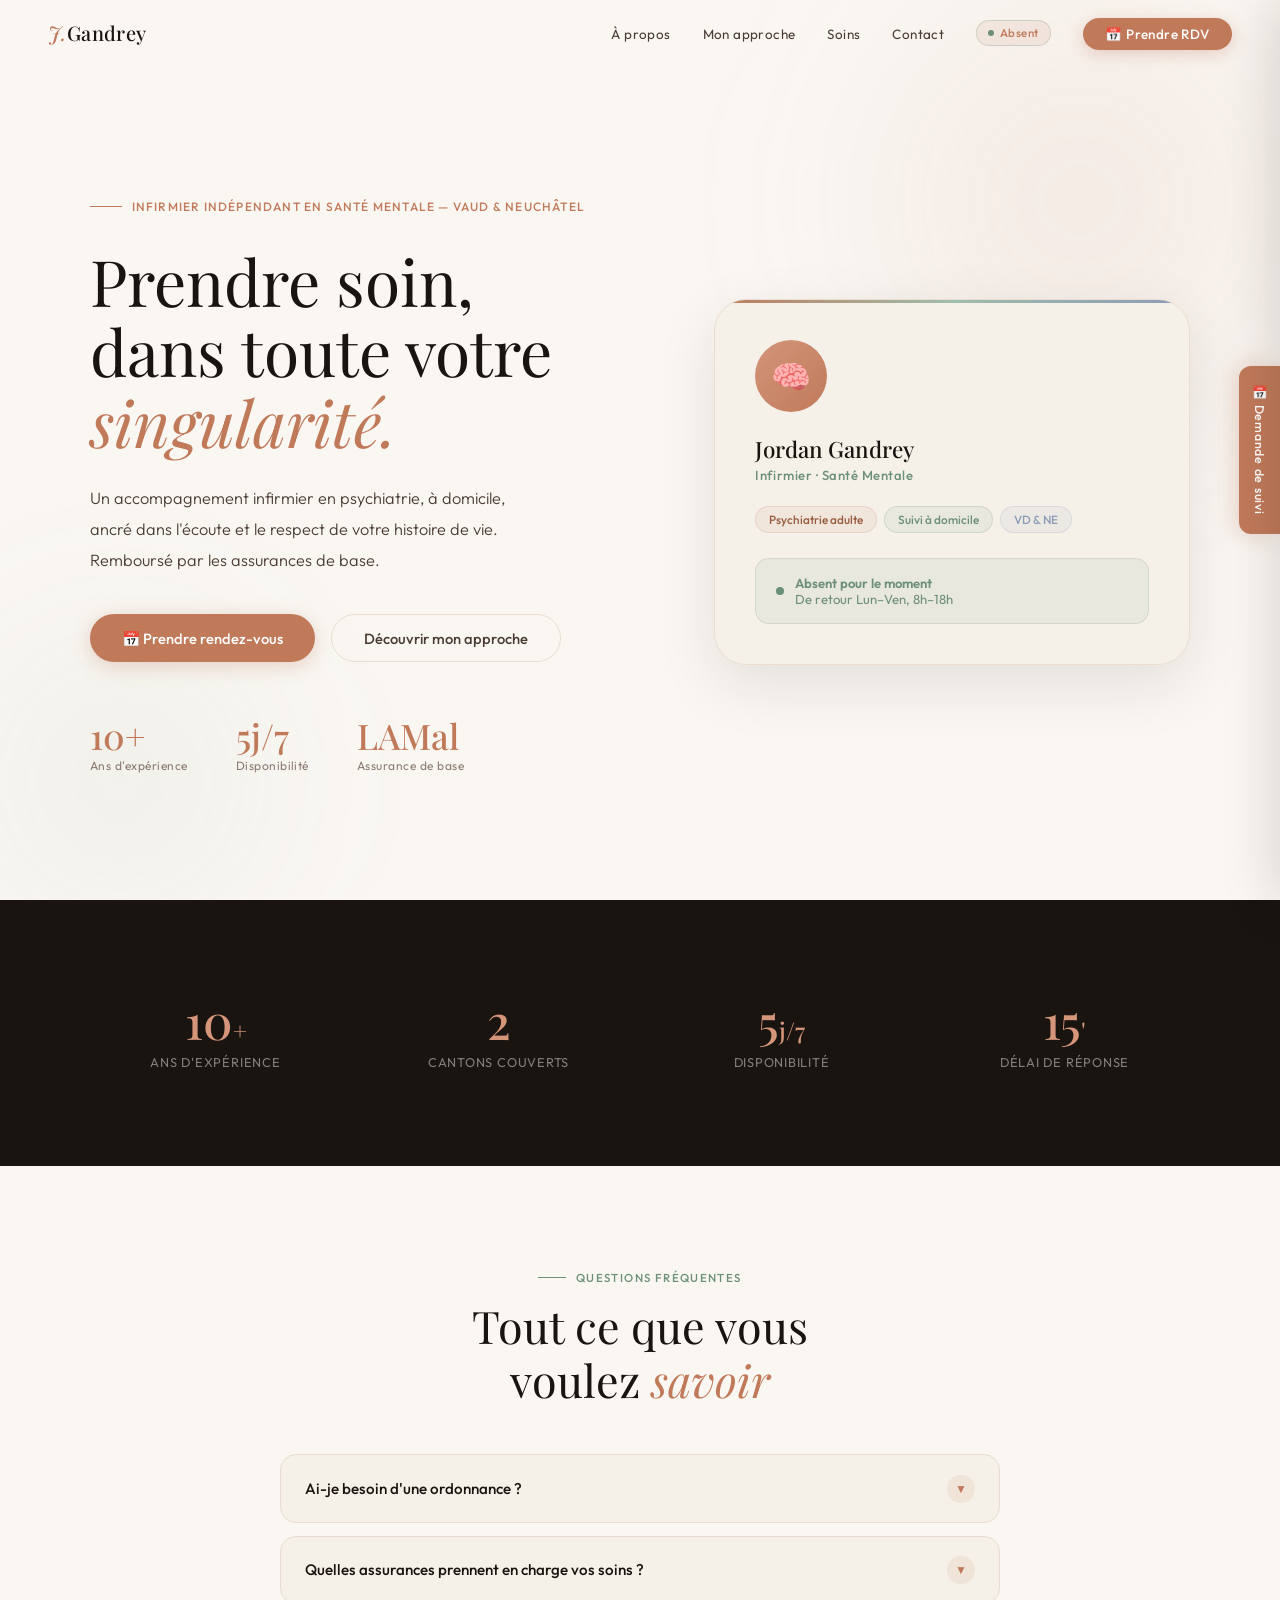
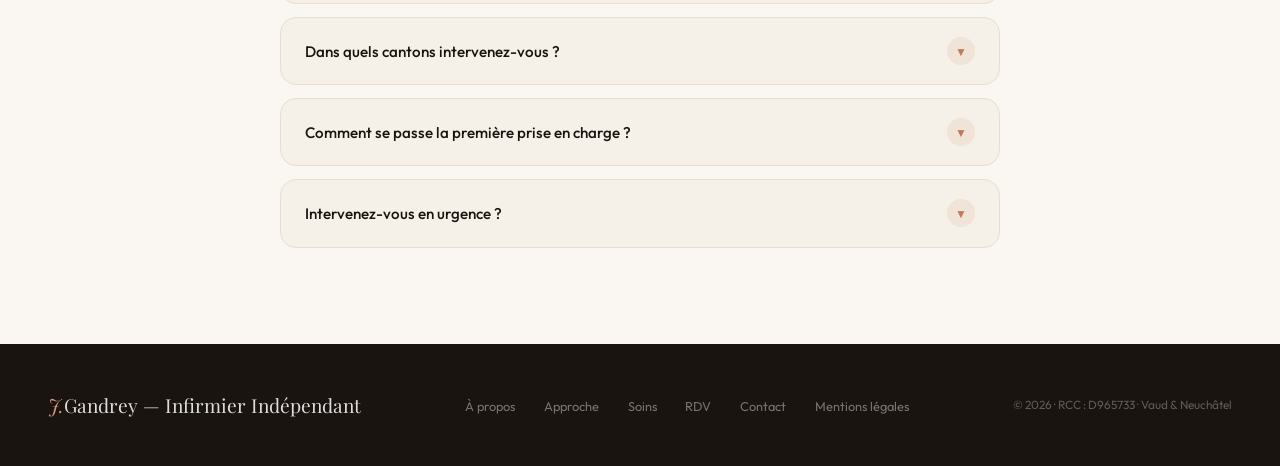
==== commit aaca85f6: "Corrige la FAQ sur l'ordonnance : la fiche OPAS suffit, pas besoin d'en avoir une au préalable L'anc" ====
--- a/index.html
+++ b/index.html
@@ -48,7 +48,7 @@
       "name": "Ai-je besoin d'une ordonnance ?",
       "acceptedAnswer": {
         "@type": "Answer",
-        "text": "Oui, en Suisse les soins infirmiers remboursés par l'assurance de base nécessitent une ordonnance médicale. Je peux vous aider à l'obtenir en coordination avec votre médecin."
+        "text": "Non, pas besoin d'avoir déjà une ordonnance. C'est la fiche OPAS, signée par un médecin, qui fait office d'ordonnance pour les soins remboursés par l'assurance de base — et c'est moi qui m'en occupe : avec votre accord, je contacte votre médecin traitant pour faire établir et signer cette fiche. Vous n'avez donc rien à démarcher vous-même."
       }
     },
     {
@@ -251,7 +251,7 @@
       <h2 class="section-h2">Tout ce que vous<br>voulez <em>savoir</em></h2>
     </div>
     <div class="faq-list">
-      <div class="faq-item reveal"><button class="faq-question" aria-expanded="false">Ai-je besoin d'une ordonnance ?<span class="faq-arrow">▼</span></button><div class="faq-answer"><div class="faq-answer-inner">Oui, en Suisse les soins infirmiers remboursés par l'assurance de base nécessitent une ordonnance médicale. Je peux vous aider à l'obtenir en coordination avec votre médecin.</div></div></div>
+      <div class="faq-item reveal"><button class="faq-question" aria-expanded="false">Ai-je besoin d'une ordonnance ?<span class="faq-arrow">▼</span></button><div class="faq-answer"><div class="faq-answer-inner">Non, pas besoin d'avoir déjà une ordonnance. C'est la fiche OPAS, signée par un médecin, qui fait office d'ordonnance pour les soins remboursés par l'assurance de base — et c'est moi qui m'en occupe : avec votre accord, je contacte votre médecin traitant pour faire établir et signer cette fiche. Vous n'avez donc rien à démarcher vous-même.</div></div></div>
       <div class="faq-item reveal reveal-delay-1"><button class="faq-question" aria-expanded="false">Quelles assurances prennent en charge vos soins ?<span class="faq-arrow">▼</span></button><div class="faq-answer"><div class="faq-answer-inner">Mes prestations sont remboursées par les assurances de base. La prise en charge dépend de votre contrat et franchise. La plupart des assurances complémentaires couvrent également une part des soins.</div></div></div>
       <div class="faq-item reveal reveal-delay-2"><button class="faq-question" aria-expanded="false">Dans quels cantons intervenez-vous ?<span class="faq-arrow">▼</span></button><div class="faq-answer"><div class="faq-answer-inner">J'interviens dans tout le canton de Vaud et tout le canton de Neuchâtel, à domicile. Pour toute demande hors de ces cantons, contactez-moi directement.</div></div></div>
       <div class="faq-item reveal reveal-delay-3"><button class="faq-question" aria-expanded="false">Comment se passe la première prise en charge ?<span class="faq-arrow">▼</span></button><div class="faq-answer"><div class="faq-answer-inner">Nous commençons par un entretien d'évaluation à votre domicile, sans engagement. Cela me permet de comprendre votre situation et construire un plan de soins adapté.</div></div></div>
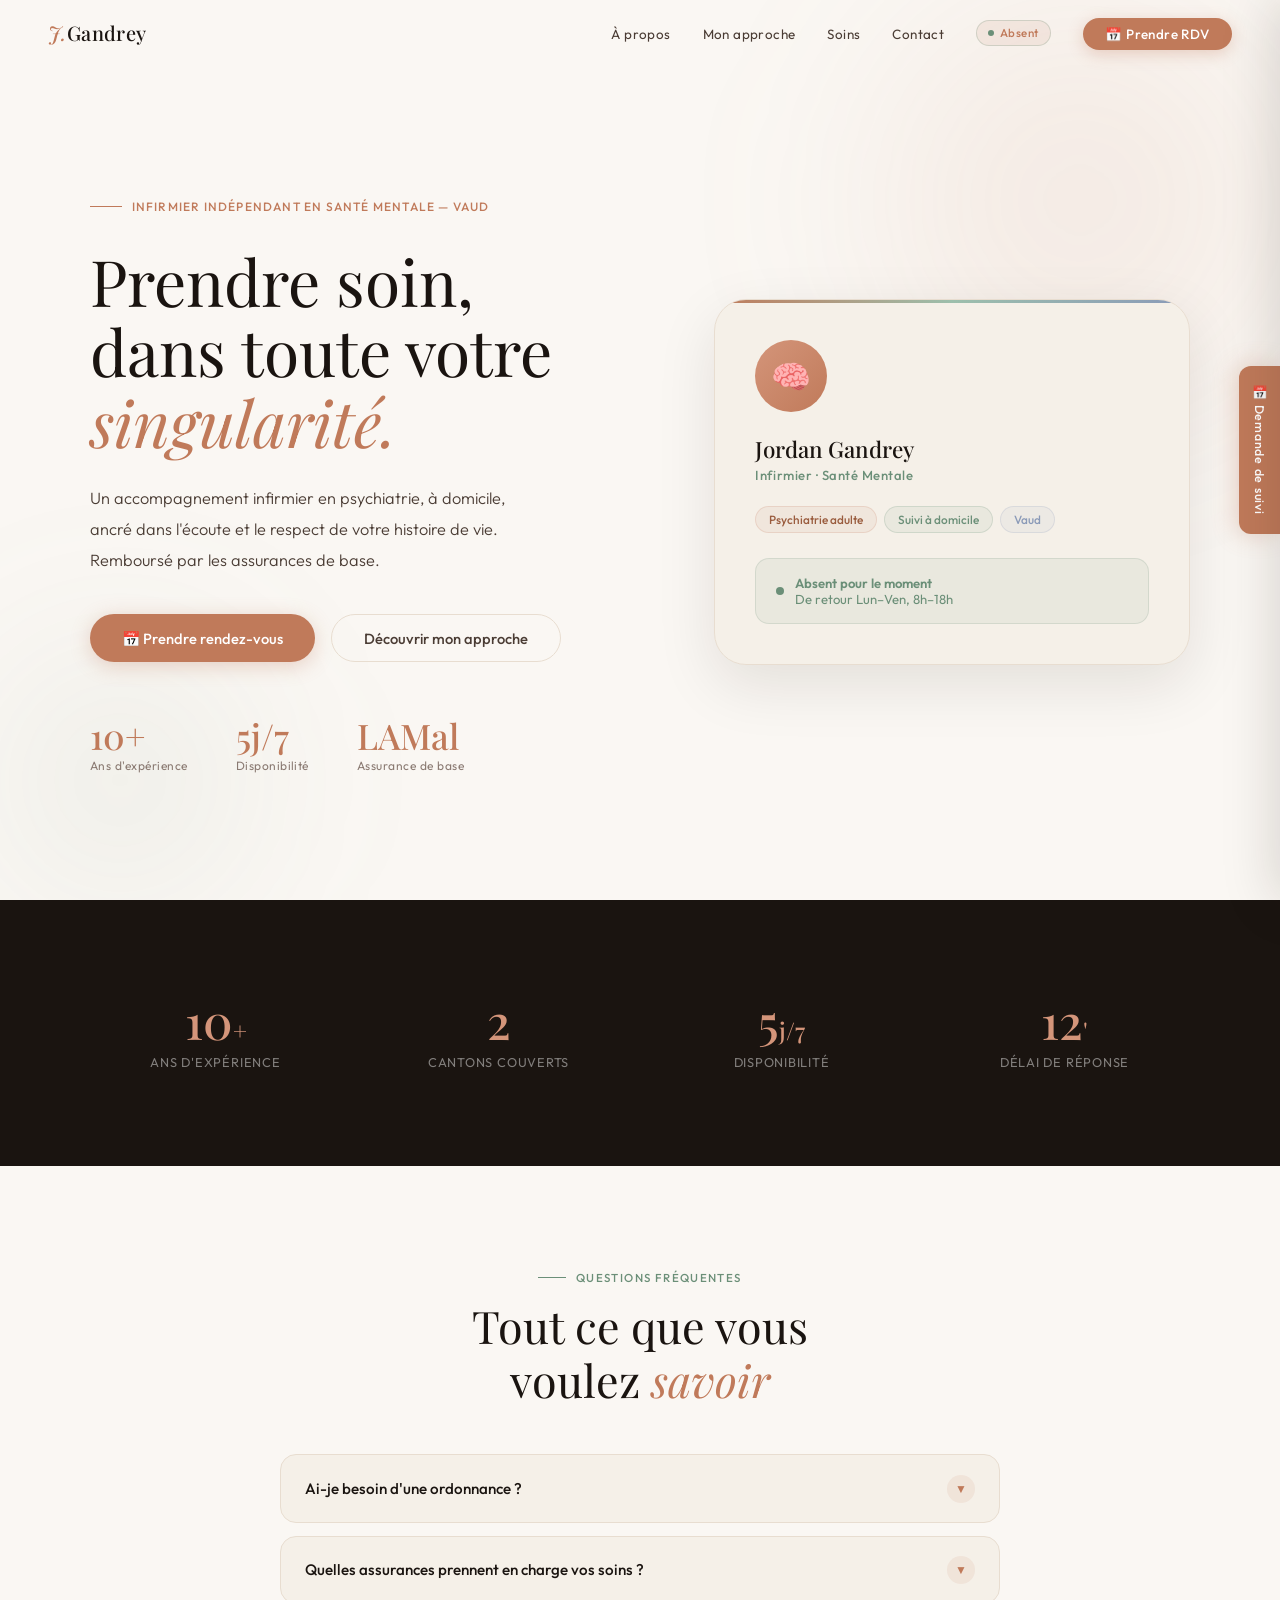
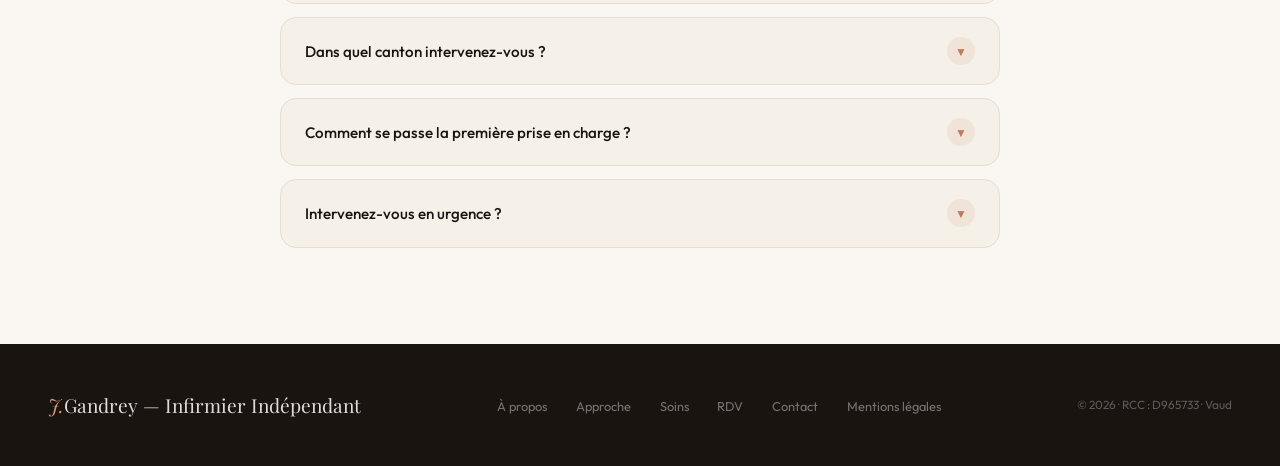
==== commit d3105fd9: "Retire toutes les mentions de Neuchâtel (autorisation non obtenue) Jordan n'a pas (encore) l'autoris" ====
--- a/index.html
+++ b/index.html
@@ -4,12 +4,12 @@
 <meta charset="UTF-8"/>
 <meta name="viewport" content="width=device-width, initial-scale=1.0"/>
 <meta name="google-site-verification" content="IgS9sx7Ei2rERh0AmQqqD_kfYR2W5op-xLHqdqCOcks"/>
-<title>Jordan Gandrey — Infirmier Indépendant en Santé Mentale | Vaud &amp; Neuchâtel</title>
-<meta name="description" content="Infirmier indépendant en santé mentale à domicile, cantons de Vaud et Neuchâtel. Suivi psychiatrique, entretiens, injections retard, coordination de soins. Remboursé par les assurances de base."/>
+<title>Jordan Gandrey — Infirmier Indépendant en Santé Mentale | Vaud</title>
+<meta name="description" content="Infirmier indépendant en santé mentale à domicile, canton de Vaud. Suivi psychiatrique, entretiens, injections retard, coordination de soins. Remboursé par les assurances de base."/>
 <meta property="og:type" content="website"/>
 <meta property="og:locale" content="fr_CH"/>
 <meta property="og:title" content="Jordan Gandrey — Infirmier Indépendant en Santé Mentale"/>
-<meta property="og:description" content="Infirmier indépendant en santé mentale à domicile, cantons de Vaud et Neuchâtel. Remboursé par les assurances de base."/>
+<meta property="og:description" content="Infirmier indépendant en santé mentale à domicile, canton de Vaud. Remboursé par les assurances de base."/>
 <meta property="og:url" content="https://gandrey-santementale.ch/"/>
 <meta name="twitter:card" content="summary"/>
 <link rel="canonical" href="https://gandrey-santementale.ch/"/>
@@ -19,14 +19,11 @@
   "@context": "https://schema.org",
   "@type": "MedicalBusiness",
   "name": "Jordan Gandrey - Infirmier en Santé Mentale",
-  "description": "Infirmier indépendant en santé mentale à domicile, cantons de Vaud et Neuchâtel. Remboursé par les assurances de base.",
+  "description": "Infirmier indépendant en santé mentale à domicile, canton de Vaud. Remboursé par les assurances de base.",
   "url": "https://gandrey-santementale.ch/",
   "telephone": "+41784477846",
   "email": "jordan.gandrey@curacasa-hin.ch",
-  "areaServed": [
-    {"@type": "AdministrativeArea", "name": "Canton de Vaud"},
-    {"@type": "AdministrativeArea", "name": "Canton de Neuchâtel"}
-  ],
+  "areaServed": {"@type": "AdministrativeArea", "name": "Canton de Vaud"},
   "medicalSpecialty": "Psychiatric",
   "priceRange": "Remboursé par les assurances de base",
   "sameAs": ["https://www.linkedin.com/in/jordan-gandrey-7a633412a/"],
@@ -48,7 +45,7 @@
       "name": "Ai-je besoin d'une ordonnance ?",
       "acceptedAnswer": {
         "@type": "Answer",
-        "text": "Non, pas besoin d'avoir déjà une ordonnance. C'est la fiche OPAS, signée par un médecin, qui fait office d'ordonnance pour les soins remboursés par l'assurance de base — et c'est moi qui m'en occupe : avec votre accord, je contacte votre médecin traitant pour faire établir et signer cette fiche. Vous n'avez donc rien à démarcher vous-même."
+        "text": "Non, pas besoin d'avoir déjà une ordonnance. C'est la fiche OPAS, signée par un médecin, qui fait office d'ordonnance pour les soins remboursés par l'assurance de base — et c'est moi qui m'en occupe : avec votre accord, je contacte votre médecin traitant ou psychiatre pour faire établir et signer cette fiche. Vous n'avez donc rien à démarcher vous-même."
       }
     },
     {
@@ -61,10 +58,10 @@
     },
     {
       "@type": "Question",
-      "name": "Dans quels cantons intervenez-vous ?",
-      "acceptedAnswer": {
-        "@type": "Answer",
-        "text": "J'interviens dans tout le canton de Vaud et tout le canton de Neuchâtel, à domicile. Pour toute demande hors de ces cantons, contactez-moi directement."
+      "name": "Dans quel canton intervenez-vous ?",
+      "acceptedAnswer": {
+        "@type": "Answer",
+        "text": "J'interviens dans tout le canton de Vaud, à domicile. Pour toute demande hors de ce canton, contactez-moi directement."
       }
     },
     {
@@ -201,7 +198,7 @@
   <div class="hero-orb hero-orb-2"></div>
   <div class="hero-inner">
     <div class="hero-left">
-      <div class="hero-eyebrow">Infirmier indépendant en santé mentale — Vaud &amp; Neuchâtel</div>
+      <div class="hero-eyebrow">Infirmier indépendant en santé mentale — Vaud</div>
       <h1 class="hero-h1">Prendre soin,<br>dans toute votre<br><em>singularité.</em></h1>
       <p class="hero-desc">Un accompagnement infirmier en psychiatrie, à domicile, ancré dans l'écoute et le respect de votre histoire de vie. Remboursé par les assurances de base.</p>
       <div class="hero-actions">
@@ -222,7 +219,7 @@
         <div class="hero-card-tags">
           <span class="tag">Psychiatrie adulte</span>
           <span class="tag moss">Suivi à domicile</span>
-          <span class="tag dusk">VD &amp; NE</span>
+          <span class="tag dusk">Vaud</span>
         </div>
         <div class="hero-card-avail">
           <div class="avail-dot"></div>
@@ -251,9 +248,9 @@
       <h2 class="section-h2">Tout ce que vous<br>voulez <em>savoir</em></h2>
     </div>
     <div class="faq-list">
-      <div class="faq-item reveal"><button class="faq-question" aria-expanded="false">Ai-je besoin d'une ordonnance ?<span class="faq-arrow">▼</span></button><div class="faq-answer"><div class="faq-answer-inner">Non, pas besoin d'avoir déjà une ordonnance. C'est la fiche OPAS, signée par un médecin, qui fait office d'ordonnance pour les soins remboursés par l'assurance de base — et c'est moi qui m'en occupe : avec votre accord, je contacte votre médecin traitant pour faire établir et signer cette fiche. Vous n'avez donc rien à démarcher vous-même.</div></div></div>
+      <div class="faq-item reveal"><button class="faq-question" aria-expanded="false">Ai-je besoin d'une ordonnance ?<span class="faq-arrow">▼</span></button><div class="faq-answer"><div class="faq-answer-inner">Non, pas besoin d'avoir déjà une ordonnance. C'est la fiche OPAS, signée par un médecin, qui fait office d'ordonnance pour les soins remboursés par l'assurance de base — et c'est moi qui m'en occupe : avec votre accord, je contacte votre médecin traitant ou psychiatre pour faire établir et signer cette fiche. Vous n'avez donc rien à démarcher vous-même.</div></div></div>
       <div class="faq-item reveal reveal-delay-1"><button class="faq-question" aria-expanded="false">Quelles assurances prennent en charge vos soins ?<span class="faq-arrow">▼</span></button><div class="faq-answer"><div class="faq-answer-inner">Mes prestations sont remboursées par les assurances de base. La prise en charge dépend de votre contrat et franchise. La plupart des assurances complémentaires couvrent également une part des soins.</div></div></div>
-      <div class="faq-item reveal reveal-delay-2"><button class="faq-question" aria-expanded="false">Dans quels cantons intervenez-vous ?<span class="faq-arrow">▼</span></button><div class="faq-answer"><div class="faq-answer-inner">J'interviens dans tout le canton de Vaud et tout le canton de Neuchâtel, à domicile. Pour toute demande hors de ces cantons, contactez-moi directement.</div></div></div>
+      <div class="faq-item reveal reveal-delay-2"><button class="faq-question" aria-expanded="false">Dans quel canton intervenez-vous ?<span class="faq-arrow">▼</span></button><div class="faq-answer"><div class="faq-answer-inner">J'interviens dans tout le canton de Vaud, à domicile. Pour toute demande hors de ce canton, contactez-moi directement.</div></div></div>
       <div class="faq-item reveal reveal-delay-3"><button class="faq-question" aria-expanded="false">Comment se passe la première prise en charge ?<span class="faq-arrow">▼</span></button><div class="faq-answer"><div class="faq-answer-inner">Nous commençons par un entretien d'évaluation à votre domicile, sans engagement. Cela me permet de comprendre votre situation et construire un plan de soins adapté.</div></div></div>
       <div class="faq-item reveal reveal-delay-4"><button class="faq-question" aria-expanded="false">Intervenez-vous en urgence ?<span class="faq-arrow">▼</span></button><div class="faq-answer"><div class="faq-answer-inner">Pour les urgences psychiatriques, contactez le 144 ou le 143 (La Main Tendue). Pour les demandes urgentes non-vitales, appelez-moi directement au 078 447 78 46.</div></div></div>
     </div>
@@ -281,7 +278,7 @@
     <li><a href="/contact/">Contact</a></li>
     <li><a href="/mentions-legales/">Mentions légales</a></li>
   </ul>
-  <div class="footer-legal">© <span id="copyright-year">2025</span> · RCC : D965733 · Vaud &amp; Neuchâtel</div>
+  <div class="footer-legal">© <span id="copyright-year">2025</span> · RCC : D965733 · Vaud</div>
 </footer>
 
 <script src="/script.js"></script>
